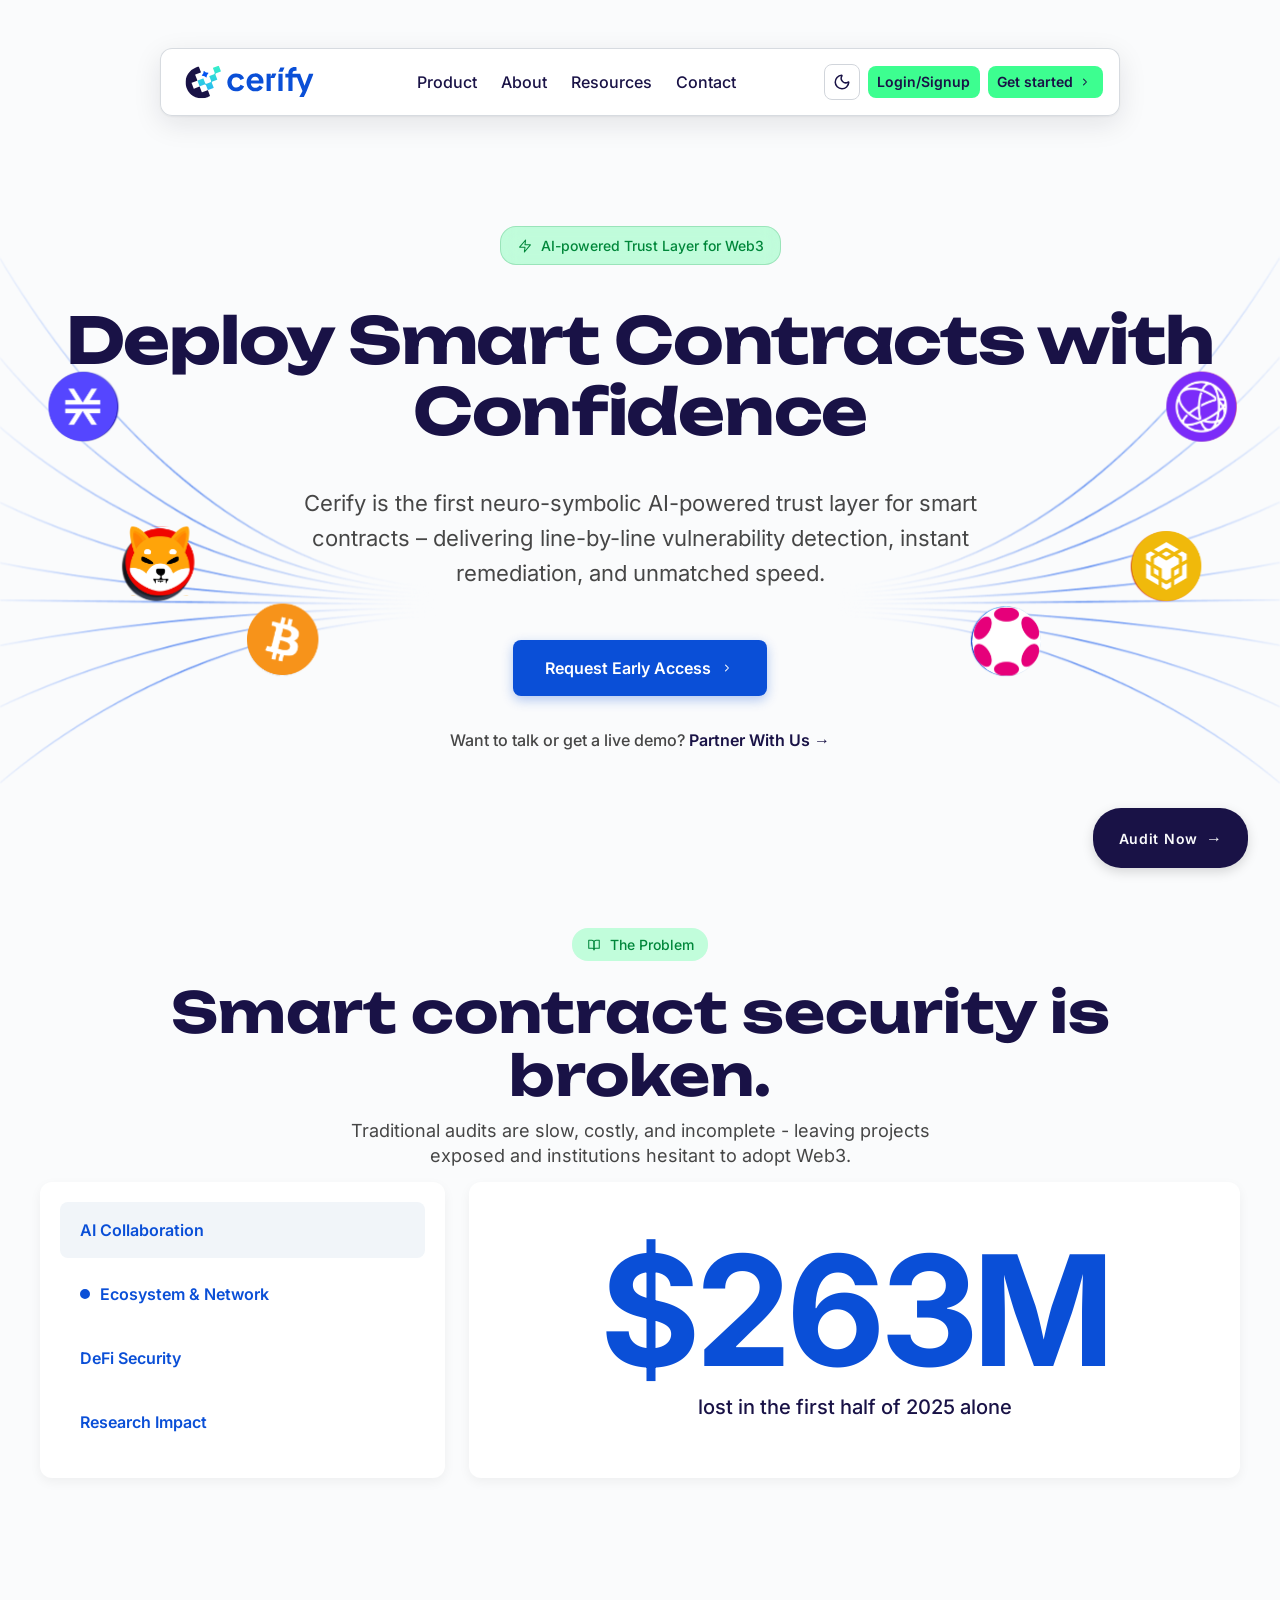
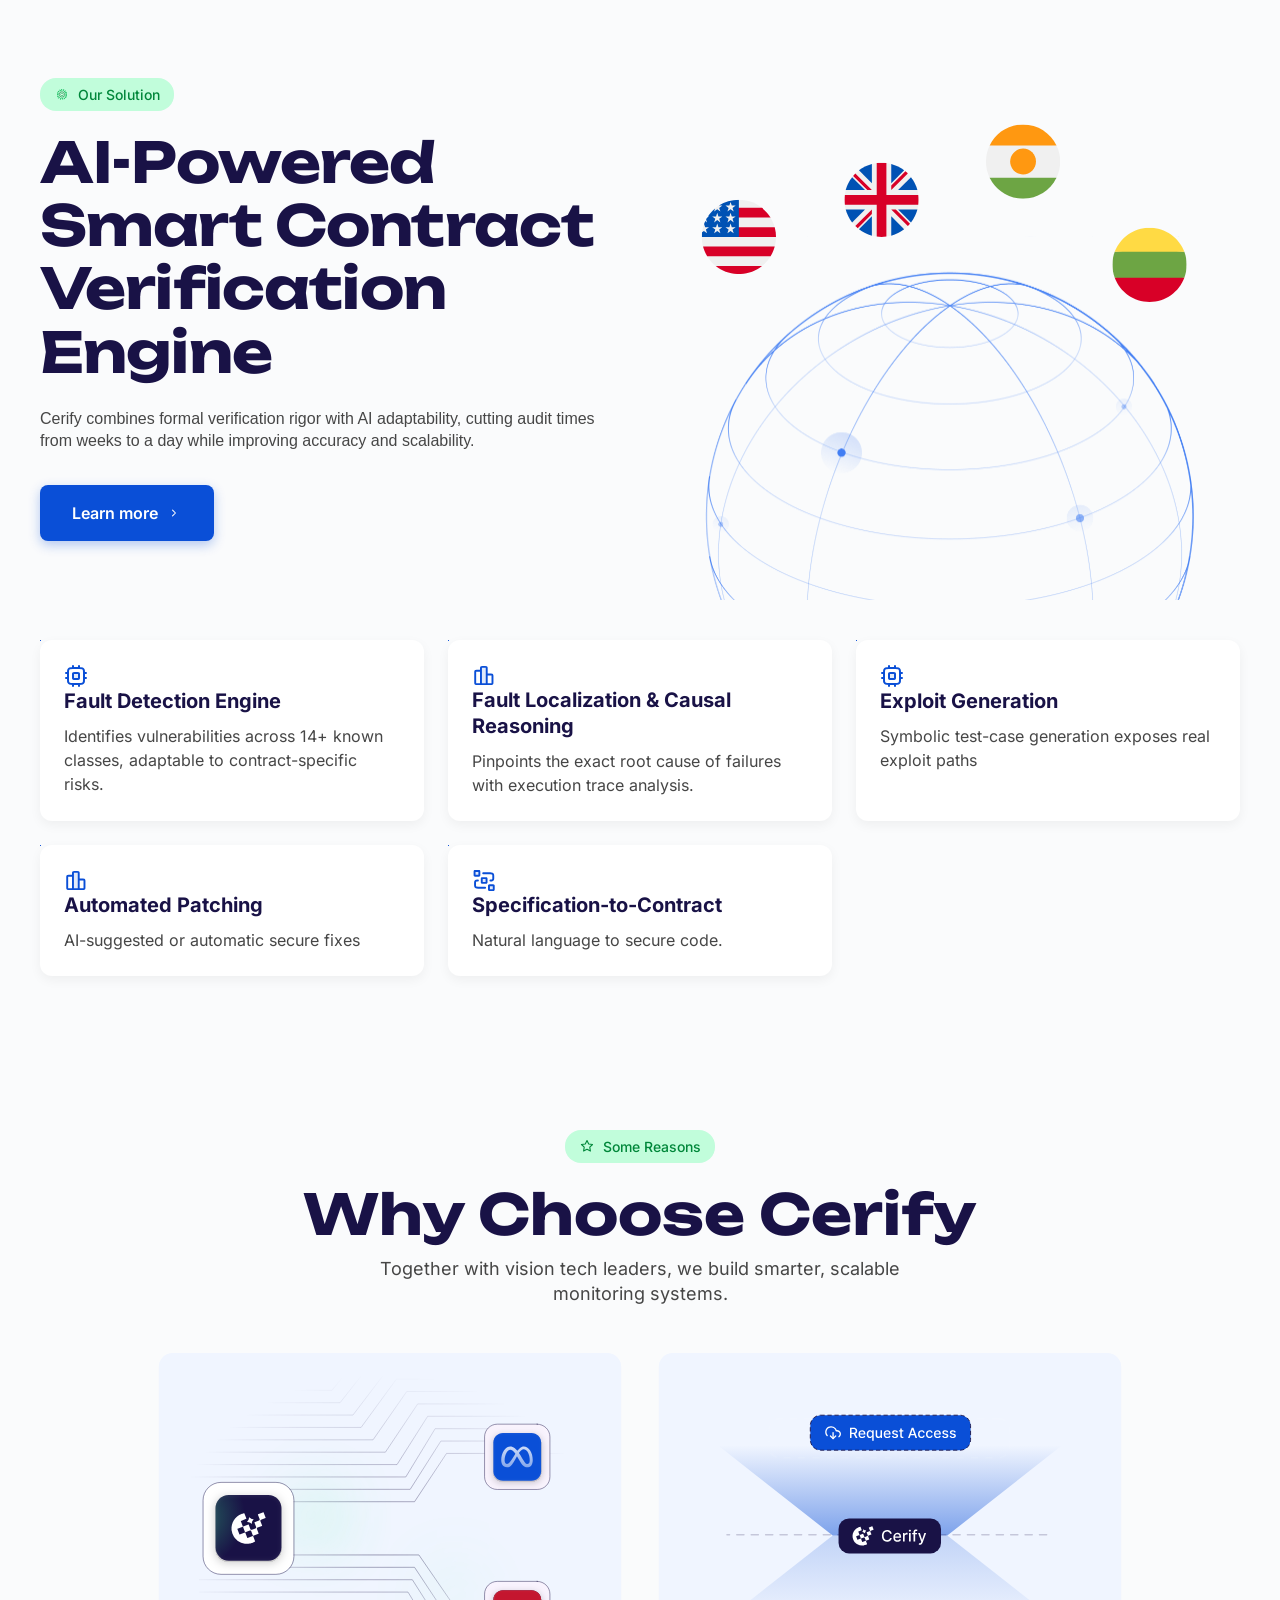
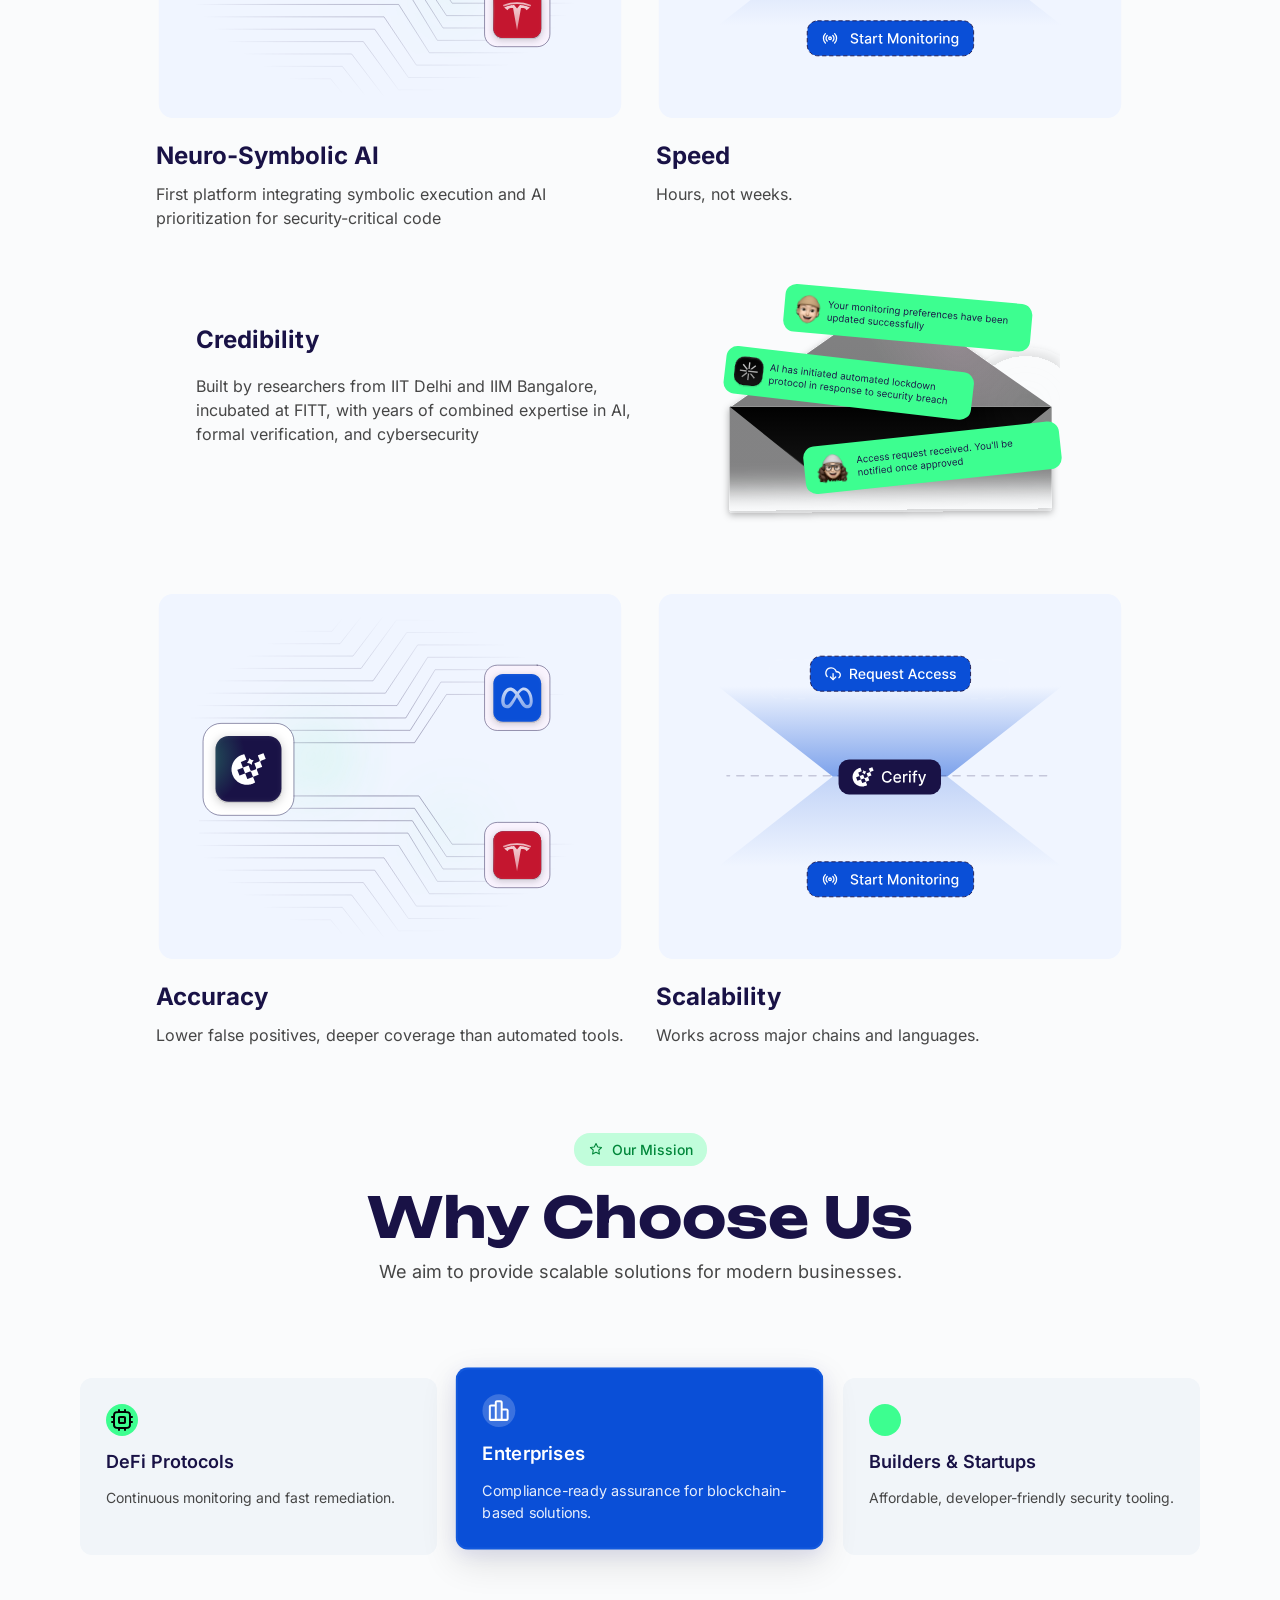
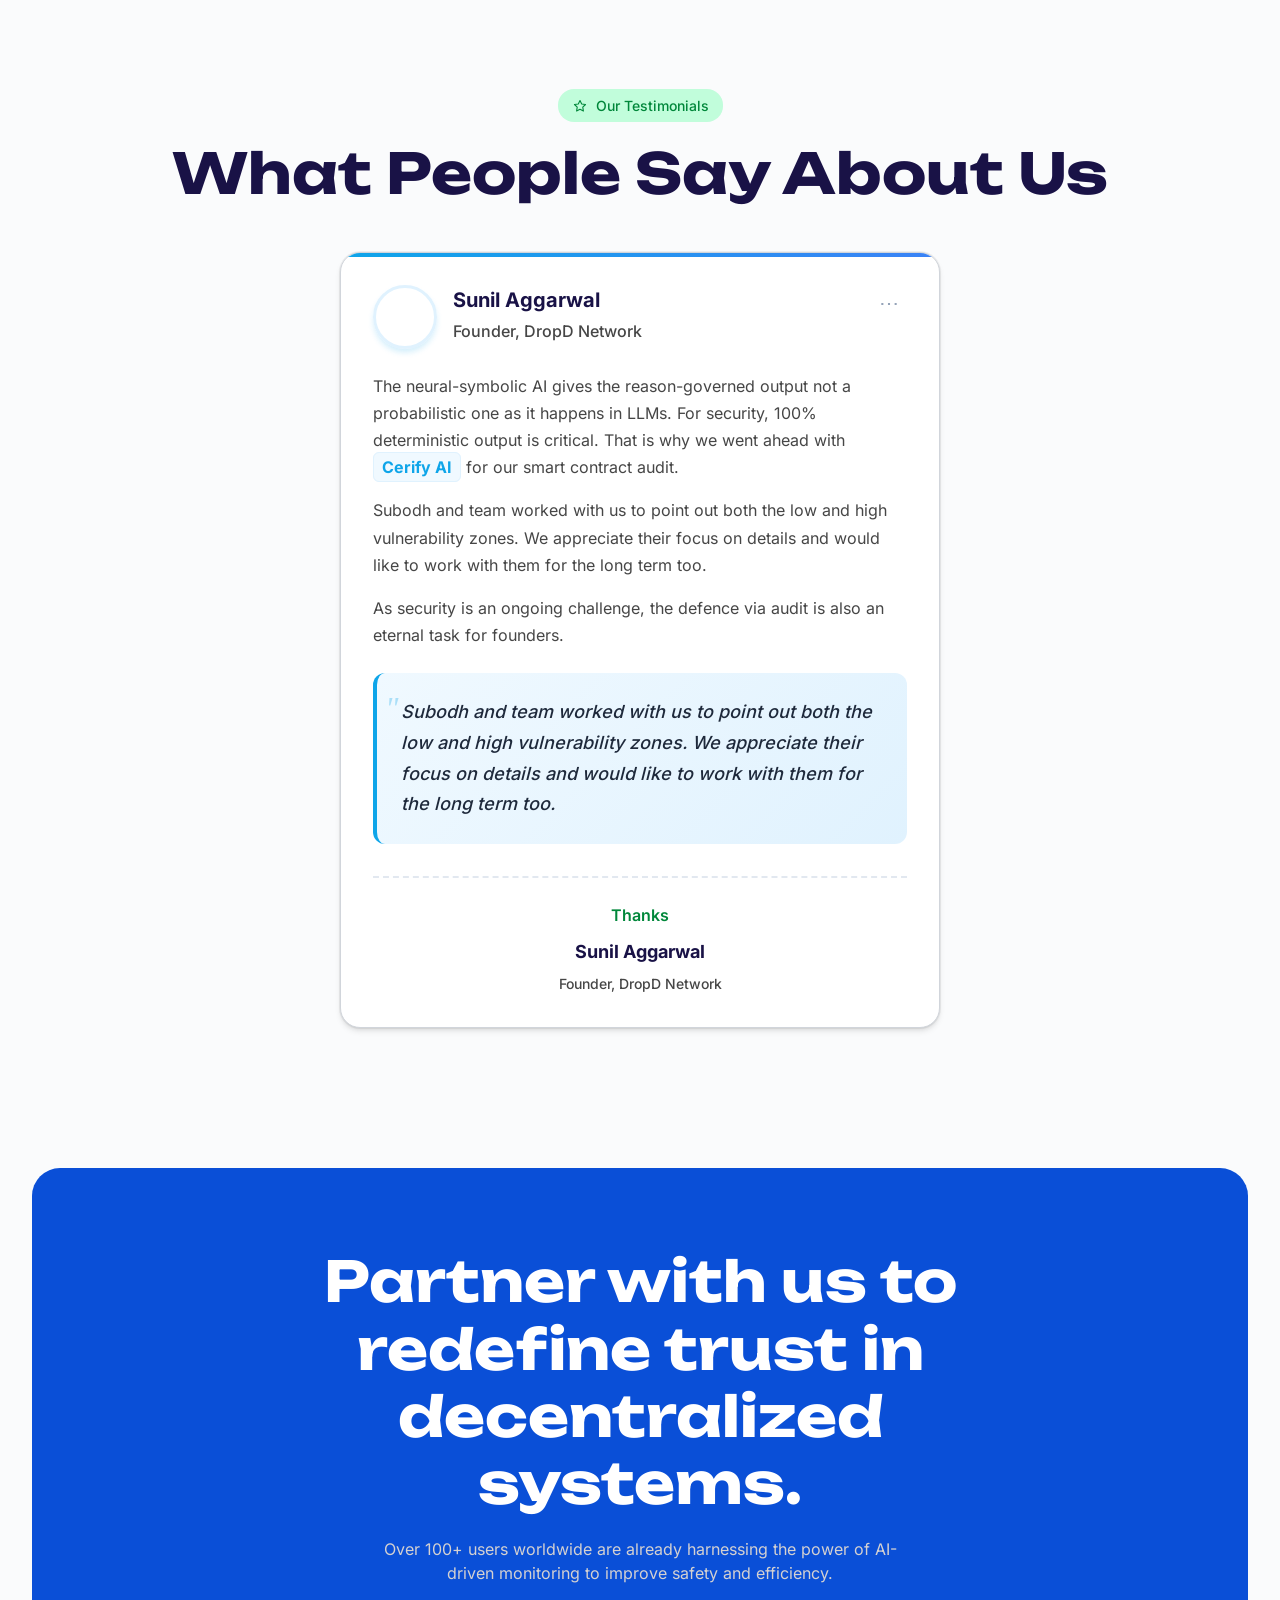
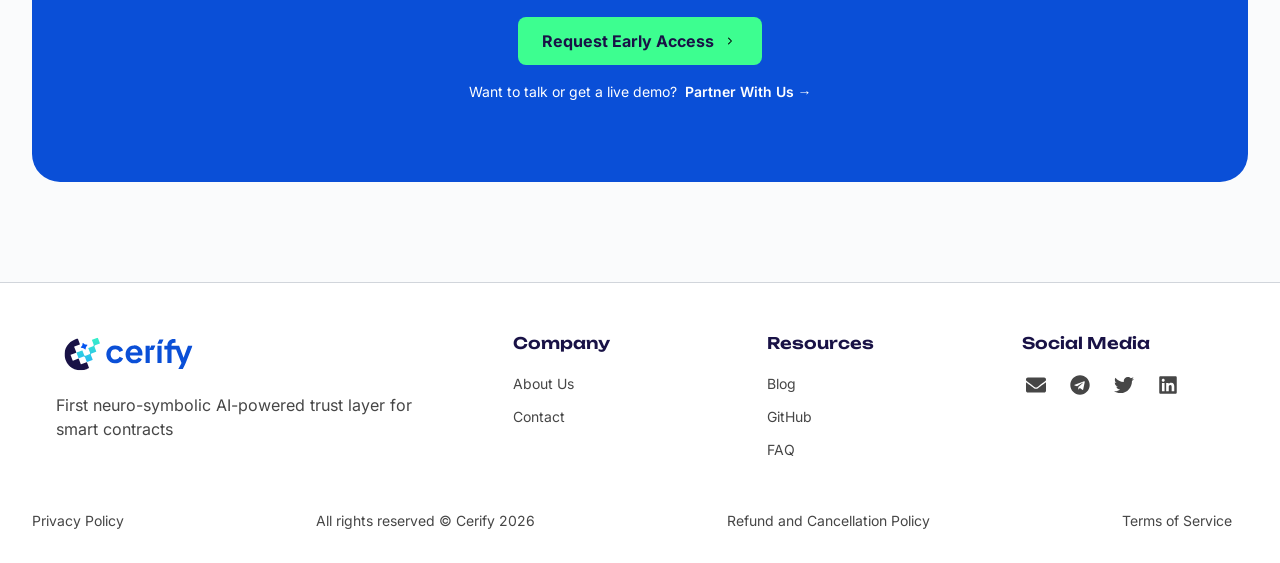
==== index.html @ 76da18eb "test: publish built static site to GitHub Pages" ====
<!DOCTYPE html><html lang="en"><head><meta charset="utf-8"><meta name="robots" content="noindex, nofollow"><meta http-equiv="Content-Security-Policy" content="default-src 'none'; script-src 'self' https://analytics.cerify.test:8443; style-src 'self'; img-src 'self'; font-src 'self'; frame-src https://www.google.com; connect-src https://analytics.cerify.test:8443; base-uri 'none'; form-action 'none'; object-src 'none'; upgrade-insecure-requests"><meta name="viewport" content="width=device-width, initial-scale=1"><title>AI-Powered Smart Contract Verification | Cerify</title><meta name="description" content="First neuro-symbolic AI-powered trust layer for smart contracts"><link rel="canonical" href="https://cerify.ai/index"><meta property="og:type" content="website"><meta property="og:site_name" content="Cerify"><meta property="og:title" content="AI-Powered Smart Contract Verification | Cerify"><meta property="og:description" content="First neuro-symbolic AI-powered trust layer for smart contracts"><meta property="og:url" content="https://cerify.ai/index"><meta name="twitter:card" content="summary_large_image"><link rel="icon" href="/favicon.ico" sizes="48x48"><link rel="apple-touch-icon" href="/apple-touch-icon.png"><script src="/theme-init.js"></script><script defer data-domain="cerify.test" src="https://analytics.cerify.test:8443/js/script.tagged-events.js"></script><link rel="stylesheet" href="/_astro/CtaSection.Cjp-q5JG.css"><link rel="stylesheet" href="/_astro/index.DeoKGv0U.css"><link rel="stylesheet" href="/_astro/Button.C2ZNZ4rY.css"><link rel="stylesheet" href="/_astro/HeroSection.r4js7sV0.css"><link rel="stylesheet" href="/_astro/BaseLayout.CmeRSzD8.css"></head><body><div class="_siteLayout_afzkf_4"><div class="_pageContainer_afzkf_10"><div class="_navbarSpacer_1wv8j_5" data-navbar-spacer></div><nav class="_navbar_1wv8j_5" data-navbar><div class="_navContent_1wv8j_60"><a href="/" class="_logoLink_1wv8j_149"><svg width="153" height="46" viewBox="0 0 153 46" fill="none" xmlns="http://www.w3.org/2000/svg" class="_companyLogo_p34yz_4 _logo_1wv8j_149" role="img" aria-label="Cerify"><title>Cerify</title><mask id="navbar-logo-mask" maskUnits="userSpaceOnUse" x="8" y="6" width="129" height="34"><path d="M136.5 6.64418H8.5V39.356H136.5V6.64418Z" fill="white"></path></mask><g mask="url(#navbar-logo-mask)"><path d="M54.7035 31.1748C53.3612 30.4086 52.2492 29.2952 51.4838 27.9514C50.7168 26.5403 50.3149 24.9595 50.3149 23.3531C50.3149 21.7466 50.7168 20.1658 51.4838 18.7548C52.2504 17.4185 53.3627 16.3138 54.7035 15.5571C55.9212 14.8913 57.2687 14.4982 58.6529 14.4053C60.0373 14.3123 61.4252 14.5217 62.7206 15.0187C63.7421 15.4189 64.6687 16.0283 65.4413 16.8078C66.1339 17.5052 66.6754 18.338 67.0318 19.2544C67.0547 19.3153 67.0533 19.3826 67.0282 19.4425C67.0031 19.5024 66.956 19.5505 66.8966 19.5767L63.4805 21.0531C63.1606 20.2135 62.6007 19.487 61.8706 18.9643C61.12 18.4287 60.2165 18.1506 59.2949 18.1713C58.4416 18.1566 57.6021 18.3883 56.8768 18.8386C56.1655 19.2858 55.5907 19.9204 55.2155 20.6727C54.8191 21.5117 54.6136 22.4282 54.6136 23.3562C54.6136 24.2844 54.8191 25.2009 55.2155 26.0398C55.5873 26.7996 56.1625 27.4412 56.8768 27.8933C57.6031 28.3411 58.4421 28.5716 59.2949 28.5573C60.2141 28.5789 61.1163 28.3068 61.8706 27.7805C62.6143 27.2511 63.1765 26.5047 63.4805 25.6434L66.903 27.1938C66.9618 27.2207 67.0082 27.269 67.0327 27.3288C67.0573 27.3887 67.0581 27.4557 67.0351 27.5162C66.6851 28.4119 66.1534 29.2252 65.4735 29.9047C64.6992 30.6861 63.7733 31.3005 62.7528 31.7099C61.4541 32.2178 60.0595 32.4329 58.6682 32.3398C57.2769 32.2468 55.9233 31.8479 54.7035 31.1716V31.1748Z" fill="var(--logo-type)"></path><path d="M73.7574 31.1619C72.4479 30.3767 71.377 29.2488 70.6601 27.8997C69.9131 26.497 69.5321 24.928 69.5525 23.3386C69.5219 21.7319 69.908 20.1448 70.6729 18.7322C71.396 17.4182 72.455 16.3202 73.7413 15.5506C75.0552 14.7647 76.5608 14.3586 78.0912 14.3773C79.6872 14.3269 81.2651 14.728 82.6438 15.5345C83.8565 16.2701 84.8417 17.3279 85.4901 18.5904C86.1532 19.8933 86.4902 21.338 86.4721 22.8002C86.4723 23.1124 86.4563 23.4245 86.4238 23.735C86.3984 24.0107 86.34 24.2824 86.2499 24.5441H73.8508C73.9299 25.503 74.3061 26.4132 74.9269 27.1477C75.5477 27.8821 76.3821 28.4041 77.3136 28.641C78.245 28.8777 79.2271 28.8174 80.1227 28.4683C81.0181 28.1194 81.7826 27.4991 82.309 26.6941C82.3406 26.6405 82.3916 26.6009 82.4515 26.5836C82.5113 26.5662 82.5754 26.5723 82.631 26.6007L85.7863 28.1512C85.211 29.4302 84.2403 30.4903 83.0173 31.1748C81.6226 31.9885 80.0302 32.4002 78.4163 32.3642C76.7823 32.4017 75.1698 31.9855 73.7574 31.1619ZM75.4188 18.7322C74.6353 19.4144 74.1148 20.3494 73.9473 21.3754H82.0449C81.9921 20.3895 81.5551 19.4636 80.8279 18.7967C80.0789 18.1221 79.0981 17.764 78.0912 17.7973C77.117 17.7767 76.1681 18.1087 75.4188 18.7322Z" fill="var(--logo-type)"></path><path d="M99.2319 14.9285L97.4768 18.8643C97.4581 18.9056 97.4279 18.9406 97.3895 18.9652C97.3512 18.9898 97.3072 19.0029 97.2615 19.0029H94.0034C93.9373 19.0038 93.8737 19.0307 93.8272 19.0778C93.7815 19.1248 93.7554 19.1883 93.7554 19.2544V31.9903H89.605V14.7609H93.4945C93.5613 14.7609 93.6249 14.7874 93.6722 14.8346C93.7187 14.8817 93.7456 14.9456 93.7456 15.0123V17.9392L95.1818 14.7158C95.1998 14.6736 95.23 14.6377 95.2683 14.6125C95.3066 14.5873 95.3515 14.5739 95.3971 14.5739H99.0133C99.0549 14.573 99.0965 14.583 99.1332 14.6031C99.1707 14.6232 99.2017 14.6527 99.2237 14.6885C99.2458 14.7243 99.258 14.7653 99.2596 14.8074C99.2613 14.8495 99.2515 14.8912 99.2319 14.9285Z" fill="var(--logo-type)"></path><path d="M103.569 8.3945H107.171C107.213 8.39476 107.253 8.40523 107.29 8.425C107.326 8.44476 107.356 8.47318 107.379 8.5077C107.401 8.54223 107.414 8.58177 107.418 8.62278C107.421 8.66379 107.414 8.70497 107.397 8.74263L105.639 12.672C105.619 12.7153 105.588 12.752 105.548 12.7777C105.508 12.8034 105.461 12.8171 105.414 12.8171H101.431L103.343 8.52988C103.364 8.48844 103.397 8.45376 103.437 8.42983C103.477 8.40589 103.523 8.39365 103.569 8.3945Z" fill="var(--logo-type)"></path><path d="M101.682 14.7577H105.575V31.9839H101.431V15.0091C101.431 14.9424 101.458 14.8785 101.505 14.8313C101.551 14.7842 101.616 14.7577 101.682 14.7577Z" fill="var(--logo-type)"></path><path d="M136.504 14.7544L130.486 30.0014C130.486 30.0014 129.073 33.4667 128.438 34.8367C127.947 35.9195 127.4 36.9761 126.8 38.0021H122.337V37.9151C122.833 37.1028 123.377 36.1711 123.947 35.1042C124.517 34.0373 125.032 32.996 125.476 31.9968L120.203 18.6355C120.184 18.5899 120.152 18.5508 120.111 18.5234C120.071 18.4958 120.023 18.4809 119.973 18.4808H115.534V31.9807H111.39V18.7129C111.389 18.6473 111.363 18.5846 111.316 18.5383C111.27 18.4919 111.208 18.4655 111.142 18.4647H108.357V15.0026C108.357 14.9368 108.383 14.8736 108.429 14.8271C108.476 14.7806 108.539 14.7544 108.605 14.7544H111.39V14.1903C111.39 12.2208 111.983 10.7057 113.161 9.6291C114.339 8.55247 115.927 8.01737 117.904 8.01737C118.379 8.01389 118.855 8.05381 119.323 8.13663C119.381 8.14797 119.432 8.17905 119.468 8.22443C119.505 8.26981 119.524 8.32659 119.523 8.38484V11.7502C119.168 11.6917 118.808 11.6615 118.448 11.6599C117.687 11.6171 116.935 11.8329 116.313 12.2723C115.788 12.6882 115.53 13.3232 115.53 14.2064V14.7705H122.955C123.005 14.7728 123.053 14.79 123.094 14.8199C123.134 14.8498 123.164 14.8909 123.18 14.9382L127.579 26.6426L131.996 14.7544H136.504Z" fill="var(--logo-type)"></path><path d="M32.9704 36.6773C32.9932 36.7315 32.9959 36.792 32.9782 36.8482C32.9605 36.9043 32.9235 36.9522 32.8738 36.9835C32.6226 37.1415 32.3618 37.3059 32.0978 37.4251C32.0257 37.4685 31.9504 37.5062 31.8725 37.538C31.6045 37.6898 31.3283 37.8265 31.045 37.9473C31.0388 37.9499 31.0319 37.9499 31.0257 37.9473C30.8067 38.0505 30.5781 38.1408 30.3592 38.2246C30.0629 38.3342 29.7635 38.4469 29.4641 38.5469C29.023 38.6888 28.5658 38.8145 28.1182 38.9176L27.4421 39.0627C23.7274 39.778 19.8796 39.1352 16.5981 37.2511C16.1699 37.0093 15.7513 36.7449 15.336 36.4581C15.1589 36.3324 14.9786 36.2067 14.7983 36.0712C14.618 35.9359 14.4473 35.7973 14.2767 35.6587C13.9225 35.3653 13.578 35.0623 13.2496 34.7335C13.0629 34.5498 12.8858 34.3629 12.7087 34.1758C12.5316 33.9889 12.3513 33.7826 12.1935 33.5828C12.0358 33.3829 11.8716 33.1734 11.7041 32.9639C11.5367 32.7544 11.4015 32.5448 11.2502 32.3191C11.0988 32.0935 10.9282 31.8227 10.7608 31.5617C9.68459 29.728 8.96977 27.7047 8.65508 25.6014L8.63576 25.4725C8.61 25.2952 8.59712 25.118 8.57136 24.9374C8.25313 21.4259 9.09177 17.9066 10.9592 14.917C12.8266 11.9275 15.6202 9.6322 18.9131 8.38166C19.1175 8.29809 19.326 8.22493 19.5377 8.16246C19.564 8.14563 19.5937 8.13463 19.6246 8.13023C19.9821 8.0174 20.3395 7.91748 20.6904 7.82722C21.0413 7.73697 21.3053 7.69184 21.6209 7.63704C21.6795 7.62645 21.7399 7.63678 21.7917 7.66623C21.8435 7.69568 21.8833 7.74239 21.9042 7.79821L23.9455 13.1395C23.9573 13.1704 23.9628 13.2033 23.9618 13.2363C23.9606 13.2693 23.9529 13.3018 23.9392 13.3319C23.9254 13.3619 23.9057 13.3889 23.8814 13.4112C23.857 13.4335 23.8285 13.4507 23.7974 13.4618L18.369 15.5732C18.3067 15.5964 18.2562 15.6434 18.2284 15.7037C18.2007 15.7642 18.198 15.8331 18.2209 15.8956L20.3137 21.3303C20.3382 21.3911 20.3377 21.4591 20.3124 21.5194C20.287 21.5798 20.2389 21.6277 20.1785 21.6527L14.7307 23.7512C14.6996 23.7623 14.671 23.7795 14.6467 23.8019C14.6224 23.8242 14.6027 23.8511 14.5889 23.8812C14.5751 23.9112 14.5675 23.9437 14.5664 23.9767C14.5653 24.0098 14.5708 24.0426 14.5826 24.0735L16.6754 29.5116C16.6992 29.5732 16.7464 29.6231 16.8066 29.6503C16.8669 29.6774 16.9354 29.6797 16.9974 29.6565L22.4258 27.571C22.4557 27.5579 22.488 27.5511 22.5207 27.5509C22.5533 27.5506 22.5856 27.5571 22.6157 27.5698C22.6458 27.5824 22.673 27.601 22.6957 27.6245C22.7184 27.648 22.7361 27.6758 22.7478 27.7064L24.8342 33.154C24.8458 33.1846 24.8635 33.2124 24.8862 33.2359C24.9089 33.2593 24.9361 33.278 24.9662 33.2907C24.9963 33.3033 25.0287 33.3097 25.0613 33.3095C25.0939 33.3093 25.1262 33.3024 25.1561 33.2894L30.5975 31.2135C30.6281 31.2016 30.6607 31.196 30.6936 31.1969C30.7265 31.1977 30.7588 31.2051 30.7888 31.2186C30.8187 31.2321 30.8457 31.2514 30.8681 31.2755C30.8906 31.2995 30.908 31.3277 30.9194 31.3585L32.9704 36.6773Z" fill="var(--logo-mark)"></path><path d="M43.9206 12.2466C43.9325 12.2772 43.9381 12.31 43.9372 12.3428C43.9364 12.3757 43.929 12.4081 43.9155 12.4381C43.902 12.4681 43.8827 12.4951 43.8588 12.5175C43.8347 12.54 43.8065 12.5575 43.7757 12.5689L39.1876 14.3354C38.9028 14.444 38.672 14.6603 38.5449 14.9376C38.4179 15.215 38.4047 15.5312 38.5082 15.8182V15.8408L40.2727 20.4245C40.2958 20.4865 40.2935 20.5551 40.2663 20.6155C40.2392 20.6758 40.1894 20.723 40.1278 20.7469L35.5461 22.5069C35.2644 22.6229 35.0393 22.8448 34.919 23.1249C34.7986 23.405 34.7926 23.7213 34.9022 24.0058L36.6602 28.596C36.6822 28.6585 36.679 28.7271 36.6514 28.7873C36.6237 28.8475 36.5737 28.8945 36.5121 28.9184L31.0804 31.0136C31.0184 31.0359 30.9502 31.0332 30.8902 31.0061C30.8301 30.9791 30.7829 30.9297 30.7584 30.8686L29.0036 26.2816C28.8919 26.0007 28.676 25.7741 28.4011 25.6492C28.1263 25.5242 27.8138 25.5105 27.529 25.611H27.5033L22.9119 27.3711C22.8818 27.3836 22.8494 27.3899 22.8168 27.3897C22.7841 27.3894 22.7518 27.3827 22.7217 27.3698C22.6917 27.3569 22.6647 27.3381 22.642 27.3145C22.6194 27.2909 22.6017 27.263 22.5899 27.2325L20.5036 21.788C20.4805 21.726 20.4828 21.6574 20.51 21.5971C20.537 21.5367 20.5869 21.4895 20.6485 21.4657L26.0673 19.3801C26.1289 19.3577 26.1967 19.3599 26.2567 19.3863C26.3167 19.4127 26.3642 19.4613 26.3892 19.5219L28.1504 24.1089C28.2596 24.3935 28.4757 24.624 28.7525 24.7512C29.0293 24.8783 29.3448 24.8919 29.6315 24.7891H29.6572L33.3793 23.3514C33.6641 23.2428 33.8949 23.0265 34.0219 22.7492C34.149 22.4719 34.1621 22.1556 34.0586 21.8687V21.8461L32.2942 17.2591C32.2711 17.1971 32.2734 17.1285 32.3005 17.0681C32.3276 17.0078 32.3774 16.9606 32.4391 16.9367L37.0143 15.1734H37.0369C37.3178 15.0574 37.5423 14.8361 37.6626 14.5567C37.7829 14.2773 37.7894 13.9619 37.6808 13.6778L35.926 9.08757C35.9137 9.05694 35.9077 9.02414 35.9084 8.99113C35.909 8.95812 35.9163 8.92558 35.9298 8.89547C35.9434 8.86536 35.9629 8.83831 35.9871 8.81593C36.0113 8.79354 36.0399 8.7763 36.0709 8.76522L41.522 6.66029C41.5528 6.64849 41.5856 6.64297 41.6186 6.64406C41.6516 6.64515 41.6841 6.65283 41.714 6.66664C41.744 6.68045 41.7709 6.70012 41.7933 6.72449C41.8156 6.74887 41.8328 6.77745 41.8439 6.80857L43.9206 12.2466Z" fill="url(#navbar-logo-gradient)"></path><path d="M29.686 13.5102L31.2379 13.7713C31.2807 13.7787 31.3208 13.7972 31.3544 13.8248C31.388 13.8524 31.4137 13.8882 31.4293 13.9289C31.4449 13.9694 31.4497 14.0134 31.4432 14.0564C31.4367 14.0994 31.4193 14.14 31.3924 14.1742L30.4265 15.4055C30.1133 15.803 29.9051 16.2731 29.8212 16.7723L29.5572 18.3261C29.5503 18.3688 29.5324 18.4091 29.5052 18.4428C29.4779 18.4764 29.4423 18.5025 29.4019 18.5181C29.3615 18.5338 29.3177 18.5385 29.275 18.532C29.2322 18.5254 29.1918 18.5078 29.158 18.4808L27.9248 17.5137C27.5288 17.1979 27.059 16.9882 26.5596 16.9045L25.011 16.6434C24.9623 16.6422 24.915 16.6267 24.875 16.5987C24.835 16.5707 24.8042 16.5316 24.7863 16.4863C24.7684 16.4408 24.7643 16.3912 24.7745 16.3434C24.7847 16.2957 24.8087 16.252 24.8435 16.2179L25.8095 14.9833C26.1239 14.5936 26.3364 14.1316 26.4277 13.6391L26.6885 12.0854C26.6963 12.0428 26.7151 12.003 26.7429 11.9698C26.7706 11.9366 26.8065 11.9112 26.8469 11.8959C26.8875 11.8807 26.9312 11.8762 26.9739 11.8828C27.0167 11.8895 27.0569 11.9071 27.0909 11.9339L28.3241 12.9009C28.7189 13.2166 29.1877 13.4263 29.686 13.5102Z" fill="var(--logo-spark)"></path></g><defs><linearGradient id="navbar-logo-gradient" x1="32.2125" y1="6.64392" x2="32.2125" y2="31.0285" gradientUnits="userSpaceOnUse"><stop stop-color="var(--logo-gradient-start)"></stop><stop offset="1" stop-color="var(--logo-gradient-end)"></stop></linearGradient></defs></svg></a><div class="_navLinks_1wv8j_162"><a href="/product">Product</a><a href="/about">About</a><a href="/faq">Resources</a><a href="/contact">Contact</a></div><div class="_navActions_1wv8j_194"><button type="button" class="_themeToggle_168vv_4" aria-label="Toggle theme" data-theme-toggle><svg xmlns="http://www.w3.org/2000/svg" width="24" height="24" viewBox="0 0 24 24" fill="none" stroke="currentColor" stroke-width="2" stroke-linecap="round" stroke-linejoin="round" class="_icon_168vv_22 _moonIcon_168vv_28" aria-hidden="true"><path d="M20.985 12.486a9 9 0 1 1-9.473-9.472c.405-.022.617.46.402.803a6 6 0 0 0 8.268 8.268c.344-.215.825-.004.803.401"></path></svg><svg xmlns="http://www.w3.org/2000/svg" width="24" height="24" viewBox="0 0 24 24" fill="none" stroke="currentColor" stroke-width="2" stroke-linecap="round" stroke-linejoin="round" class="_icon_168vv_22 _sunIcon_168vv_32" aria-hidden="true"><circle cx="12" cy="12" r="4"></circle><path d="M12 2v2"></path><path d="M12 20v2"></path><path d="m4.93 4.93 1.41 1.41"></path><path d="m17.66 17.66 1.41 1.41"></path><path d="M2 12h2"></path><path d="M20 12h2"></path><path d="m6.34 17.66-1.41 1.41"></path><path d="m19.07 4.93-1.41 1.41"></path></svg></button><script type="module" src="/_astro/ThemeToggle.astro_astro_type_script_index_0_lang.COxu3r65.js"></script><div class="_navActionsCtas_1wv8j_331"><a href="https://app.cerify.test:8443/login" class="_ctaButton_1wv8j_202 plausible-event-name=Login+Click"><span>Login/Signup</span></a><a href="/contact" class="_ctaButton_1wv8j_202"><span>Get started</span><img src="/_astro/icon-chevron-right.DM6zCgtI_CVRw2.svg" alt loading="lazy" decoding="async" width="16" height="16" class="_ctaButtonIcon_1wv8j_236"></a></div><button type="button" class="_mobileMenuButton_1wv8j_245" aria-label="Toggle menu" aria-expanded="false" aria-controls="mobile-menu" data-menu-button><span></span><span></span><span></span></button></div></div><div id="mobile-menu" class="_mobileMenu_1wv8j_245" data-menu hidden><a href="/product">Product</a><a href="/about">About</a><a href="/faq">Resources</a><a href="/contact">Contact</a><a href="/contact" class="_ctaButton_1wv8j_202 _mobileMenuCtaBlock_1wv8j_318">Get started</a><a href="https://app.cerify.test:8443/login" class="_ctaButton_1wv8j_202 _mobileMenuCtaBlock_1wv8j_318">Login/Signup</a></div></nav><script type="module" src="/_astro/Navbar.astro_astro_type_script_index_0_lang.Csn_3lJw.js"></script><main><section class="_heroSection_onxwt_4"><div class="_heroBackground_onxwt_15" aria-hidden="true"></div><div class="_heroContent_onxwt_38"><div class="_badgeContainer_onxwt_52"><img src="/_astro/icon-zap.BQhBE_ky_CVRw2.svg" alt loading="lazy" decoding="async" width="16" height="16" class="_badgeIcon_onxwt_66"><span class="_badgeText_onxwt_72">AI-powered Trust Layer for Web3</span></div><h1 class="_title_onxwt_78">Deploy Smart Contracts with Confidence</h1><p class="_description_onxwt_89">Cerify is the first neuro-symbolic AI-powered trust layer for smart contracts – delivering line-by-line vulnerability detection, instant remediation, and unmatched speed.</p><div class="_actionsContainer_onxwt_99"><a href="/contact" class="_button_u6tiy_4">Request Early Access<img src="/_astro/icon-chevron-right.DM6zCgtI_CVRw2.svg" alt loading="lazy" decoding="async" width="16" height="16" class="_buttonIcon_u6tiy_35"></a><p class="_footerText_onxwt_108">Want to talk or get a live demo? <a href="/contact" class="_link_hlf6s_4">Partner With Us<span class="_arrow_hlf6s_33">→</span></a></p></div></div></section><div class="_container_1ywaw_4" data-stats><div class="_sectionHeader_1766v_4"><span class="_badge_1766v_9"><img src="/_astro/icon-book.D3xI5gdl_CVRw2.svg" alt loading="lazy" decoding="async" width="16" height="16">The Problem</span><h2 class="_title_1766v_23">Smart contract security is broken.</h2><p class="_description_1766v_35">Traditional audits are slow, costly, and incomplete - leaving projects exposed and institutions hesitant to adopt Web3.</p></div><div class="_contentGrid_1ywaw_10"><div class="_sectionsCard_1ywaw_18"><div class="_sectionItem_1ywaw_33" data-stats-item data-amount="$7.3B" data-label="lost to DeFi exploits (2016–2023)" aria-current="true">AI Collaboration</div><div class="_sectionItem_1ywaw_33" data-stats-item data-amount="$263M" data-label="lost in the first half of 2025 alone">Ecosystem &amp; Network</div><div class="_sectionItem_1ywaw_33" data-stats-item data-amount="83%" data-label="of smart contracts contain critical vulnerabilities">DeFi Security</div><div class="_sectionItem_1ywaw_33" data-stats-item data-amount="$200K" data-label="audits miss 1 in 3 critical bugs">Research Impact</div></div><div class="_statsCard_1ywaw_76" data-stats-card><div class="_statsAmount_1ywaw_96" data-stats-amount>$7.3B</div><div class="_statsLabel_1ywaw_106" data-stats-label>lost to DeFi exploits (2016–2023)</div></div></div></div><script type="module" src="/_astro/StatsSection.astro_astro_type_script_index_0_lang.BIunoekQ.js"></script><div class="_container_q9w8q_4"><div class="_topContent_q9w8q_11"><div class="_textColumn_q9w8q_19"><span class="_badge_q9w8q_23"><img src="/_astro/icon-flower.WYcA5jQa_CVRw2.svg" alt loading="lazy" decoding="async" width="16" height="16">Our Solution</span><h2 class="_mainTitle_q9w8q_36">AI-Powered Smart Contract Verification Engine</h2><p class="_description_q9w8q_46">Cerify combines formal verification rigor with AI adaptability, cutting audit times from weeks to a day while improving accuracy and scalability.</p><a href="/about" class="_button_u6tiy_4">Learn more<img src="/_astro/icon-chevron-right.DM6zCgtI_CVRw2.svg" alt loading="lazy" decoding="async" width="16" height="16" class="_buttonIcon_u6tiy_35"></a></div><div class="_imageColumn_q9w8q_60"><img src="/_astro/globe.BpqCqSKw_Z19bu5m.svg" alt loading="lazy" decoding="async" width="500" height="500" class="_globe_q9w8q_55"></div></div><div class="_featuresGrid_q9w8q_66"><div class="_featureCard_q9w8q_74"><img src="/_astro/icon-cpu-chip.D5SAXMfG_t0lC4.svg" alt loading="lazy" decoding="async" width="24" height="24"><h3 class="_featureTitle_q9w8q_107">Fault Detection Engine</h3><p class="_featureDescription_q9w8q_117">Identifies vulnerabilities across 14+ known classes, adaptable to contract-specific risks.</p></div><div class="_featureCard_q9w8q_74"><img src="/_astro/icon-bar-chart.XvcUaq5c_t0lC4.svg" alt loading="lazy" decoding="async" width="24" height="24"><h3 class="_featureTitle_q9w8q_107">Fault Localization &amp; Causal Reasoning</h3><p class="_featureDescription_q9w8q_117">Pinpoints the exact root cause of failures with execution trace analysis.</p></div><div class="_featureCard_q9w8q_74"><img src="/_astro/icon-cpu-chip.D5SAXMfG_t0lC4.svg" alt loading="lazy" decoding="async" width="24" height="24"><h3 class="_featureTitle_q9w8q_107">Exploit Generation</h3><p class="_featureDescription_q9w8q_117">Symbolic test-case generation exposes real exploit paths</p></div><div class="_featureCard_q9w8q_74"><img src="/_astro/icon-bar-chart.XvcUaq5c_t0lC4.svg" alt loading="lazy" decoding="async" width="24" height="24"><h3 class="_featureTitle_q9w8q_107">Automated Patching</h3><p class="_featureDescription_q9w8q_117">AI-suggested or automatic secure fixes</p></div><div class="_featureCard_q9w8q_74"><img src="/_astro/icon-dataflow.BLX7soxd_t0lC4.svg" alt loading="lazy" decoding="async" width="24" height="24"><h3 class="_featureTitle_q9w8q_107">Specification-to-Contract</h3><p class="_featureDescription_q9w8q_117">Natural language to secure code.</p></div></div></div><div class="_container_1aakk_4"><div class="_sectionHeader_1766v_4"><span class="_badge_1766v_9"><img src="/_astro/icon-star.bWVwCrtZ_CVRw2.svg" alt loading="lazy" decoding="async" width="16" height="16">Some Reasons</span><h2 class="_title_1766v_23">Why Choose Cerify</h2><p class="_description_1766v_35">Together with vision tech leaders, we build smarter, scalable monitoring systems.</p></div><section class="_featuresGrid_1aakk_16"><div class="_featureCard_1aakk_22"><div class="_featureImageContainer_1aakk_28 _featureImageNeuro_1aakk_42" role="img" aria-label="Abstract graphic with logos for Meta and Tesla"></div><h2 class="_featureTitle_1aakk_52">Neuro-Symbolic AI</h2><p class="_featureDescription_1aakk_61">First platform integrating symbolic execution and AI prioritization for security-critical code</p></div><div class="_featureCard_1aakk_22"><div class="_featureImageContainer_1aakk_28 _featureImageSpeed_1aakk_47" role="img" aria-label="Diagram showing a flow from Request Access to Start Monitoring via Cerify"></div><h2 class="_featureTitle_1aakk_52">Speed</h2><p class="_featureDescription_1aakk_61">Hours, not weeks.</p></div></section><section class="_credibilityCard_1aakk_69"><div class="_credibilityText_1aakk_78"><h2 class="_credibilityTitle_1aakk_83">Credibility</h2><p class="_credibilityDescription_1aakk_92">Built by researchers from IIT Delhi and IIM Bangalore, incubated at FITT, with years of combined expertise in AI, formal verification, and cybersecurity</p></div><div class="_credibilityImageContainer_1aakk_101" role="img" aria-label="Graphic showing chat bubbles confirming monitoring updates, incident protocol, and access request."></div></section><section class="_featuresGrid_1aakk_16"><div class="_featureCard_1aakk_22"><div class="_featureImageContainer_1aakk_28 _featureImageNeuro_1aakk_42" role="img" aria-label="Abstract graphic with logos for Meta and Tesla"></div><h2 class="_featureTitle_1aakk_52">Accuracy</h2><p class="_featureDescription_1aakk_61">Lower false positives, deeper coverage than automated tools.</p></div><div class="_featureCard_1aakk_22"><div class="_featureImageContainer_1aakk_28 _featureImageSpeed_1aakk_47" role="img" aria-label="Diagram showing a flow from Request Access to Start Monitoring via Cerify"></div><h2 class="_featureTitle_1aakk_52">Scalability</h2><p class="_featureDescription_1aakk_61">Works across major chains and languages.</p></div></section></div><section><div class="_sectionHeader_1766v_4"><span class="_badge_1766v_9"><img src="/_astro/icon-star.bWVwCrtZ_CVRw2.svg" alt loading="lazy" decoding="async" width="16" height="16">Our Mission</span><h2 class="_title_1766v_23">Why Choose Us</h2><p class="_description_1766v_35">We aim to provide scalable solutions for modern businesses.</p></div></section><div class="_container_51zy1_4"><div class="_card_51zy1_15"><div class="_icon_51zy1_80"><img src="/_astro/icon-cpu-chip.D5SAXMfG_t0lC4.svg" alt loading="lazy" decoding="async" width="24" height="24"></div><h3 class="_title_51zy1_70">DeFi Protocols</h3><p class="_description_51zy1_75">Continuous monitoring and fast remediation.</p></div><div class="_card_51zy1_15 _cardDefault_51zy1_52"><div class="_icon_51zy1_80"><img src="/_astro/icon-bar-chart.XvcUaq5c_t0lC4.svg" alt loading="lazy" decoding="async" width="24" height="24"></div><h3 class="_title_51zy1_70">Enterprises</h3><p class="_description_51zy1_75">Compliance-ready assurance for blockchain-based solutions.</p></div><div class="_card_51zy1_15"><div class="_icon_51zy1_80"><img src="/_astro/icon-cpu-chip-alt.BvJ8i77l_t0lC4.svg" alt loading="lazy" decoding="async" width="24" height="24"></div><h3 class="_title_51zy1_70">Builders &amp; Startups</h3><p class="_description_51zy1_75">Affordable, developer-friendly security tooling.</p></div></div><div class="_testimonialSection_19r80_4"><div class="_sectionHeader_1766v_4"><span class="_badge_1766v_9"><img src="/_astro/icon-star.bWVwCrtZ_CVRw2.svg" alt loading="lazy" decoding="async" width="16" height="16">Our Testimonials</span><h2 class="_title_1766v_23">What People Say About Us</h2><p class="_description_1766v_35"></p></div><div class="_testimonialGrid_19r80_9"><div class="_testimonialCard_19r80_19"><div class="_cardHeader_19r80_73"><div class="_profileSection_19r80_80"><img src="/_astro/sunil-aggarwal.cw-Qvz50_Z11jiOD.webp" alt="Sunil Aggarwal" loading="lazy" decoding="async" width="64" height="64" class="_profilePic_19r80_86"><div class="_profileInfo_19r80_101"><div class="_name_19r80_105">Sunil Aggarwal</div><div class="_jobTitle_19r80_114">Founder, DropD Network</div></div></div><div class="_postMenu_19r80_121"><span>⋯</span></div></div><div class="_cardContent_19r80_140"><p class="_contentParagraph_19r80_144">The neural-symbolic AI gives the reason-governed output not a probabilistic one as it happens in LLMs. For security, 100% deterministic output is critical. That is why we went ahead with <span class="_companyHighlight_19r80_186">Cerify AI</span> for our smart contract audit.</p><p class="_contentParagraph_19r80_144">Subodh and team worked with us to point out both the low and high vulnerability zones. We appreciate their focus on details and would like to work with them for the long term too.</p><p class="_contentParagraph_19r80_144">As security is an ongoing challenge, the defence via audit is also an eternal task for founders.</p><div class="_testimonialHighlight_19r80_152"><span class="_quoteIcon_19r80_176">"</span>Subodh and team worked with us to point out both the low and high vulnerability zones. We appreciate their focus on details and would like to work with them for the long term too.</div><div class="_signature_19r80_202"><p class="_thanks_19r80_209">Thanks</p><p class="_signatureName_19r80_221">Sunil Aggarwal</p><p class="_designation_19r80_229">Founder, DropD Network</p></div></div></div></div></div><section class="_section_eoqr2_4"><div class="_banner_eoqr2_11"><div class="_leftImage_eoqr2_32"><img src="/_astro/hero-left-decoration.CLhYMcfi_vlnKQ.svg" alt loading="lazy" decoding="async" width="278" height="396" class="_image_eoqr2_52"></div><div class="_rightImage_eoqr2_33"><img src="/_astro/hero-right-decoration.Bg9bNzGt_vlnKQ.svg" alt loading="lazy" decoding="async" width="278" height="396" class="_image_eoqr2_52"></div><div class="_mainContent_eoqr2_58"><h1 class="_title_eoqr2_68">Partner with us to redefine trust in decentralized systems.</h1><p class="_description_eoqr2_79">Over 100+ users worldwide are already harnessing the power of AI-driven monitoring to improve safety and efficiency.</p><div class="_actions_eoqr2_92"><a href="/contact" class="_button_eoqr2_100"><strong>Request Early Access</strong><img src="/_astro/icon-chevron-right.DM6zCgtI_CVRw2.svg" alt loading="lazy" decoding="async" width="16" height="16"></a><p class="_footer_eoqr2_147">Want to talk or get a live demo? <a href="/contact">Partner With Us →</a></p></div></div></div></section></main></div><footer class="_footer_1x4z1_4"><div class="_footerMain_1x4z1_15"><div class="_footerGrid_1x4z1_21"><div class="_footerBrand_1x4z1_28"><a href="/" class="_footerLogo_1x4z1_34"><svg width="153" height="46" viewBox="0 0 153 46" fill="none" xmlns="http://www.w3.org/2000/svg" class="_companyLogo_p34yz_4" role="img" aria-label="cerify-logo"><title>cerify-logo</title><mask id="footer-logo-mask" maskUnits="userSpaceOnUse" x="8" y="6" width="129" height="34"><path d="M136.5 6.64418H8.5V39.356H136.5V6.64418Z" fill="white"></path></mask><g mask="url(#footer-logo-mask)"><path d="M54.7035 31.1748C53.3612 30.4086 52.2492 29.2952 51.4838 27.9514C50.7168 26.5403 50.3149 24.9595 50.3149 23.3531C50.3149 21.7466 50.7168 20.1658 51.4838 18.7548C52.2504 17.4185 53.3627 16.3138 54.7035 15.5571C55.9212 14.8913 57.2687 14.4982 58.6529 14.4053C60.0373 14.3123 61.4252 14.5217 62.7206 15.0187C63.7421 15.4189 64.6687 16.0283 65.4413 16.8078C66.1339 17.5052 66.6754 18.338 67.0318 19.2544C67.0547 19.3153 67.0533 19.3826 67.0282 19.4425C67.0031 19.5024 66.956 19.5505 66.8966 19.5767L63.4805 21.0531C63.1606 20.2135 62.6007 19.487 61.8706 18.9643C61.12 18.4287 60.2165 18.1506 59.2949 18.1713C58.4416 18.1566 57.6021 18.3883 56.8768 18.8386C56.1655 19.2858 55.5907 19.9204 55.2155 20.6727C54.8191 21.5117 54.6136 22.4282 54.6136 23.3562C54.6136 24.2844 54.8191 25.2009 55.2155 26.0398C55.5873 26.7996 56.1625 27.4412 56.8768 27.8933C57.6031 28.3411 58.4421 28.5716 59.2949 28.5573C60.2141 28.5789 61.1163 28.3068 61.8706 27.7805C62.6143 27.2511 63.1765 26.5047 63.4805 25.6434L66.903 27.1938C66.9618 27.2207 67.0082 27.269 67.0327 27.3288C67.0573 27.3887 67.0581 27.4557 67.0351 27.5162C66.6851 28.4119 66.1534 29.2252 65.4735 29.9047C64.6992 30.6861 63.7733 31.3005 62.7528 31.7099C61.4541 32.2178 60.0595 32.4329 58.6682 32.3398C57.2769 32.2468 55.9233 31.8479 54.7035 31.1716V31.1748Z" fill="var(--logo-type)"></path><path d="M73.7574 31.1619C72.4479 30.3767 71.377 29.2488 70.6601 27.8997C69.9131 26.497 69.5321 24.928 69.5525 23.3386C69.5219 21.7319 69.908 20.1448 70.6729 18.7322C71.396 17.4182 72.455 16.3202 73.7413 15.5506C75.0552 14.7647 76.5608 14.3586 78.0912 14.3773C79.6872 14.3269 81.2651 14.728 82.6438 15.5345C83.8565 16.2701 84.8417 17.3279 85.4901 18.5904C86.1532 19.8933 86.4902 21.338 86.4721 22.8002C86.4723 23.1124 86.4563 23.4245 86.4238 23.735C86.3984 24.0107 86.34 24.2824 86.2499 24.5441H73.8508C73.9299 25.503 74.3061 26.4132 74.9269 27.1477C75.5477 27.8821 76.3821 28.4041 77.3136 28.641C78.245 28.8777 79.2271 28.8174 80.1227 28.4683C81.0181 28.1194 81.7826 27.4991 82.309 26.6941C82.3406 26.6405 82.3916 26.6009 82.4515 26.5836C82.5113 26.5662 82.5754 26.5723 82.631 26.6007L85.7863 28.1512C85.211 29.4302 84.2403 30.4903 83.0173 31.1748C81.6226 31.9885 80.0302 32.4002 78.4163 32.3642C76.7823 32.4017 75.1698 31.9855 73.7574 31.1619ZM75.4188 18.7322C74.6353 19.4144 74.1148 20.3494 73.9473 21.3754H82.0449C81.9921 20.3895 81.5551 19.4636 80.8279 18.7967C80.0789 18.1221 79.0981 17.764 78.0912 17.7973C77.117 17.7767 76.1681 18.1087 75.4188 18.7322Z" fill="var(--logo-type)"></path><path d="M99.2319 14.9285L97.4768 18.8643C97.4581 18.9056 97.4279 18.9406 97.3895 18.9652C97.3512 18.9898 97.3072 19.0029 97.2615 19.0029H94.0034C93.9373 19.0038 93.8737 19.0307 93.8272 19.0778C93.7815 19.1248 93.7554 19.1883 93.7554 19.2544V31.9903H89.605V14.7609H93.4945C93.5613 14.7609 93.6249 14.7874 93.6722 14.8346C93.7187 14.8817 93.7456 14.9456 93.7456 15.0123V17.9392L95.1818 14.7158C95.1998 14.6736 95.23 14.6377 95.2683 14.6125C95.3066 14.5873 95.3515 14.5739 95.3971 14.5739H99.0133C99.0549 14.573 99.0965 14.583 99.1332 14.6031C99.1707 14.6232 99.2017 14.6527 99.2237 14.6885C99.2458 14.7243 99.258 14.7653 99.2596 14.8074C99.2613 14.8495 99.2515 14.8912 99.2319 14.9285Z" fill="var(--logo-type)"></path><path d="M103.569 8.3945H107.171C107.213 8.39476 107.253 8.40523 107.29 8.425C107.326 8.44476 107.356 8.47318 107.379 8.5077C107.401 8.54223 107.414 8.58177 107.418 8.62278C107.421 8.66379 107.414 8.70497 107.397 8.74263L105.639 12.672C105.619 12.7153 105.588 12.752 105.548 12.7777C105.508 12.8034 105.461 12.8171 105.414 12.8171H101.431L103.343 8.52988C103.364 8.48844 103.397 8.45376 103.437 8.42983C103.477 8.40589 103.523 8.39365 103.569 8.3945Z" fill="var(--logo-type)"></path><path d="M101.682 14.7577H105.575V31.9839H101.431V15.0091C101.431 14.9424 101.458 14.8785 101.505 14.8313C101.551 14.7842 101.616 14.7577 101.682 14.7577Z" fill="var(--logo-type)"></path><path d="M136.504 14.7544L130.486 30.0014C130.486 30.0014 129.073 33.4667 128.438 34.8367C127.947 35.9195 127.4 36.9761 126.8 38.0021H122.337V37.9151C122.833 37.1028 123.377 36.1711 123.947 35.1042C124.517 34.0373 125.032 32.996 125.476 31.9968L120.203 18.6355C120.184 18.5899 120.152 18.5508 120.111 18.5234C120.071 18.4958 120.023 18.4809 119.973 18.4808H115.534V31.9807H111.39V18.7129C111.389 18.6473 111.363 18.5846 111.316 18.5383C111.27 18.4919 111.208 18.4655 111.142 18.4647H108.357V15.0026C108.357 14.9368 108.383 14.8736 108.429 14.8271C108.476 14.7806 108.539 14.7544 108.605 14.7544H111.39V14.1903C111.39 12.2208 111.983 10.7057 113.161 9.6291C114.339 8.55247 115.927 8.01737 117.904 8.01737C118.379 8.01389 118.855 8.05381 119.323 8.13663C119.381 8.14797 119.432 8.17905 119.468 8.22443C119.505 8.26981 119.524 8.32659 119.523 8.38484V11.7502C119.168 11.6917 118.808 11.6615 118.448 11.6599C117.687 11.6171 116.935 11.8329 116.313 12.2723C115.788 12.6882 115.53 13.3232 115.53 14.2064V14.7705H122.955C123.005 14.7728 123.053 14.79 123.094 14.8199C123.134 14.8498 123.164 14.8909 123.18 14.9382L127.579 26.6426L131.996 14.7544H136.504Z" fill="var(--logo-type)"></path><path d="M32.9704 36.6773C32.9932 36.7315 32.9959 36.792 32.9782 36.8482C32.9605 36.9043 32.9235 36.9522 32.8738 36.9835C32.6226 37.1415 32.3618 37.3059 32.0978 37.4251C32.0257 37.4685 31.9504 37.5062 31.8725 37.538C31.6045 37.6898 31.3283 37.8265 31.045 37.9473C31.0388 37.9499 31.0319 37.9499 31.0257 37.9473C30.8067 38.0505 30.5781 38.1408 30.3592 38.2246C30.0629 38.3342 29.7635 38.4469 29.4641 38.5469C29.023 38.6888 28.5658 38.8145 28.1182 38.9176L27.4421 39.0627C23.7274 39.778 19.8796 39.1352 16.5981 37.2511C16.1699 37.0093 15.7513 36.7449 15.336 36.4581C15.1589 36.3324 14.9786 36.2067 14.7983 36.0712C14.618 35.9359 14.4473 35.7973 14.2767 35.6587C13.9225 35.3653 13.578 35.0623 13.2496 34.7335C13.0629 34.5498 12.8858 34.3629 12.7087 34.1758C12.5316 33.9889 12.3513 33.7826 12.1935 33.5828C12.0358 33.3829 11.8716 33.1734 11.7041 32.9639C11.5367 32.7544 11.4015 32.5448 11.2502 32.3191C11.0988 32.0935 10.9282 31.8227 10.7608 31.5617C9.68459 29.728 8.96977 27.7047 8.65508 25.6014L8.63576 25.4725C8.61 25.2952 8.59712 25.118 8.57136 24.9374C8.25313 21.4259 9.09177 17.9066 10.9592 14.917C12.8266 11.9275 15.6202 9.6322 18.9131 8.38166C19.1175 8.29809 19.326 8.22493 19.5377 8.16246C19.564 8.14563 19.5937 8.13463 19.6246 8.13023C19.9821 8.0174 20.3395 7.91748 20.6904 7.82722C21.0413 7.73697 21.3053 7.69184 21.6209 7.63704C21.6795 7.62645 21.7399 7.63678 21.7917 7.66623C21.8435 7.69568 21.8833 7.74239 21.9042 7.79821L23.9455 13.1395C23.9573 13.1704 23.9628 13.2033 23.9618 13.2363C23.9606 13.2693 23.9529 13.3018 23.9392 13.3319C23.9254 13.3619 23.9057 13.3889 23.8814 13.4112C23.857 13.4335 23.8285 13.4507 23.7974 13.4618L18.369 15.5732C18.3067 15.5964 18.2562 15.6434 18.2284 15.7037C18.2007 15.7642 18.198 15.8331 18.2209 15.8956L20.3137 21.3303C20.3382 21.3911 20.3377 21.4591 20.3124 21.5194C20.287 21.5798 20.2389 21.6277 20.1785 21.6527L14.7307 23.7512C14.6996 23.7623 14.671 23.7795 14.6467 23.8019C14.6224 23.8242 14.6027 23.8511 14.5889 23.8812C14.5751 23.9112 14.5675 23.9437 14.5664 23.9767C14.5653 24.0098 14.5708 24.0426 14.5826 24.0735L16.6754 29.5116C16.6992 29.5732 16.7464 29.6231 16.8066 29.6503C16.8669 29.6774 16.9354 29.6797 16.9974 29.6565L22.4258 27.571C22.4557 27.5579 22.488 27.5511 22.5207 27.5509C22.5533 27.5506 22.5856 27.5571 22.6157 27.5698C22.6458 27.5824 22.673 27.601 22.6957 27.6245C22.7184 27.648 22.7361 27.6758 22.7478 27.7064L24.8342 33.154C24.8458 33.1846 24.8635 33.2124 24.8862 33.2359C24.9089 33.2593 24.9361 33.278 24.9662 33.2907C24.9963 33.3033 25.0287 33.3097 25.0613 33.3095C25.0939 33.3093 25.1262 33.3024 25.1561 33.2894L30.5975 31.2135C30.6281 31.2016 30.6607 31.196 30.6936 31.1969C30.7265 31.1977 30.7588 31.2051 30.7888 31.2186C30.8187 31.2321 30.8457 31.2514 30.8681 31.2755C30.8906 31.2995 30.908 31.3277 30.9194 31.3585L32.9704 36.6773Z" fill="var(--logo-mark)"></path><path d="M43.9206 12.2466C43.9325 12.2772 43.9381 12.31 43.9372 12.3428C43.9364 12.3757 43.929 12.4081 43.9155 12.4381C43.902 12.4681 43.8827 12.4951 43.8588 12.5175C43.8347 12.54 43.8065 12.5575 43.7757 12.5689L39.1876 14.3354C38.9028 14.444 38.672 14.6603 38.5449 14.9376C38.4179 15.215 38.4047 15.5312 38.5082 15.8182V15.8408L40.2727 20.4245C40.2958 20.4865 40.2935 20.5551 40.2663 20.6155C40.2392 20.6758 40.1894 20.723 40.1278 20.7469L35.5461 22.5069C35.2644 22.6229 35.0393 22.8448 34.919 23.1249C34.7986 23.405 34.7926 23.7213 34.9022 24.0058L36.6602 28.596C36.6822 28.6585 36.679 28.7271 36.6514 28.7873C36.6237 28.8475 36.5737 28.8945 36.5121 28.9184L31.0804 31.0136C31.0184 31.0359 30.9502 31.0332 30.8902 31.0061C30.8301 30.9791 30.7829 30.9297 30.7584 30.8686L29.0036 26.2816C28.8919 26.0007 28.676 25.7741 28.4011 25.6492C28.1263 25.5242 27.8138 25.5105 27.529 25.611H27.5033L22.9119 27.3711C22.8818 27.3836 22.8494 27.3899 22.8168 27.3897C22.7841 27.3894 22.7518 27.3827 22.7217 27.3698C22.6917 27.3569 22.6647 27.3381 22.642 27.3145C22.6194 27.2909 22.6017 27.263 22.5899 27.2325L20.5036 21.788C20.4805 21.726 20.4828 21.6574 20.51 21.5971C20.537 21.5367 20.5869 21.4895 20.6485 21.4657L26.0673 19.3801C26.1289 19.3577 26.1967 19.3599 26.2567 19.3863C26.3167 19.4127 26.3642 19.4613 26.3892 19.5219L28.1504 24.1089C28.2596 24.3935 28.4757 24.624 28.7525 24.7512C29.0293 24.8783 29.3448 24.8919 29.6315 24.7891H29.6572L33.3793 23.3514C33.6641 23.2428 33.8949 23.0265 34.0219 22.7492C34.149 22.4719 34.1621 22.1556 34.0586 21.8687V21.8461L32.2942 17.2591C32.2711 17.1971 32.2734 17.1285 32.3005 17.0681C32.3276 17.0078 32.3774 16.9606 32.4391 16.9367L37.0143 15.1734H37.0369C37.3178 15.0574 37.5423 14.8361 37.6626 14.5567C37.7829 14.2773 37.7894 13.9619 37.6808 13.6778L35.926 9.08757C35.9137 9.05694 35.9077 9.02414 35.9084 8.99113C35.909 8.95812 35.9163 8.92558 35.9298 8.89547C35.9434 8.86536 35.9629 8.83831 35.9871 8.81593C36.0113 8.79354 36.0399 8.7763 36.0709 8.76522L41.522 6.66029C41.5528 6.64849 41.5856 6.64297 41.6186 6.64406C41.6516 6.64515 41.6841 6.65283 41.714 6.66664C41.744 6.68045 41.7709 6.70012 41.7933 6.72449C41.8156 6.74887 41.8328 6.77745 41.8439 6.80857L43.9206 12.2466Z" fill="url(#footer-logo-gradient)"></path><path d="M29.686 13.5102L31.2379 13.7713C31.2807 13.7787 31.3208 13.7972 31.3544 13.8248C31.388 13.8524 31.4137 13.8882 31.4293 13.9289C31.4449 13.9694 31.4497 14.0134 31.4432 14.0564C31.4367 14.0994 31.4193 14.14 31.3924 14.1742L30.4265 15.4055C30.1133 15.803 29.9051 16.2731 29.8212 16.7723L29.5572 18.3261C29.5503 18.3688 29.5324 18.4091 29.5052 18.4428C29.4779 18.4764 29.4423 18.5025 29.4019 18.5181C29.3615 18.5338 29.3177 18.5385 29.275 18.532C29.2322 18.5254 29.1918 18.5078 29.158 18.4808L27.9248 17.5137C27.5288 17.1979 27.059 16.9882 26.5596 16.9045L25.011 16.6434C24.9623 16.6422 24.915 16.6267 24.875 16.5987C24.835 16.5707 24.8042 16.5316 24.7863 16.4863C24.7684 16.4408 24.7643 16.3912 24.7745 16.3434C24.7847 16.2957 24.8087 16.252 24.8435 16.2179L25.8095 14.9833C26.1239 14.5936 26.3364 14.1316 26.4277 13.6391L26.6885 12.0854C26.6963 12.0428 26.7151 12.003 26.7429 11.9698C26.7706 11.9366 26.8065 11.9112 26.8469 11.8959C26.8875 11.8807 26.9312 11.8762 26.9739 11.8828C27.0167 11.8895 27.0569 11.9071 27.0909 11.9339L28.3241 12.9009C28.7189 13.2166 29.1877 13.4263 29.686 13.5102Z" fill="var(--logo-spark)"></path></g><defs><linearGradient id="footer-logo-gradient" x1="32.2125" y1="6.64392" x2="32.2125" y2="31.0285" gradientUnits="userSpaceOnUse"><stop stop-color="var(--logo-gradient-start)"></stop><stop offset="1" stop-color="var(--logo-gradient-end)"></stop></linearGradient></defs></svg></a><p class="_footerDescription_1x4z1_47">First neuro-symbolic AI-powered trust layer for smart contracts</p></div><div class="_footerLinks_1x4z1_55"><h3 class="_linksTitle_1x4z1_61">Company</h3><ul class="_linksList_1x4z1_68"><li><a href="/about" class="_footerLink_1x4z1_55">About Us</a></li><li><a href="/contact" class="_footerLink_1x4z1_55">Contact</a></li></ul></div><div class="_footerLinks_1x4z1_55"><h3 class="_linksTitle_1x4z1_61">Resources</h3><ul class="_linksList_1x4z1_68"><li><a href="/faq" class="_footerLink_1x4z1_55">Blog</a></li><li><!-- target and rel come last so a caller cannot weaken them. --><a href="https://github.com/Cerify-Systems" class="_footerLink_1x4z1_55" target="_blank" rel="noopener noreferrer">GitHub</a></li><li><a href="/faq" class="_footerLink_1x4z1_55">FAQ</a></li></ul></div><div class="_footerSocial_1x4z1_94"><h3 class="_linksTitle_1x4z1_61">Social Media</h3><div class="_socialIcons_1x4z1_100"><!-- target and rel come last so a caller cannot weaken them. --><a href="mailto:support@cerify.ai" class="_socialIconLink_1x4z1_106" aria-label="Email" target="_blank" rel="noopener noreferrer"><span class="_socialIcon_1x4z1_100"><svg xmlns="http://www.w3.org/2000/svg" width="20" height="20" viewBox="0 0 512 512" fill="currentColor" aria-hidden="true"><path d="M502.3 190.8c3.9-3.1 9.7-.2 9.7 4.7V400c0 26.5-21.5 48-48 48H48c-26.5 0-48-21.5-48-48V195.6c0-5 5.7-7.8 9.7-4.7 22.4 17.4 52.1 39.5 154.1 113.6 21.1 15.4 56.7 47.8 92.2 47.6 35.7.3 72-32.8 92.3-47.6 102-74.1 131.6-96.3 154-113.7zM256 320c23.2.4 56.6-29.2 73.4-41.4 132.7-96.3 142.8-104.7 173.4-128.7 5.8-4.5 9.2-11.5 9.2-18.9v-19c0-26.5-21.5-48-48-48H48C21.5 64 0 85.5 0 112v19c0 7.4 3.4 14.3 9.2 18.9 30.6 23.9 40.7 32.4 173.4 128.7 16.8 12.2 50.2 41.8 73.4 41.4z"></path></svg></span></a><!-- target and rel come last so a caller cannot weaken them. --><a href="https://t.me/cerifyai" class="_socialIconLink_1x4z1_106" aria-label="Telegram" target="_blank" rel="noopener noreferrer"><span class="_socialIcon_1x4z1_100"><svg xmlns="http://www.w3.org/2000/svg" width="20" height="20" viewBox="0 0 496 512" fill="currentColor" aria-hidden="true"><path d="M248 8C111 8 0 119 0 256s111 248 248 248 248-111 248-248S385 8 248 8zm121.8 169.9l-40.7 191.8c-3 13.6-11.1 16.9-22.4 10.5l-62-45.7-29.9 28.8c-3.3 3.3-6.1 6.1-12.5 6.1l4.4-63.1 114.9-103.8c5-4.4-1.1-6.9-7.7-2.5l-142 89.4-61.2-19.1c-13.3-4.2-13.6-13.3 2.8-19.7l239.1-92.2c11.1-4 20.8 2.7 17.2 19.5z"></path></svg></span></a><!-- target and rel come last so a caller cannot weaken them. --><a href="https://x.com/CerifyAI" class="_socialIconLink_1x4z1_106" aria-label="Twitter" target="_blank" rel="noopener noreferrer"><span class="_socialIcon_1x4z1_100"><svg xmlns="http://www.w3.org/2000/svg" width="20" height="20" viewBox="0 0 512 512" fill="currentColor" aria-hidden="true"><path d="M459.37 151.716c.325 4.548.325 9.097.325 13.645 0 138.72-105.583 298.558-298.558 298.558-59.452 0-114.68-17.219-161.137-47.106 8.447.974 16.568 1.299 25.34 1.299 49.055 0 94.213-16.568 130.274-44.832-46.132-.975-84.792-31.188-98.112-72.772 6.498.974 12.995 1.624 19.818 1.624 9.421 0 18.843-1.3 27.614-3.573-48.081-9.747-84.143-51.98-84.143-102.985v-1.299c13.969 7.797 30.214 12.67 47.431 13.319-28.264-18.843-46.781-51.005-46.781-87.391 0-19.492 5.197-37.36 14.294-52.954 51.655 63.675 129.3 105.258 216.365 109.807-1.624-7.797-2.599-15.918-2.599-24.04 0-57.828 46.782-104.934 104.934-104.934 30.213 0 57.502 12.67 76.67 33.137 23.715-4.548 46.456-13.32 66.599-25.34-7.798 24.366-24.366 44.833-46.132 57.827 21.117-2.273 41.584-8.122 60.426-16.243-14.292 20.791-32.161 39.308-52.628 54.253z"></path></svg></span></a><!-- target and rel come last so a caller cannot weaken them. --><a href="https://www.linkedin.com/company/cerifyai" class="_socialIconLink_1x4z1_106" aria-label="LinkedIn" target="_blank" rel="noopener noreferrer"><span class="_socialIcon_1x4z1_100"><svg xmlns="http://www.w3.org/2000/svg" width="20" height="20" viewBox="0 0 448 512" fill="currentColor" aria-hidden="true"><path d="M416 32H31.9C14.3 32 0 46.5 0 64.3v383.4C0 465.5 14.3 480 31.9 480H416c17.6 0 32-14.5 32-32.3V64.3c0-17.8-14.4-32.3-32-32.3zM135.4 416H69V202.2h66.5V416zm-33.2-243c-21.3 0-38.5-17.3-38.5-38.5S80.9 96 102.2 96c21.2 0 38.5 17.3 38.5 38.5 0 21.3-17.2 38.5-38.5 38.5zm282.1 243h-66.4V312c0-24.8-.5-56.7-34.5-56.7-34.6 0-39.9 27-39.9 54.9V416h-66.4V202.2h63.7v29.2h.9c8.9-16.8 30.6-34.5 62.9-34.5 67.2 0 79.7 44.3 79.7 101.9V416z"></path></svg></span></a></div></div></div></div><div class="_footerBottom_1x4z1_130"><div class="_footerBottomContent_1x4z1_134"><div class="_footerLinksBottom_1x4z1_142"><a href="/policy" class="_footerLinkBottom_1x4z1_150">Privacy Policy</a><span class="_footerLinkBottom_1x4z1_150">All rights reserved © Cerify 2026</span><a href="/refund-cancellation" class="_footerLinkBottom_1x4z1_150">Refund and Cancellation Policy</a><a href="/terms" class="_footerLinkBottom_1x4z1_150">Terms of Service</a></div></div></div></footer></div><a href="https://app.cerify.test:8443/" class="_fab_l4a49_4 plausible-event-name=Audit+Now+Click"><span class="_fabText_l4a49_33">Audit Now</span><span class="_fabIcon_l4a49_38" aria-hidden="true">→</span></a></body></html>
---- _astro/CtaSection.Cjp-q5JG.css ----
._sectionHeader_1766v_4{text-align:center;padding:4px 0}._badge_1766v_9{background:var(--color-lightGreen);color:var(--color-darkGreen);border-radius:var(--radius-lg);font-size:var(--text-sm);align-items:center;gap:8px;margin-top:10px;margin-bottom:20px;padding:6px 14px;font-weight:500;display:inline-flex}._title_1766v_23{font-family:var(--font-heading);font-style:normal;font-weight:700;font-size:var(--text-6xl);letter-spacing:-1.5%;text-align:center;color:var(--color-midnightBlue);margin-bottom:10px;line-height:113%}._description_1766v_35{color:var(--text-medium);font-family:var(--font-body), "Oxygen", "Ubuntu", "Cantarell", sans-serif;font-style:normal;font-weight:400;font-size:var(--text-md);letter-spacing:0;text-align:center;vertical-align:middle;max-width:604px;margin:0 auto 10px;line-height:140%}@media (width<=768px){._title_1766v_23{font-size:var(--text-3xl)}._description_1766v_35{font-size:var(--text-base)}}@media (width<=480px){._title_1766v_23{font-size:var(--text-2xl);line-height:120%}._description_1766v_35{font-size:var(--text-base)}}._section_eoqr2_4{padding:var(--section-padding-tablet) 0;justify-content:center;align-items:center;display:flex}._banner_eoqr2_11{min-height:381px;color:var(--palette-white);border-radius:var(--radius-2xl);background:var(--color-homeButton);justify-content:center;align-items:center;width:95%;max-width:1296px;padding:2rem;transition:background-color .3s;display:flex;position:relative;overflow:hidden}.dark ._banner_eoqr2_11{background:var(--color-homeButton)}._leftImage_eoqr2_32,._rightImage_eoqr2_33{align-items:center;max-width:277px;height:100%;display:flex;position:absolute;top:0}._leftImage_eoqr2_32{justify-content:flex-start;left:0}._rightImage_eoqr2_33{justify-content:flex-end;right:0}._image_eoqr2_52{object-fit:cover;width:100%;height:100%}._mainContent_eoqr2_58{text-align:center;z-index:1;flex-direction:column;align-items:center;max-width:791px;display:flex;position:relative}._title_eoqr2_68{color:var(--palette-white);font-weight:700;font-size:var(--text-6xl);letter-spacing:0;text-align:center;max-width:791px;margin-top:3rem;line-height:120%}._description_eoqr2_79{color:var(--palette-silver);font-family:var(--font-body);font-weight:400;font-size:var(--text-base);letter-spacing:0;text-align:center;max-width:558px;margin:20px 0 0;line-height:150%}._actions_eoqr2_92{flex-direction:column;align-items:center;gap:1rem;width:100%;display:flex}._button_eoqr2_100{background:var(--color-greenIcon);color:var(--color-midnightBlue);border-radius:var(--radius-base);font-family:var(--font-body), sans-serif;font-size:var(--text-base);cursor:pointer;white-space:nowrap;border:none;align-items:center;gap:8px;margin-top:2rem;padding:12px 24px;font-weight:600;text-decoration:none;transition:all .2s;display:inline-flex}._button_eoqr2_100 img{filter:brightness(0)saturate();transition:transform .2s}.dark ._button_eoqr2_100{background:var(--palette-green-500);color:var(--palette-white)}.dark ._button_eoqr2_100 img{filter:brightness(0)invert()}._button_eoqr2_100:hover{background:var(--color-greenIcon-hover);transform:translateY(-1px)}._button_eoqr2_100:hover img{transform:translate(2px)}.dark ._button_eoqr2_100:hover{background:var(--palette-green-600);transform:translateY(-1px)}._footer_eoqr2_147{font-size:var(--text-sm);color:var(--palette-white);margin-bottom:48px}._footer_eoqr2_147 a{color:var(--palette-white);margin-left:4px;font-weight:600;text-decoration:none;transition:color .2s;display:inline-block;position:relative}._footer_eoqr2_147 a:after{content:"";background:var(--color-greenIcon);width:0;height:2px;transition:width .2s;position:absolute;bottom:-2px;left:0}._footer_eoqr2_147 a:hover{color:var(--color-greenIcon)}._footer_eoqr2_147 a:hover:after{width:100%}.dark ._footer_eoqr2_147 a{color:var(--palette-white)}.dark ._footer_eoqr2_147 a:after{background:var(--palette-emerald-400)}.dark ._footer_eoqr2_147 a:hover{color:var(--palette-emerald-400)}@media (width<=1024px){._section_eoqr2_4{padding:var(--section-padding-mobile) 0}._banner_eoqr2_11{min-height:350px;padding:1.5rem}._leftImage_eoqr2_32,._rightImage_eoqr2_33{max-width:200px}._title_eoqr2_68{font-size:var(--text-4xl);margin-top:2rem}._description_eoqr2_79{font-size:var(--text-base);max-width:500px}._footer_eoqr2_147{margin-bottom:10px}}@media (width<=768px){._section_eoqr2_4{padding:60px 0}._banner_eoqr2_11{border-radius:var(--radius-xl);min-height:300px;padding:1.5rem 1rem}._leftImage_eoqr2_32,._rightImage_eoqr2_33{display:none}._title_eoqr2_68{font-size:var(--text-3xl);margin-top:1.5rem;line-height:130%}._description_eoqr2_79{font-size:var(--text-sm);max-width:100%;line-height:160%}._button_eoqr2_100{font-size:var(--text-sm);margin-top:1.5rem;padding:10px 20px}._footer_eoqr2_147{font-size:var(--text-sm);margin-bottom:10px}._mainContent_eoqr2_58{padding:0 .5rem}}@media (width<=480px){._section_eoqr2_4{padding:40px 0}._banner_eoqr2_11{border-radius:var(--radius-lg);min-height:280px;padding:1rem .75rem}._title_eoqr2_68{font-size:var(--text-2xl);margin-top:1rem}._description_eoqr2_79{font-size:var(--text-sm)}._button_eoqr2_100{font-size:var(--text-sm);justify-content:center;width:100%;margin-top:1rem;padding:8px 16px}._actions_eoqr2_92{gap:.75rem}._footer_eoqr2_147{font-size:var(--text-xs);text-align:center;margin-bottom:2px}}@media (width>=1440px){._banner_eoqr2_11{max-width:1400px}._description_eoqr2_79{font-size:var(--text-md)}}
---- _astro/index.DeoKGv0U.css ----
._container_1aakk_4{max-width:1000px;padding:40px var(--container-padding-mobile);color:var(--foreground);background-color:var(--background);margin:0 auto;font-family:Arial,sans-serif;transition:background-color .3s,color .3s}._featuresGrid_1aakk_16{gap:32px;margin:32px 0;display:flex}._featureCard_1aakk_22{text-align:left;flex:1;min-height:450px}._featureImageContainer_1aakk_28{background-color:#0000;background-position:50%;background-repeat:no-repeat;background-size:cover;border-radius:0;width:100%;max-width:528px;margin-bottom:20px;padding-bottom:78.03%;position:relative;overflow:hidden}._featureImageNeuro_1aakk_42{background-image:url(/_astro/benefits-neuro-symbolic.hR5zCQV4.svg);background-size:100% 100%}._featureImageSpeed_1aakk_47{background-image:url(/_astro/benefits-speed.D8TikEER.svg);background-size:100% 100%}._featureTitle_1aakk_52{font-size:var(--text-xl);color:var(--foreground);font-weight:700;font-family:var(--font-body);margin-bottom:8px;transition:color .3s}._featureDescription_1aakk_61{font-size:var(--text-base);font-family:var(--font-body), "Oxygen", "Ubuntu", "Cantarell", sans-serif;color:var(--text-medium);line-height:1.5;transition:color .3s}._credibilityCard_1aakk_69{border-radius:var(--radius-md);background-color:#0000;min-height:300px;transition:background-color .3s;display:flex;overflow:visible}._credibilityText_1aakk_78{flex:1;padding:60px 40px}._credibilityTitle_1aakk_83{font-size:var(--text-xl);color:var(--foreground);font-weight:700;font-family:var(--font-body);margin-bottom:16px;transition:color .3s}._credibilityDescription_1aakk_92{font-size:var(--text-base);font-family:var(--font-body), "Oxygen", "Ubuntu", "Cantarell", sans-serif;color:var(--text-medium);max-width:450px;line-height:1.5;transition:color .3s}._credibilityImageContainer_1aakk_101{background-color:#0000;background-image:url(/_astro/credibility.COiaWmm4.svg);background-position:50%;background-repeat:no-repeat;background-size:contain;flex:1;min-height:250px}@media (width<=1024px){._featuresGrid_1aakk_16{gap:48px}}@media (width<=900px){._featuresGrid_1aakk_16{flex-direction:column;gap:32px}._featureCard_1aakk_22{text-align:center}._featureImageContainer_1aakk_28{margin:0 auto}}@media (width<=768px){._container_1aakk_4{padding:40px var(--container-padding-mobile)}._featuresGrid_1aakk_16{flex-direction:column;gap:32px;margin:auto}._featureCard_1aakk_22{text-align:center;flex:1;min-height:450px}._credibilityCard_1aakk_69{text-align:center;flex-direction:column;overflow:visible}._featureImageContainer_1aakk_28{margin:0 auto}._credibilityImageContainer_1aakk_101{min-height:250px;background-size:contain!important}._credibilityText_1aakk_78{text-align:center;flex-direction:column;justify-content:center;align-items:center;padding:40px 20px;display:flex}}._container_q9w8q_4{padding:40px var(--container-padding-mobile);background-color:var(--background);font-family:var(--font-body), "Helvetica Neue", Arial, sans-serif;color:var(--color-midnightBlue)}._topContent_q9w8q_11{flex-direction:column;gap:40px;max-width:1200px;margin:0 auto 40px;display:flex}._textColumn_q9w8q_19{text-align:center}._badge_q9w8q_23{background:var(--color-lightGreen);color:var(--color-darkGreen);border-radius:var(--radius-lg);font-size:var(--text-sm);align-items:center;gap:8px;margin-bottom:20px;padding:6px 14px;font-weight:500;display:inline-flex}._mainTitle_q9w8q_36{color:var(--color-midnightBlue);font-weight:700;font-size:var(--text-3xl);letter-spacing:-.015em;margin-top:0;margin-bottom:1.5rem;line-height:113%}._description_q9w8q_46{font-weight:400;font-size:var(--text-base);color:var(--text-medium);margin-bottom:2rem;line-height:140%;font-family:Helvetica Neue,sans-serif!important}._globe_q9w8q_55{width:100%;height:auto}._imageColumn_q9w8q_60{justify-content:center;align-items:center;display:flex}._featuresGrid_q9w8q_66{grid-template-columns:1fr;gap:24px;max-width:1200px;margin:0 auto;display:grid}._featureCard_q9w8q_74{background-color:var(--card);color:var(--card-foreground);border-radius:var(--radius-md);box-shadow:0 4px 12px var(--palette-black-a05);text-align:center;padding:24px;transition:all .3s;position:relative}.dark ._featureCard_q9w8q_74{box-shadow:0 4px 12px var(--palette-black-a20)}._featureCard_q9w8q_74:before{content:"";border-top:1px solid var(--color-homeButton);border-left:1px solid var(--color-homeButton);border-top-left-radius:12px;width:0;height:0;transition:all .3s;position:absolute;top:0;left:0}._featureCard_q9w8q_74:hover:before{width:80px;height:80px}._featureTitle_q9w8q_107{font-size:var(--text-lg);color:var(--color-midnightBlue);font-weight:700;line-height:1.3;font-family:var(--font-body);margin-top:0;margin-bottom:10px}._featureDescription_q9w8q_117{font-size:var(--text-base);color:var(--text-medium);line-height:1.5;font-family:var(--font-body), "Oxygen", "Ubuntu", "Cantarell", sans-serif}@media (width>=768px){._container_q9w8q_4{padding:var(--section-padding-mobile) var(--container-padding-tablet)}._topContent_q9w8q_11{text-align:left;flex-direction:row}._textColumn_q9w8q_19{text-align:left;flex:1}._imageColumn_q9w8q_60{flex:1}._mainTitle_q9w8q_36{font-size:var(--text-4xl)}._featuresGrid_q9w8q_66{grid-template-columns:repeat(2,1fr)}._featureCard_q9w8q_74{text-align:left;transition:all .4s}._featureCard_q9w8q_74:hover{box-shadow:0 12px 35px var(--palette-black-a12), 0 4px 15px var(--palette-periwinkle-a10);transform:translateY(-8px)scale(1.03)}.dark ._featureCard_q9w8q_74:hover{box-shadow:0 12px 35px var(--palette-black-a30), 0 4px 15px var(--palette-periwinkle-a20)}}@media (width>=1024px){._container_q9w8q_4{padding:var(--section-padding-tablet) var(--container-padding-desktop)}._mainTitle_q9w8q_36{font-size:var(--text-6xl)}._featuresGrid_q9w8q_66{grid-template-columns:repeat(3,1fr)}}._container_1ywaw_4{padding:40px var(--container-padding-mobile);background-color:var(--background);text-align:center}._contentGrid_1ywaw_10{flex-direction:column;gap:24px;max-width:1200px;margin:0 auto;display:flex}._sectionsCard_1ywaw_18{background-color:var(--card);color:var(--card-foreground);border-radius:var(--radius-md);box-shadow:0 4px 12px var(--palette-black-a05);text-align:left;order:2;padding:20px;transition:background-color .3s}.dark ._sectionsCard_1ywaw_18{box-shadow:0 4px 12px var(--palette-black-a20)}._sectionItem_1ywaw_33{border-radius:var(--radius-base);color:var(--color-homeButton);font-size:var(--text-base);cursor:pointer;align-items:center;margin-bottom:8px;padding:16px 20px;font-weight:600;transition:background-color .2s;display:flex;position:relative}._sectionItem_1ywaw_33:hover:not([aria-current=true]){background-color:var(--muted)}.dark ._sectionItem_1ywaw_33:hover:not([aria-current=true]){background-color:var(--palette-blue-500-a10);color:var(--color-homeButton)}._sectionItem_1ywaw_33[aria-current=true]{background-color:var(--muted);color:var(--color-homeButton)}.dark ._sectionItem_1ywaw_33[aria-current=true]{background-color:var(--palette-blue-500-a10);color:var(--color-homeButton)}._sectionItem_1ywaw_33[aria-current=true]:before{content:"";border:2px solid var(--color-homeButton);background-color:var(--color-homeButton);border-radius:50%;width:10px;height:10px;margin-right:10px}._statsCard_1ywaw_76{background-color:var(--card);color:var(--card-foreground);border-radius:var(--radius-md);box-shadow:0 4px 12px var(--palette-black-a05);cursor:pointer;flex-direction:column;order:1;justify-content:center;align-items:center;min-height:250px;padding:40px 20px;transition:background-color .3s;display:flex}.dark ._statsCard_1ywaw_76{box-shadow:0 4px 12px var(--palette-black-a20)}._statsAmount_1ywaw_96{color:var(--color-homeButton);font-family:var(--font-body);letter-spacing:-.04em;text-align:center;font-size:4rem;font-weight:700;line-height:113%}._statsLabel_1ywaw_106{font-family:var(--font-body);font-weight:500;font-size:var(--text-lg);text-align:center;color:var(--color-midnightBlue);margin-top:1rem;line-height:113%}@media (width>=768px){._container_1ywaw_4{padding:var(--section-padding-mobile) var(--container-padding-tablet)}._contentGrid_1ywaw_10{flex-direction:row;align-items:stretch}._sectionsCard_1ywaw_18{flex:1;order:1}._statsCard_1ywaw_76{flex:2;order:2}._statsAmount_1ywaw_96{font-size:6rem}}@media (width>=1024px){._container_1ywaw_4{padding:var(--section-padding-tablet) var(--container-padding-desktop)}._contentGrid_1ywaw_10{max-height:348px}._statsAmount_1ywaw_96{overflow-wrap:anywhere;font-size:clamp(4rem,12vw,200px);line-height:.9}}@media (width>=1920px){._container_1ywaw_4{max-width:var(--max-content-width);margin-left:auto;margin-right:auto}}._testimonialSection_19r80_4{padding:40px var(--container-padding-mobile);min-height:auto}._testimonialGrid_19r80_9{grid-template-columns:repeat(auto-fit,minmax(280px,1fr));align-items:start;gap:2rem;max-width:1400px;margin:2rem auto 0;display:grid}._testimonialGrid_19r80_9:has(._testimonialCard_19r80_19:only-child){justify-content:center;align-items:center;max-width:600px;display:flex}._testimonialCard_19r80_19{background:var(--card);color:var(--card-foreground);border-radius:var(--radius-xl);box-shadow:0 4px 6px -1px var(--palette-black-a10), 0 2px 4px -1px var(--palette-black-a06), 0 0 0 1px var(--palette-black-a05);border:1px solid var(--border);padding:2rem;transition:all .3s cubic-bezier(.4,0,.2,1);position:relative;overflow:hidden}.dark ._testimonialCard_19r80_19{box-shadow:0 4px 6px -1px var(--palette-black-a30), 0 2px 4px -1px var(--palette-black-a20), 0 0 0 1px var(--palette-white-a10)}._testimonialCard_19r80_19:before{content:"";background:linear-gradient(135deg, var(--palette-sky-500) 0%, var(--palette-blue-500) 100%);height:4px;position:absolute;top:0;left:0;right:0}._testimonialCard_19r80_19:hover{box-shadow:0 20px 25px -5px var(--palette-black-a10), 0 10px 10px -5px var(--palette-black-a04), 0 0 0 1px var(--palette-black-a05);transform:translateY(-8px)}.dark ._testimonialCard_19r80_19:hover{box-shadow:0 20px 25px -5px var(--palette-black-a40), 0 10px 10px -5px var(--palette-black-a30), 0 0 0 1px var(--palette-white-a10)}._cardHeader_19r80_73{justify-content:space-between;align-items:flex-start;margin-bottom:1.5rem;display:flex}._profileSection_19r80_80{align-items:flex-start;gap:1rem;display:flex}._profilePic_19r80_86{object-fit:cover;border:3px solid var(--palette-sky-100);width:64px;height:64px;box-shadow:0 4px 6px -1px var(--palette-sky-500-a20);border-radius:50%;transition:all .3s}._testimonialCard_19r80_19:hover ._profilePic_19r80_86{border-color:var(--palette-sky-500);transform:scale(1.05)}._profileInfo_19r80_101{flex:1}._name_19r80_105{font-weight:700;font-size:var(--text-lg);color:var(--foreground);font-family:var(--font-body);margin-bottom:.25rem;transition:color .3s}._jobTitle_19r80_114{font-size:var(--text-base);color:var(--text-medium);font-weight:500;transition:color .3s}._postMenu_19r80_121{color:var(--palette-slate-400);cursor:pointer;border-radius:var(--radius-base);font-size:var(--text-lg);padding:.5rem;line-height:1;transition:all .2s}._postMenu_19r80_121:hover{color:var(--foreground);background-color:var(--muted)}.dark ._postMenu_19r80_121:hover{background-color:var(--card)}._cardContent_19r80_140{line-height:1.7}._contentParagraph_19r80_144{font-size:var(--text-base);color:var(--text-medium);margin-bottom:1rem;line-height:1.7;transition:color .3s}._testimonialHighlight_19r80_152{background:linear-gradient(135deg, var(--palette-sky-50) 0%, var(--palette-sky-100) 100%);border-left:4px solid var(--palette-sky-500);border-radius:var(--radius-md);color:var(--palette-slate-800);font-style:italic;font-size:var(--text-md);margin:1.5rem 0;padding:1.5rem;font-weight:500;transition:all .3s;position:relative}.dark ._testimonialHighlight_19r80_152{background:linear-gradient(135deg, var(--palette-sky-500-a15) 0%, var(--palette-blue-500-a10) 100%);border-left-color:var(--palette-blue-500);color:var(--foreground)}._quoteIcon_19r80_176{font-size:var(--text-3xl);color:var(--palette-sky-500);opacity:.3;font-family:serif;position:absolute;top:.5rem;left:.5rem}._companyHighlight_19r80_186{color:var(--palette-sky-500);background-color:var(--palette-sky-50);border-radius:var(--radius-sm);border:1px solid var(--palette-sky-100);padding:.25rem .5rem;font-weight:700;transition:all .3s}.dark ._companyHighlight_19r80_186{color:var(--palette-blue-400);background-color:var(--palette-sky-500-a20);border-color:var(--palette-blue-500-a30)}._signature_19r80_202{border-top:2px dashed var(--palette-slate-200);text-align:center;margin-top:2rem;padding-top:1.5rem}._thanks_19r80_209{color:var(--brand-green);font-weight:600;font-size:var(--text-base);margin-bottom:.5rem;transition:color .3s}.dark ._thanks_19r80_209{color:var(--palette-teal-400)}._signatureName_19r80_221{color:var(--foreground);font-weight:700;font-size:var(--text-md);margin-bottom:.25rem;transition:color .3s}._designation_19r80_229{color:var(--text-medium);font-size:var(--text-sm);font-weight:500;transition:color .3s}@media (width<=1200px){._testimonialGrid_19r80_9{grid-template-columns:repeat(auto-fit,minmax(350px,1fr));gap:1.5rem;padding:0 1rem}}@media (width<=768px){._testimonialGrid_19r80_9{grid-template-columns:1fr;gap:1.5rem;margin-top:1.5rem}._testimonialSection_19r80_4{padding:40px 1rem}._testimonialGrid_19r80_9{grid-template-columns:1fr;gap:1.5rem}._testimonialCard_19r80_19{margin:0 .5rem;padding:1.5rem}._profileSection_19r80_80{gap:.875rem}._profilePic_19r80_86{width:56px;height:56px}._name_19r80_105{font-size:var(--text-md)}._jobTitle_19r80_114{font-size:var(--text-sm)}}@media (width<=480px){._testimonialSection_19r80_4{padding:2rem .5rem}._testimonialGrid_19r80_9{grid-template-columns:1fr}._testimonialCard_19r80_19{margin:0;padding:1.25rem}._cardHeader_19r80_73{flex-direction:column;align-items:flex-start;gap:1rem}._postMenu_19r80_121{align-self:flex-end}._profileSection_19r80_80{width:100%}._profilePic_19r80_86{width:48px;height:48px}._testimonialHighlight_19r80_152{font-size:var(--text-base);padding:1.25rem 1rem 1.25rem 1.5rem}}@media (width>=769px){._testimonialGrid_19r80_9:has(._testimonialCard_19r80_19:only-child) ._testimonialCard_19r80_19{max-width:600px;margin:0 auto}}._container_51zy1_4{max-width:1200px;padding:40px var(--container-padding-mobile);background-color:var(--background);grid-template-columns:1fr;gap:16px;margin:0 auto;transition:background-color .3s;display:grid}._card_51zy1_15{border-radius:var(--radius-md);background:var(--muted);color:var(--foreground);box-sizing:border-box;border:2px solid #0000;flex-direction:column;gap:12px;width:100%;margin:0;padding:24px;transition:all .4s;display:flex}.dark ._card_51zy1_15{background:var(--card)}._card_51zy1_15:hover{box-shadow:0 12px 35px var(--palette-black-a12), 0 4px 15px var(--palette-periwinkle-a10);border-color:var(--palette-blue-500-a20);transform:translateY(-8px)scale(1.03)}.dark ._card_51zy1_15:hover{background:var(--palette-blue-500-a15);box-shadow:0 12px 35px var(--palette-blue-500-a20), 0 4px 15px var(--palette-periwinkle-a30), 0 0 0 1px var(--palette-blue-500-a30);border-color:var(--palette-blue-500-a30)}:is(._card_51zy1_15:hover,:where(._container_51zy1_4:not(:has(._card_51zy1_15:hover))) ._cardDefault_51zy1_52){box-shadow:0 12px 35px var(--palette-black-a12), 0 4px 15px var(--palette-periwinkle-a10);border-color:var(--palette-blue-500-a20);background-color:var(--color-homeButton);transform:translateY(-8px)scale(1.03)}.dark :is(._card_51zy1_15:hover,:where(._container_51zy1_4:not(:has(._card_51zy1_15:hover))) ._cardDefault_51zy1_52){background:var(--palette-blue-500-a15);box-shadow:0 12px 35px var(--palette-blue-500-a20), 0 4px 15px var(--palette-periwinkle-a30), 0 0 0 1px var(--palette-blue-500-a30);border-color:var(--palette-blue-500-a30)}:is(._card_51zy1_15:hover,:where(._container_51zy1_4:not(:has(._card_51zy1_15:hover))) ._cardDefault_51zy1_52) ._title_51zy1_70{color:var(--palette-white);font-family:var(--font-body)}:is(._card_51zy1_15:hover,:where(._container_51zy1_4:not(:has(._card_51zy1_15:hover))) ._cardDefault_51zy1_52) ._description_51zy1_75{color:var(--palette-white-a90);font-family:var(--font-body), "Oxygen", "Ubuntu", "Cantarell", sans-serif}:is(._card_51zy1_15:hover,:where(._container_51zy1_4:not(:has(._card_51zy1_15:hover))) ._cardDefault_51zy1_52) ._icon_51zy1_80{background-color:var(--palette-white-a20)}._icon_51zy1_80{background-color:var(--color-greenIcon);border-radius:50%;justify-content:center;align-items:center;width:32px;height:32px;display:flex}._icon_51zy1_80 img,.dark ._icon_51zy1_80 img{filter:brightness(0)saturate()}:is(._card_51zy1_15:hover,:where(._container_51zy1_4:not(:has(._card_51zy1_15:hover))) ._cardDefault_51zy1_52) ._icon_51zy1_80 img{filter:brightness(0)saturate()invert()}._title_51zy1_70{font-size:var(--text-md);color:var(--foreground);font-weight:600;font-family:var(--font-body);transition:color .3s}._description_51zy1_75{font-size:var(--text-sm);line-height:1.5;font-family:var(--font-body), "Oxygen", "Ubuntu", "Cantarell", sans-serif;color:var(--text-medium)}:is(._card_51zy1_15:hover,:where(._container_51zy1_4:not(:has(._card_51zy1_15:hover))) ._cardDefault_51zy1_52) p{color:var(--palette-white);font-family:var(--font-body), "Oxygen", "Ubuntu", "Cantarell", sans-serif}@media (width>=768px){._container_51zy1_4{padding:60px var(--container-padding-tablet);grid-template-columns:repeat(2,1fr)}}@media (width>=1024px){._container_51zy1_4{padding:var(--section-padding-mobile) var(--container-padding-desktop);grid-template-columns:repeat(3,1fr);gap:24px}}
---- _astro/Button.C2ZNZ4rY.css ----
._button_u6tiy_4{border-radius:var(--radius-base);font-family:var(--font-body);font-weight:600;font-size:var(--text-base);cursor:pointer;white-space:nowrap;text-align:center;background:var(--brand-blue);color:var(--palette-white);box-shadow:0 4px 12px var(--palette-brand-blue-a30);border:none;align-items:center;gap:8px;padding:16px 32px;text-decoration:none;transition:all .2s;display:inline-flex}._button_u6tiy_4:hover{background:var(--brand-blue-hover);box-shadow:0 6px 20px var(--palette-brand-blue-a40);transform:translateY(-2px)}._button_u6tiy_4:active{box-shadow:0 2px 8px var(--palette-brand-blue-a30);transform:translateY(0)}._buttonIcon_u6tiy_35{filter:brightness(0)invert();transition:transform .2s}._button_u6tiy_4:hover ._buttonIcon_u6tiy_35{transform:translate(2px)}@media (width<=768px){._button_u6tiy_4{font-size:var(--text-base);padding:12px 24px}}
---- _astro/HeroSection.r4js7sV0.css ----
._link_hlf6s_4{color:var(--color-midnightBlue);align-items:center;font-weight:600;text-decoration:none;transition:color .2s;display:inline-flex;position:relative}._link_hlf6s_4:after{content:"";background:var(--color-homeButton);width:0;height:2px;transition:width .2s;position:absolute;bottom:-2px;left:0}._link_hlf6s_4:hover{color:var(--color-homeButton)}._link_hlf6s_4:hover:after{width:100%}._arrow_hlf6s_33{margin-left:4px;transition:transform .2s}._link_hlf6s_4:hover ._arrow_hlf6s_33{transform:translate(2px)}._heroSection_onxwt_4{justify-content:center;align-items:center;height:600px;margin-top:48px;display:flex;position:relative;overflow:hidden}._heroBackground_onxwt_15{z-index:0;pointer-events:none;background-image:url(/_astro/hero-background.CsCNklSY.svg);background-position:50%;background-repeat:no-repeat;background-size:cover;width:100%;height:100%;position:absolute;top:0;left:0}._wingsBackground_onxwt_29{background-image:url(/_astro/wings.C9m-PZlD.svg)}.dark ._heroBackground_onxwt_15{opacity:.7}._heroContent_onxwt_38{z-index:2;width:100%;max-width:1400px;padding:0 var(--container-padding-mobile);text-align:center;flex-direction:column;align-items:center;gap:24px;display:flex;position:relative}._badgeContainer_onxwt_52{background:var(--color-lightGreen);color:var(--color-darkGreen);border-radius:var(--radius-lg);font-size:var(--text-sm);backdrop-filter:blur(10px);border:1px solid var(--palette-brand-green-a20);align-items:center;gap:8px;padding:8px 16px;font-weight:500;display:inline-flex}._badgeIcon_onxwt_66{flex-shrink:0;width:16px;height:16px}._badgeText_onxwt_72{font-family:var(--font-body);font-weight:500}._title_onxwt_78{font-family:var(--font-heading);letter-spacing:-.02em;color:var(--color-midnightBlue);margin:0;font-size:clamp(2rem,5vw,4rem);font-weight:700;line-height:1.1}._description_onxwt_89{font-family:var(--font-body), "Oxygen", "Ubuntu", "Cantarell", sans-serif;color:var(--text-medium);max-width:700px;margin:0;font-size:clamp(1rem,2vw,1.375rem);line-height:1.6}._actionsContainer_onxwt_99{flex-direction:column;align-items:center;gap:24px;margin-top:8px;display:flex}._footerText_onxwt_108{font-family:var(--font-body);font-size:var(--text-base);color:var(--text-medium);flex-wrap:wrap;justify-content:center;align-items:center;gap:4px;margin:0;font-weight:500;line-height:1.5;display:flex}@media (width<=1320px){._heroBackground_onxwt_15{background-size:contain}}@media (width<=768px){._heroSection_onxwt_4{height:500px;margin-top:0;padding-top:64px}._heroContent_onxwt_38,._actionsContainer_onxwt_99{gap:20px}}@media (width>=768px){._heroContent_onxwt_38{padding:0 var(--container-padding-tablet);gap:32px}._actionsContainer_onxwt_99{gap:32px}}@media (width>=1024px){._heroSection_onxwt_4{height:650px}._heroContent_onxwt_38{padding:0 var(--container-padding-desktop);gap:40px}}
---- _astro/BaseLayout.CmeRSzD8.css ----
@font-face{font-family:Inter;font-style:normal;font-display:swap;font-weight:400;src:url(/_astro/inter-latin-400-normal.C38fXH4l.woff2)format("woff2"),url(/_astro/inter-latin-400-normal.CyCys3Eg.woff)format("woff")}@font-face{font-family:Inter;font-style:normal;font-display:swap;font-weight:500;src:url(/_astro/inter-latin-500-normal.Cerq10X2.woff2)format("woff2"),url(/_astro/inter-latin-500-normal.BL9OpVg8.woff)format("woff")}@font-face{font-family:Inter;font-style:normal;font-display:swap;font-weight:600;src:url(/_astro/inter-latin-600-normal.LgqL8muc.woff2)format("woff2"),url(/_astro/inter-latin-600-normal.CiBQ2DWP.woff)format("woff")}@font-face{font-family:Inter;font-style:normal;font-display:swap;font-weight:700;src:url(/_astro/inter-latin-700-normal.Yt3aPRUw.woff2)format("woff2"),url(/_astro/inter-latin-700-normal.BLAVimhd.woff)format("woff")}@font-face{font-family:Unbounded;font-style:normal;font-display:swap;font-weight:400;src:url(/_astro/unbounded-latin-400-normal.DxT99aXF.woff2)format("woff2"),url(/_astro/unbounded-latin-400-normal.CiSqyYx3.woff)format("woff")}@font-face{font-family:Unbounded;font-style:normal;font-display:swap;font-weight:600;src:url(/_astro/unbounded-latin-600-normal.oRSANpZr.woff2)format("woff2"),url(/_astro/unbounded-latin-600-normal.BPdB_PEv.woff)format("woff")}@font-face{font-family:Unbounded;font-style:normal;font-display:swap;font-weight:700;src:url(/_astro/unbounded-latin-700-normal.CaoNriVp.woff2)format("woff2"),url(/_astro/unbounded-latin-700-normal.CZtriu5h.woff)format("woff")}@font-face{font-family:Unbounded;font-style:normal;font-display:swap;font-weight:900;src:url(/_astro/unbounded-latin-900-normal.DrIEwloP.woff2)format("woff2"),url(/_astro/unbounded-latin-900-normal.4cp7xOrc.woff)format("woff")}:root{--default-font-family:var(--font-body);--default-mono-font-family:var(--font-mono)}@layer base{*,:before,:after,::backdrop{box-sizing:border-box;border:0 solid;margin:0;padding:0}html{-webkit-text-size-adjust:100%;tab-size:4;line-height:1.5;font-family:var(--default-font-family,-apple-system, BlinkMacSystemFont, "Segoe UI", Roboto, "Helvetica Neue", "Noto Sans", Arial, sans-serif, "Apple Color Emoji", "Segoe UI Emoji", "Segoe UI Symbol", "Noto Color Emoji");font-feature-settings:var(--default-font-feature-settings,normal);font-variation-settings:var(--default-font-variation-settings,normal);-webkit-tap-highlight-color:transparent}hr{height:0;color:inherit;border-top-width:1px}abbr:where([title]){text-decoration:underline dotted}h1,h2,h3,h4,h5,h6{font-size:inherit;font-weight:inherit}a{color:inherit;text-decoration:inherit}b,strong{font-weight:bolder}code,kbd,samp,pre{font-family:var(--default-mono-font-family,ui-monospace, SFMono-Regular, Menlo, Monaco, Consolas, "Liberation Mono", "Courier New", monospace);font-feature-settings:var(--default-mono-font-feature-settings,normal);font-variation-settings:var(--default-mono-font-variation-settings,normal);font-size:1em}small{font-size:80%}sub,sup{vertical-align:baseline;font-size:75%;line-height:0;position:relative}sub{bottom:-.25em}sup{top:-.5em}table{text-indent:0;border-color:inherit;border-collapse:collapse}:-moz-focusring:where(:not(iframe)){outline:auto}summary{display:list-item}ol,ul,menu{list-style:none}img,svg,iframe{vertical-align:middle;display:block}img{max-width:100%;height:auto}button{font:inherit;font-feature-settings:inherit;font-variation-settings:inherit;letter-spacing:inherit;color:inherit;opacity:1;appearance:button;background-color:#0000;border-radius:0}[hidden]:where(:not([hidden=until-found])){display:none!important}}:root{--palette-brand-midnight:#191246;--palette-brand-blue:#0a4fd7;--palette-brand-blue-dark:#03369e;--palette-brand-blue-tint:#eaf1ff;--palette-brand-green:#00873a;--palette-brand-neon:#3dfe90;--palette-brand-neon-dark:#2af783;--palette-brand-royal:#0454f1;--palette-brand-aqua:#37f1c8;--palette-brand-cyan:#28b8f2;--palette-white:#fff;--palette-off-white:#fafbfc;--palette-mist:#e2e4ea;--palette-silver:#d4d1d1;--palette-charcoal:#464646;--palette-slate-100:#f1f5f9;--palette-slate-200:#e2e8f0;--palette-slate-300:#cbd5e1;--palette-slate-400:#94a3b8;--palette-slate-800:#1e293b;--palette-gray-50:#f9fafb;--palette-gray-300:#d1d5db;--palette-gray-700:#374151;--palette-gray-800:#1f2937;--palette-gray-900:#111827;--palette-sky-50:#f0f9ff;--palette-sky-100:#e0f2fe;--palette-sky-500:#0ea5e9;--palette-blue-400:#60a5fa;--palette-blue-500:#3b82f6;--palette-blue-600:#2563eb;--palette-emerald-400:#34d399;--palette-teal-400:#2dd4bf;--palette-green-500:#22c55e;--palette-green-600:#16a34a;--palette-black-a04:#0000000a;--palette-black-a05:#0000000d;--palette-black-a06:#0000000f;--palette-black-a08:#00000014;--palette-black-a10:#0000001a;--palette-black-a12:#0000001f;--palette-black-a15:#00000026;--palette-black-a20:#0003;--palette-black-a30:#0000004d;--palette-black-a40:#0006;--palette-black-a50:#00000080;--palette-black-a60:#0009;--palette-black-a70:#000000b3;--palette-black-a80:#000c;--palette-black-a90:#000000e6;--palette-white-a10:#ffffff1a;--palette-white-a20:#fff3;--palette-white-a90:#ffffffe6;--palette-brand-blue-a05:#0a4fd70d;--palette-brand-blue-a10:#0a4fd71a;--palette-brand-blue-a12:#0a4fd71f;--palette-brand-blue-a15:#0a4fd726;--palette-brand-blue-a20:#0a4fd733;--palette-brand-blue-a25:#0a4fd740;--palette-brand-blue-a30:#0a4fd74d;--palette-brand-blue-a40:#0a4fd766;--palette-brand-blue-a50:#0a4fd780;--palette-brand-green-a20:#00873a33;--palette-brand-neon-a20:#3dfe9033;--palette-brand-neon-a30:#3dfe904d;--palette-blue-500-a10:#3b82f61a;--palette-blue-500-a15:#3b82f626;--palette-blue-500-a18:#3b82f62e;--palette-blue-500-a20:#3b82f633;--palette-blue-500-a30:#3b82f64d;--palette-blue-500-a40:#3b82f666;--palette-blue-500-a50:#3b82f680;--palette-blue-500-a60:#3b82f699;--palette-blue-500-a70:#3b82f6b3;--palette-blue-500-a80:#3b82f6cc;--palette-sky-500-a15:#0ea5e926;--palette-sky-500-a20:#0ea5e933;--palette-gray-800-a85:#1f2937d9;--palette-gray-900-a50:#11182780;--palette-slate-900-a05:#0f172a0d;--palette-slate-900-a06:#0f172a0f;--palette-slate-900-a10:#0f172a1a;--palette-periwinkle-a10:#6464ff1a;--palette-periwinkle-a20:#6464ff33;--palette-periwinkle-a30:#6464ff4d;--color-midnightBlue:var(--palette-brand-midnight);--text-medium:var(--palette-charcoal);--color-homeButton:var(--palette-brand-blue);--color-homeButton-hover:var(--palette-brand-blue-dark);--color-lightGreen:var(--palette-brand-neon-a30);--color-darkGreen:var(--palette-brand-green);--color-greenIcon:var(--palette-brand-neon);--color-greenIcon-hover:var(--palette-brand-neon-dark);--shadow-rest:0 4px 12px var(--palette-black-a08);--shadow-hover:0 8px 24px var(--palette-black-a12);--focus-ring:0 0 0 3px var(--palette-brand-blue-a12);--font-heading:var(--font-unbounded), system-ui, sans-serif;--font-body:var(--font-inter), -apple-system, BlinkMacSystemFont, "Segoe UI", sans-serif;--font-system:-apple-system, BlinkMacSystemFont, "Segoe UI", "Roboto", "Oxygen", "Ubuntu", "Cantarell", sans-serif;--font-mono:ui-monospace, "Cascadia Code", "Source Code Pro", Menlo, Monaco, Consolas, monospace;--radius-xs:4px;--radius-sm:6px;--radius-base:8px;--radius-md:12px;--radius-lg:16px;--radius-xl:20px;--radius-2xl:28px;--text-2xs:.625rem;--text-xs:.75rem;--text-sm:.875rem;--text-base:1rem;--text-md:1.125rem;--text-lg:1.25rem;--text-xl:1.5rem;--text-2xl:1.75rem;--text-3xl:2rem;--text-4xl:2.5rem;--text-5xl:3rem;--text-6xl:3.5rem;--brand-blue:var(--color-homeButton);--brand-blue-hover:var(--color-homeButton-hover);--brand-green:var(--color-darkGreen);--brand-green-bright:var(--color-greenIcon);--brand-green-bright-hover:var(--color-greenIcon-hover);--background:var(--palette-off-white);--foreground:var(--palette-brand-midnight);--card:var(--palette-white);--card-foreground:var(--palette-brand-midnight);--border:var(--palette-gray-300);--muted:var(--palette-slate-100);--container-padding-mobile:16px;--container-padding-tablet:24px;--container-padding-desktop:40px;--section-padding-mobile:80px;--section-padding-tablet:100px;--section-padding-desktop:120px;--max-content-width:1920px;--navbar-surface-pill:color-mix(in srgb, var(--card) 92%, transparent);--navbar-surface-bar:color-mix(in srgb, var(--card) 96%, transparent);--navbar-border-pill:color-mix(in srgb, var(--border) 85%, transparent);--navbar-shadow-pill:0 1px 2px var(--palette-slate-900-a05), 0 8px 28px var(--palette-slate-900-a10);--navbar-shadow-bar:0 1px 2px var(--palette-slate-900-a06), 0 8px 24px var(--palette-slate-900-a10);--font-unbounded:"Unbounded";--font-inter:"Inter"}.dark{--shadow-rest:0 8px 24px var(--palette-black-a40);--shadow-hover:0 4px 12px var(--palette-black-a30);--focus-ring:0 0 0 3px var(--palette-blue-500-a18);--background:var(--palette-gray-900);--foreground:var(--palette-gray-50);--card:var(--palette-gray-800);--card-foreground:var(--palette-gray-50);--border:var(--palette-gray-700);--muted:var(--palette-gray-800);--color-midnightBlue:var(--palette-gray-50);--text-medium:var(--palette-gray-300);--color-homeButton:var(--palette-blue-500);--color-homeButton-hover:var(--palette-blue-600);--color-lightGreen:var(--palette-brand-neon-a20)}a,button,[role=button]{cursor:pointer}html{background:var(--background);color-scheme:light;scroll-behavior:smooth;overflow-x:clip}html.dark{color-scheme:dark}body{background:var(--background);color:var(--foreground);font-family:var(--font-body);-webkit-font-smoothing:antialiased;-moz-osx-font-smoothing:grayscale;transition:background-color .3s,color .3s;overflow-x:clip}h1,h2,h3{font-family:var(--font-heading);color:var(--foreground);font-weight:700}h4,h5,h6{font-family:var(--font-body);color:var(--foreground);font-weight:700}p,span,div,a,li{font-family:var(--font-body)}._fab_l4a49_4{background:var(--foreground);color:var(--background);border-radius:var(--radius-2xl);box-shadow:0 4px 12px var(--palette-black-a15);font-weight:600;font-size:var(--text-sm);z-index:1000;border:2px solid #0000;align-items:center;gap:.5rem;padding:1rem 1.5rem;text-decoration:none;transition:all .3s;display:flex;position:fixed;bottom:2rem;right:2rem}._fab_l4a49_4:hover{box-shadow:0 6px 16px var(--palette-black-a20);transform:translateY(-2px)}._fab_l4a49_4:active{transform:translateY(0)}._fabText_l4a49_33{letter-spacing:.05em;font-weight:600}._fabIcon_l4a49_38{font-size:var(--text-base);transition:transform .3s}._fab_l4a49_4:hover ._fabIcon_l4a49_38{transform:translate(4px)}@media (width<=768px){._fab_l4a49_4{font-size:var(--text-sm);padding:.875rem 1.25rem;bottom:1.5rem;right:1.5rem}}@media (width<=480px){._fab_l4a49_4{font-size:var(--text-xs);padding:.75rem 1rem;bottom:1rem;right:1rem}._fabText_l4a49_33{display:none}._fab_l4a49_4{border-radius:50%;justify-content:center;align-items:center;width:3rem;height:3rem;padding:0}._fabIcon_l4a49_38{font-size:var(--text-lg)}}._companyLogo_p34yz_4{--logo-mark:var(--palette-brand-midnight);--logo-type:var(--color-homeButton);--logo-spark:var(--palette-brand-royal);--logo-gradient-start:var(--palette-brand-aqua);--logo-gradient-end:var(--palette-brand-cyan);max-width:100%;height:auto;display:block}.dark ._companyLogo_p34yz_4{--logo-mark:var(--palette-mist);--logo-type:var(--logo-mark);--logo-spark:var(--logo-mark);--logo-gradient-start:var(--logo-mark);--logo-gradient-end:var(--logo-mark)}._footer_1x4z1_4{background-color:var(--card);border-top:1px solid var(--border);color:var(--foreground);width:100%;transition:background-color .3s,color .3s,border-color .3s}._footerMain_1x4z1_15{max-width:1200px;margin:0 auto;padding:48px 16px}._footerGrid_1x4z1_21{grid-template-columns:2fr 1fr 1fr 1fr;align-items:start;gap:52px;display:grid}._footerBrand_1x4z1_28{flex-direction:column;gap:16px;display:flex}._footerLogo_1x4z1_34{align-items:center;width:fit-content;margin:0;text-decoration:none;display:inline-flex}._footerLogo_1x4z1_34 svg{width:153px;height:auto}._footerDescription_1x4z1_47{color:var(--text-medium);font-family:var(--font-body), "Oxygen", "Ubuntu", "Cantarell", sans-serif;max-width:400px;margin:0;line-height:1.5}._footerLinks_1x4z1_55{flex-direction:column;gap:16px;display:flex}._linksTitle_1x4z1_61{color:var(--color-midnightBlue);font-weight:600;font-size:var(--text-base);margin:0}._linksList_1x4z1_68{color:var(--text-medium);font-family:var(--font-body);font-weight:400;font-style:Regular;font-size:var(--text-base);letter-spacing:0%;flex-direction:column;gap:8px;margin:0;padding:0;line-height:150%;list-style:none;display:flex}._footerLink_1x4z1_55{color:var(--text-medium);font-size:var(--text-sm);text-decoration:none}._footerLink_1x4z1_55:hover{color:var(--color-midnightBlue)}._footerSocial_1x4z1_94{flex-direction:column;gap:16px;display:flex}._socialIcons_1x4z1_100{flex-wrap:wrap;gap:16px;display:flex}._socialIconLink_1x4z1_106{justify-content:center;align-items:center;text-decoration:none;display:inline-flex}._socialIcon_1x4z1_100{color:var(--text-medium);justify-content:center;align-items:center;padding:4px;transition:color .2s;display:inline-flex}._socialIconLink_1x4z1_106:hover ._socialIcon_1x4z1_100,.dark ._socialIconLink_1x4z1_106:hover ._socialIcon_1x4z1_100{color:var(--color-homeButton)}._footerBottom_1x4z1_130{padding:0 2rem 2rem 1rem}._footerBottomContent_1x4z1_134{justify-content:space-between;align-items:center;max-width:1200px;margin:0 auto;display:flex}._footerLinksBottom_1x4z1_142{width:100%;color:var(--text-medium);font-size:var(--text-sm);justify-content:space-between;display:flex}._footerLinkBottom_1x4z1_150{cursor:pointer;white-space:nowrap;color:var(--text-medium);text-decoration:none}._footerLinkBottom_1x4z1_150:hover{color:var(--color-midnightBlue)}@media (width<=1150px){._footerGrid_1x4z1_21{grid-template-columns:1fr 1fr 1fr;gap:32px}._footerBrand_1x4z1_28{grid-column:1/-1}}@media (width<=768px){._footerMain_1x4z1_15{padding:32px 20px}._footerGrid_1x4z1_21{grid-template-columns:1fr;gap:24px}._footerBrand_1x4z1_28,._footerLinks_1x4z1_55,._footerSocial_1x4z1_94{text-align:center;align-items:center}._footerLogo_1x4z1_34{justify-content:center}._footerDescription_1x4z1_47{max-width:100%}._footerBottomContent_1x4z1_134{text-align:center;flex-direction:column;gap:12px}._footerLinksBottom_1x4z1_142{flex-direction:column;gap:8px}}._navbarSpacer_1wv8j_5{width:100%;height:3rem;transition:height .4s cubic-bezier(.4,0,.2,1)}._navbarSpacer_1wv8j_5[data-scrolled]{height:calc(3rem + 64px)}._navbar_1wv8j_5{z-index:9999;border-bottom:none;width:100%;max-width:960px;margin:0 auto;transition:position,top .4s cubic-bezier(.4,0,.2,1),left .4s cubic-bezier(.4,0,.2,1),right .4s cubic-bezier(.4,0,.2,1),transform .4s cubic-bezier(.4,0,.2,1),max-width .4s cubic-bezier(.4,0,.2,1),width .4s cubic-bezier(.4,0,.2,1),background .4s cubic-bezier(.4,0,.2,1),backdrop-filter .4s cubic-bezier(.4,0,.2,1),box-shadow .4s cubic-bezier(.4,0,.2,1);position:relative}@media (width<=1023px){._navbar_1wv8j_5{background:var(--navbar-surface-bar);backdrop-filter:blur(20px)saturate(160%);max-width:100%;box-shadow:var(--navbar-shadow-bar);border-bottom:1px solid var(--border);margin:0;position:fixed;top:0;left:0;right:0}.dark ._navbar_1wv8j_5{background:var(--palette-gray-800-a85);box-shadow:0 2px 8px var(--palette-black-a30), 0 4px 16px var(--palette-black-a20);border-bottom:1px solid var(--palette-white-a10)}._navbar_1wv8j_5 ._navContent_1wv8j_60{box-shadow:none;background:0 0;border-radius:0}._navbarSpacer_1wv8j_5,._navbarSpacer_1wv8j_5[data-scrolled]{height:64px}}._navbar_1wv8j_5[data-scrolled]{background:var(--navbar-surface-bar);backdrop-filter:blur(20px)saturate(160%);width:960px;max-width:960px;box-shadow:var(--navbar-shadow-bar);border-bottom:1px solid var(--border);animation:.4s cubic-bezier(.4,0,.2,1) forwards _expandFromCenter_1wv8j_1;position:fixed;top:0;left:calc(50% - 480px)}@keyframes _expandFromCenter_1wv8j_1{0%{width:960px;max-width:960px;left:calc(50% - 480px)}to{width:100%;max-width:100%;left:0}}.dark ._navbar_1wv8j_5[data-scrolled]{background:var(--palette-gray-800-a85);box-shadow:0 2px 8px var(--palette-black-a30), 0 4px 16px var(--palette-black-a20);border-bottom:1px solid var(--palette-white-a10)}._navContent_1wv8j_60{background:var(--navbar-surface-pill);backdrop-filter:blur(16px)saturate(160%);border:1px solid var(--navbar-border-pill);border-radius:var(--radius-md);width:100%;min-width:0;box-shadow:var(--navbar-shadow-pill);justify-content:space-between;align-items:center;gap:.75rem;padding:10px 16px;transition:border-radius .4s cubic-bezier(.4,0,.2,1),box-shadow .4s cubic-bezier(.4,0,.2,1),background .4s cubic-bezier(.4,0,.2,1);display:flex}._navbar_1wv8j_5[data-scrolled] ._navContent_1wv8j_60{box-shadow:none;background:0 0;border:none;border-radius:0}.dark ._navContent_1wv8j_60{background:var(--palette-gray-800-a85);box-shadow:0 4px 32px var(--palette-black-a30)}.dark ._navbar_1wv8j_5[data-scrolled] ._navContent_1wv8j_60{background:0 0}._logoLink_1wv8j_149{flex-shrink:0;align-items:center;text-decoration:none;display:flex}._logo_1wv8j_149{width:153px;height:auto}._navLinks_1wv8j_162{flex:auto;justify-content:center;align-items:center;gap:1.5rem;min-width:0;display:none}._navLinks_1wv8j_162 a{font-family:var(--font-body);font-weight:450;font-size:var(--text-base);color:var(--color-midnightBlue);padding:.5rem 0;text-decoration:none;transition:color .2s,transform .2s}._navLinks_1wv8j_162 a:hover{color:var(--color-homeButton);transform:scale(1.05)}._navLinks_1wv8j_162 a[aria-current=page]{color:var(--color-homeButton);font-weight:600}._navActions_1wv8j_194{flex-shrink:0;align-items:center;gap:.5rem;display:flex}._ctaButton_1wv8j_202{background-color:var(--color-greenIcon);color:var(--color-midnightBlue);border-radius:var(--radius-base);font-weight:600;font-size:var(--text-sm);cursor:pointer;line-height:1.2;font-family:var(--font-body);white-space:nowrap;border:none;align-items:center;gap:4px;padding:.5rem .6rem;transition:background-color .2s,transform .2s;display:flex}.dark ._ctaButton_1wv8j_202{background-color:var(--color-homeButton);color:var(--palette-white)}._ctaButton_1wv8j_202:hover{background-color:var(--color-greenIcon-hover);transform:translateY(-1px)}.dark ._ctaButton_1wv8j_202:hover{background-color:var(--color-homeButton-hover)}._ctaButtonIcon_1wv8j_236{filter:none}.dark ._ctaButtonIcon_1wv8j_236{filter:invert()}._mobileMenuButton_1wv8j_245{cursor:pointer;border-radius:var(--radius-xs);background:0 0;border:none;flex-direction:column;gap:4px;padding:8px;transition:background-color .2s;display:flex}._mobileMenuButton_1wv8j_245:hover{background-color:var(--muted)}._mobileMenuButton_1wv8j_245 span{background-color:var(--foreground);width:20px;height:2px;transition:all .3s}._mobileMenuButton_1wv8j_245[aria-expanded=true] span:first-child{transform:translateY(6px)rotate(45deg)}._mobileMenuButton_1wv8j_245[aria-expanded=true] span:nth-child(2){opacity:0}._mobileMenuButton_1wv8j_245[aria-expanded=true] span:nth-child(3){transform:translateY(-6px)rotate(-45deg)}._mobileMenu_1wv8j_245{background:var(--background);border-radius:0 0 10px 10px;flex-direction:column;width:100%;max-height:calc(100vh - 64px);margin-top:4px;padding:1rem 0;display:flex;overflow-y:auto}.dark ._mobileMenu_1wv8j_245{background:var(--card)}._mobileMenu_1wv8j_245 a{color:var(--color-midnightBlue);font-weight:450;font-family:var(--font-body);padding:1rem 1.5rem;text-decoration:none;transition:color .2s,background-color .2s,padding-left .2s}._mobileMenu_1wv8j_245 a:not(._ctaButton_1wv8j_202):hover{color:var(--color-homeButton);background-color:var(--muted);padding-left:2rem}._mobileMenuCtaBlock_1wv8j_318{box-sizing:border-box;justify-content:center;align-items:center;width:calc(100% - 3rem);min-height:2.75rem;margin:.5rem 1.5rem .25rem;padding:.5rem 1rem;text-decoration:none;display:flex}._navActionsCtas_1wv8j_331{display:none}@media (width>=768px) and (width<=1100px){._ctaButton_1wv8j_202{font-size:var(--text-xs);flex-shrink:1;min-width:0;padding:.45rem .5rem}._logo_1wv8j_149{width:128px;height:auto}}@media (width>=768px){._navActionsCtas_1wv8j_331{align-items:center;gap:.5rem;display:flex}._navLinks_1wv8j_162{display:flex}._mobileMenuButton_1wv8j_245,._mobileMenu_1wv8j_245{display:none}}._themeToggle_168vv_4{border-radius:var(--radius-base);border:1px solid var(--border);cursor:pointer;color:var(--foreground);background:0 0;justify-content:center;align-items:center;padding:8px;transition:all .2s;display:flex}._themeToggle_168vv_4:hover{background:var(--muted);border-color:var(--color-homeButton)}._icon_168vv_22{width:18px;height:18px;color:var(--foreground)}._moonIcon_168vv_28{display:block}._sunIcon_168vv_32,.dark ._moonIcon_168vv_28{display:none}.dark ._sunIcon_168vv_32{display:block}._siteLayout_afzkf_4{flex-direction:column;min-height:100dvh;display:flex}._pageContainer_afzkf_10{max-width:var(--max-content-width);width:100%;margin:0 auto;position:relative;overflow-x:hidden}._siteLayout_afzkf_4:has([data-page=contact]) ._pageContainer_afzkf_10,._siteLayout_afzkf_4:has([data-page=contact]) main{flex-direction:column;flex:1;min-height:0;display:flex}
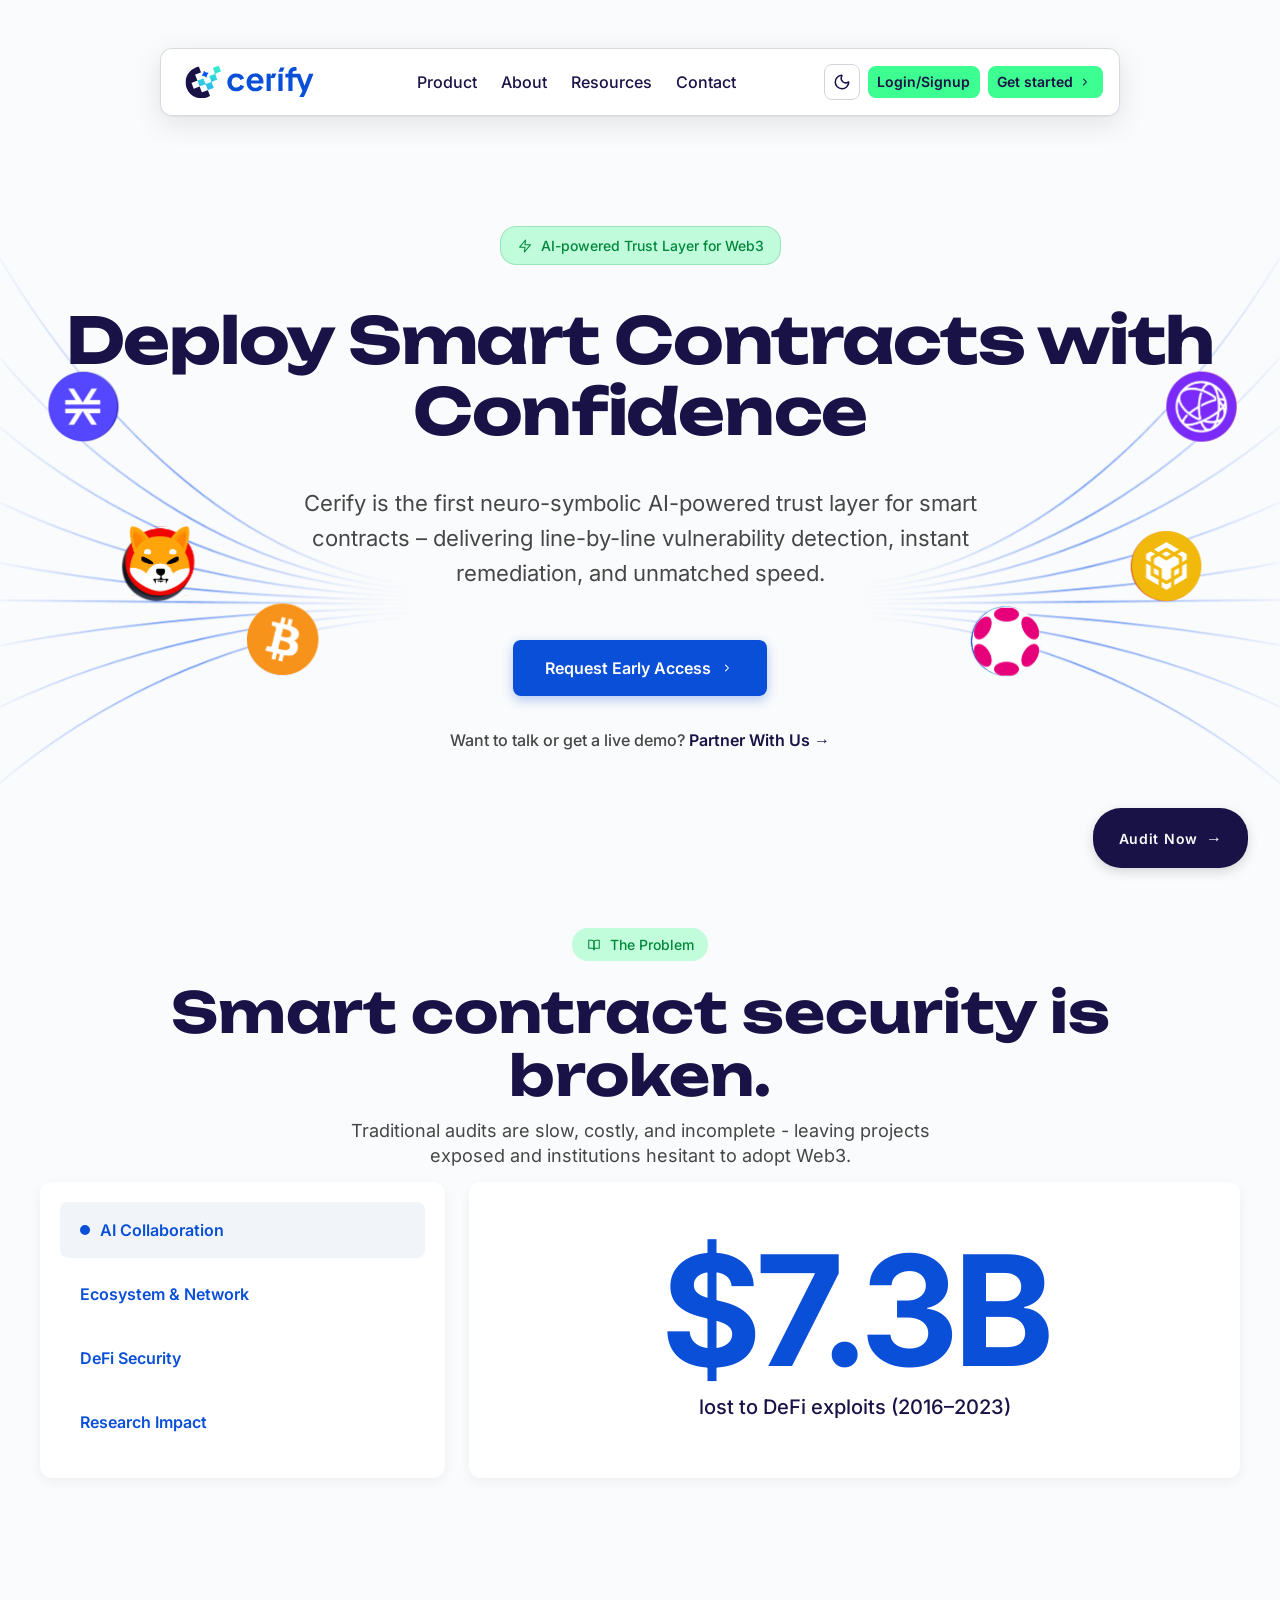
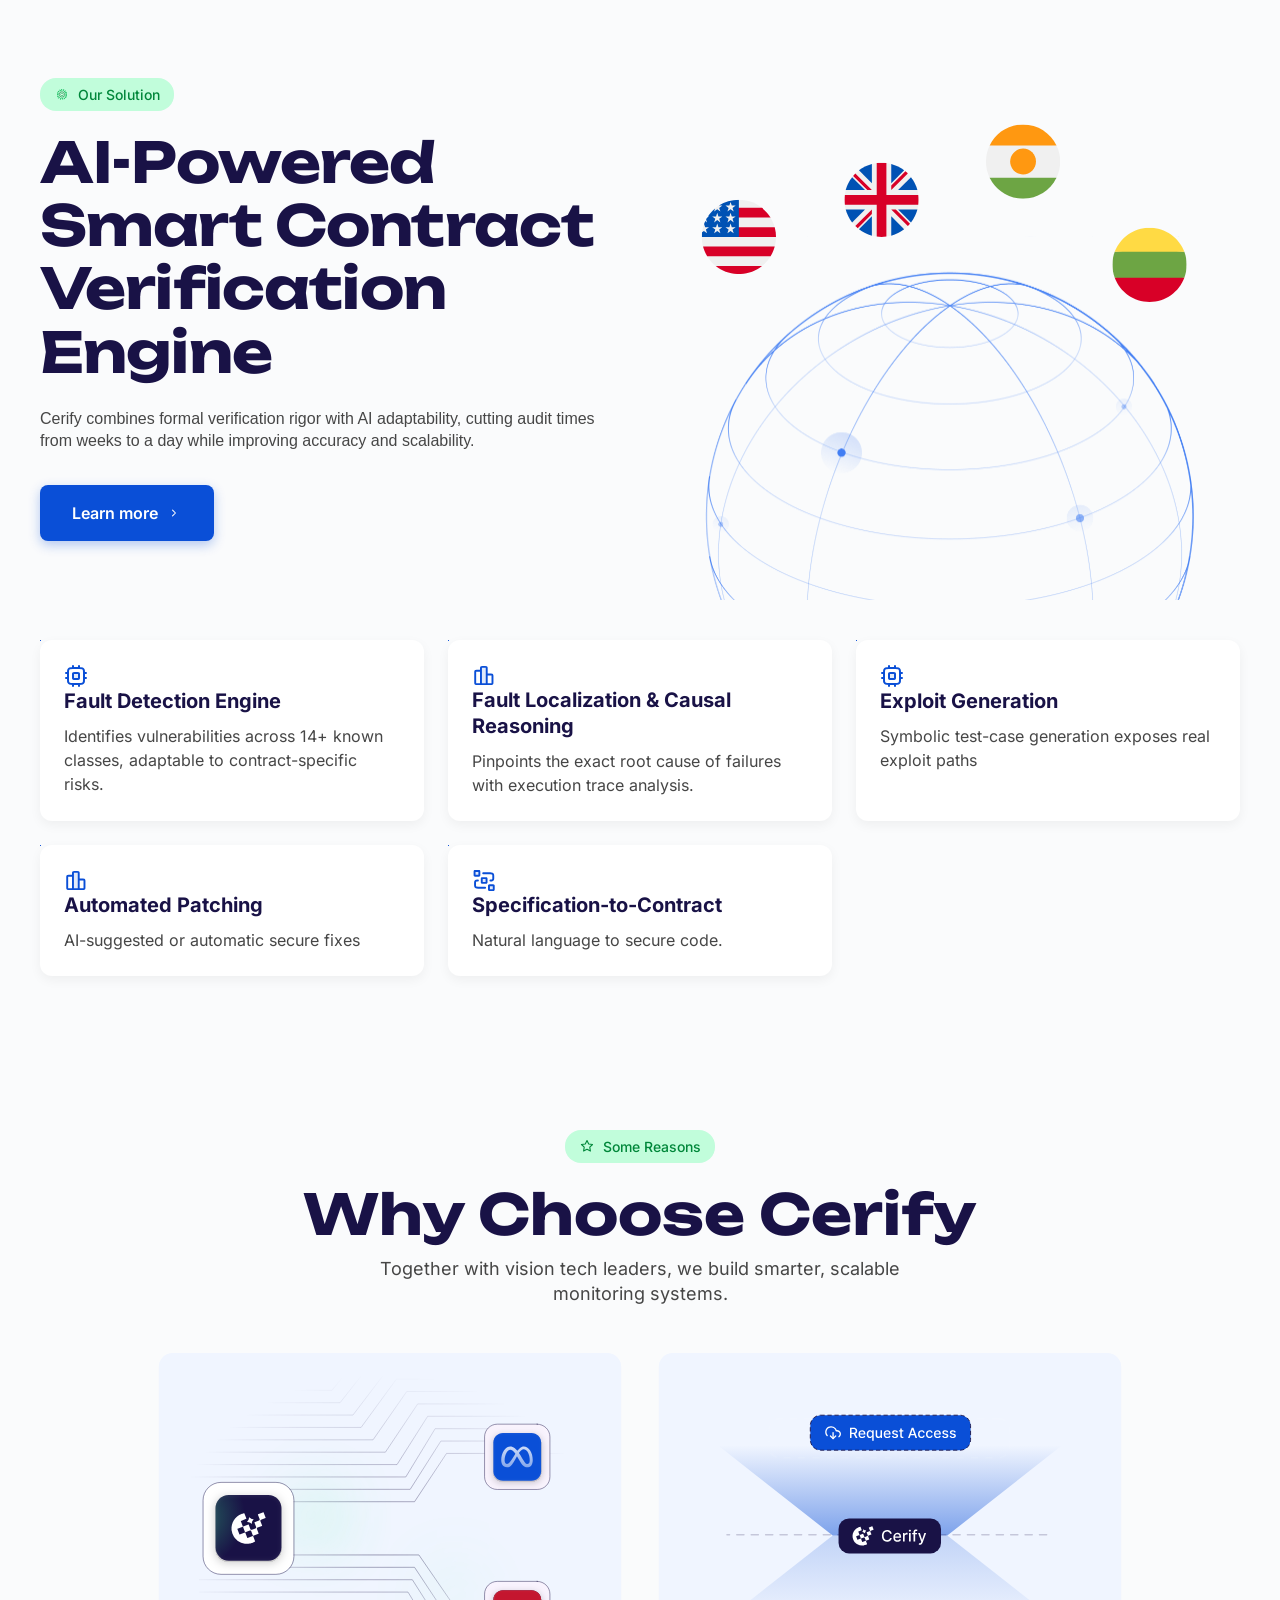
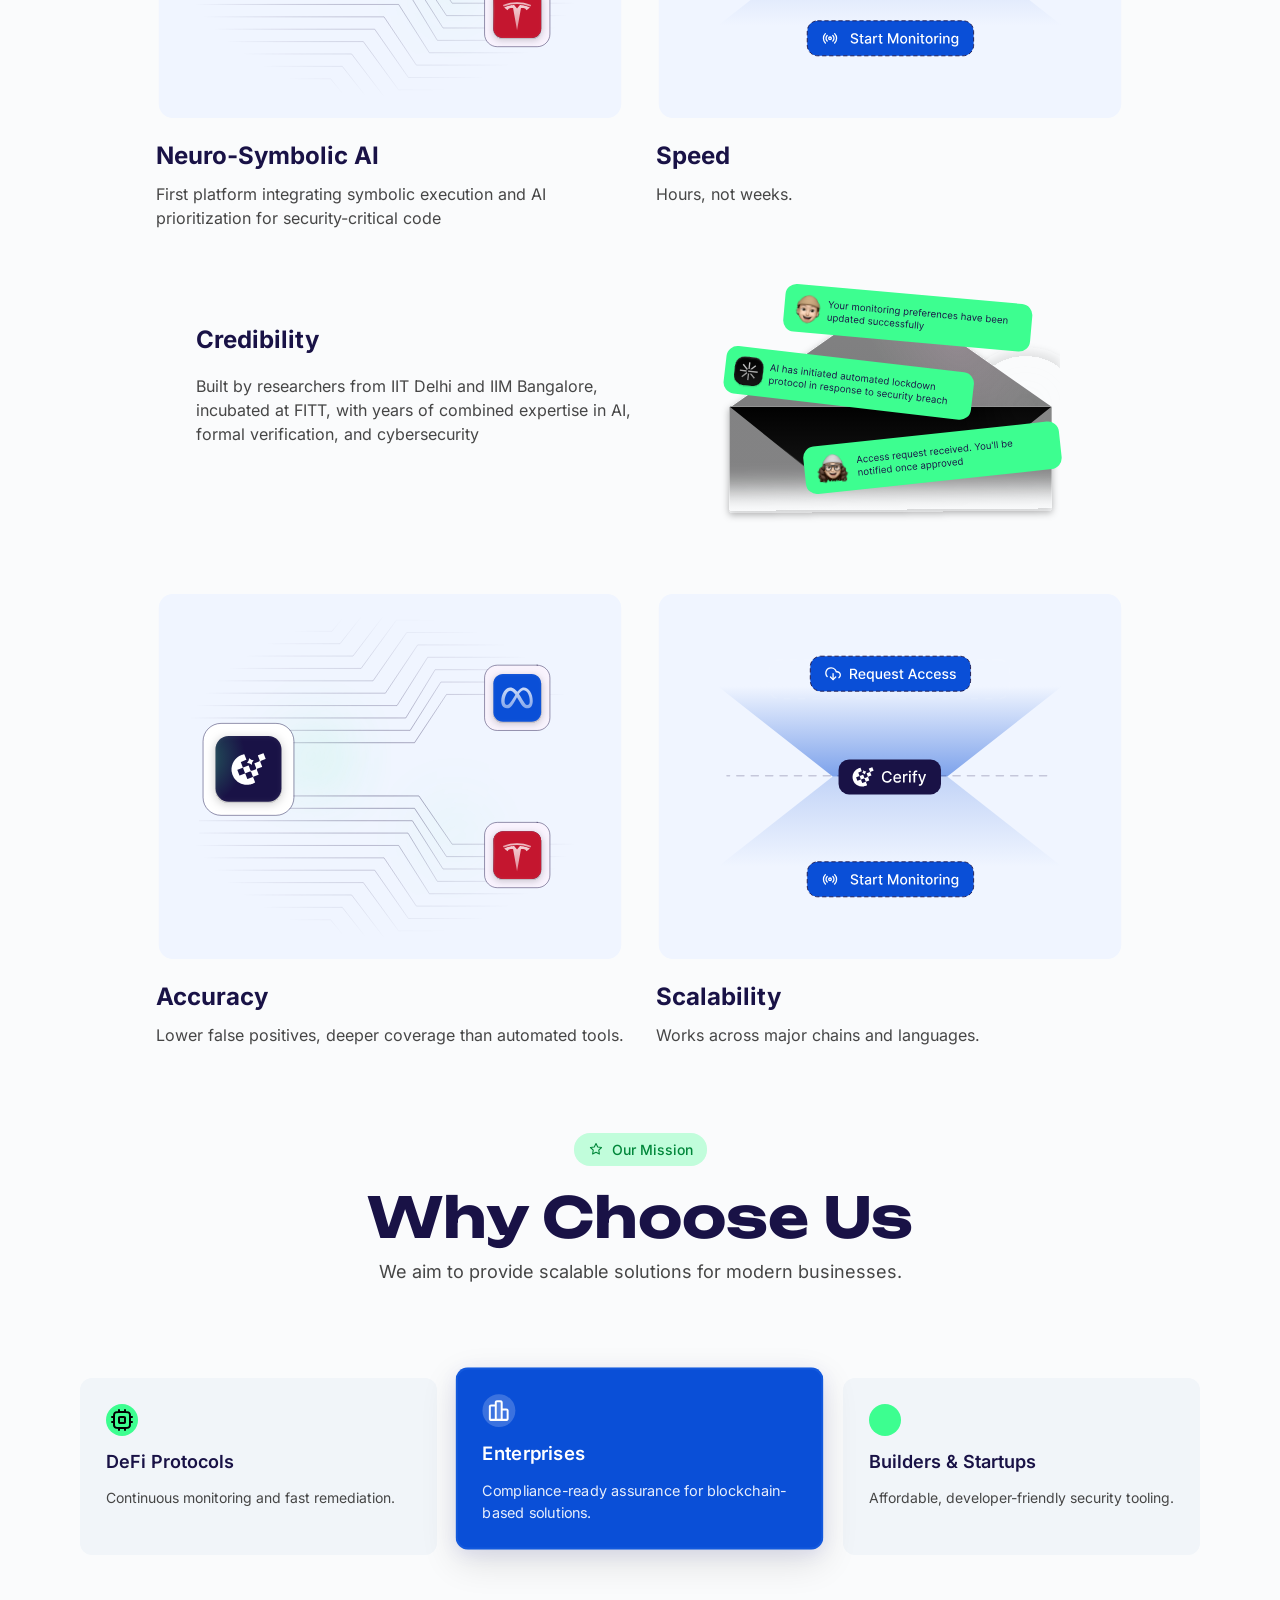
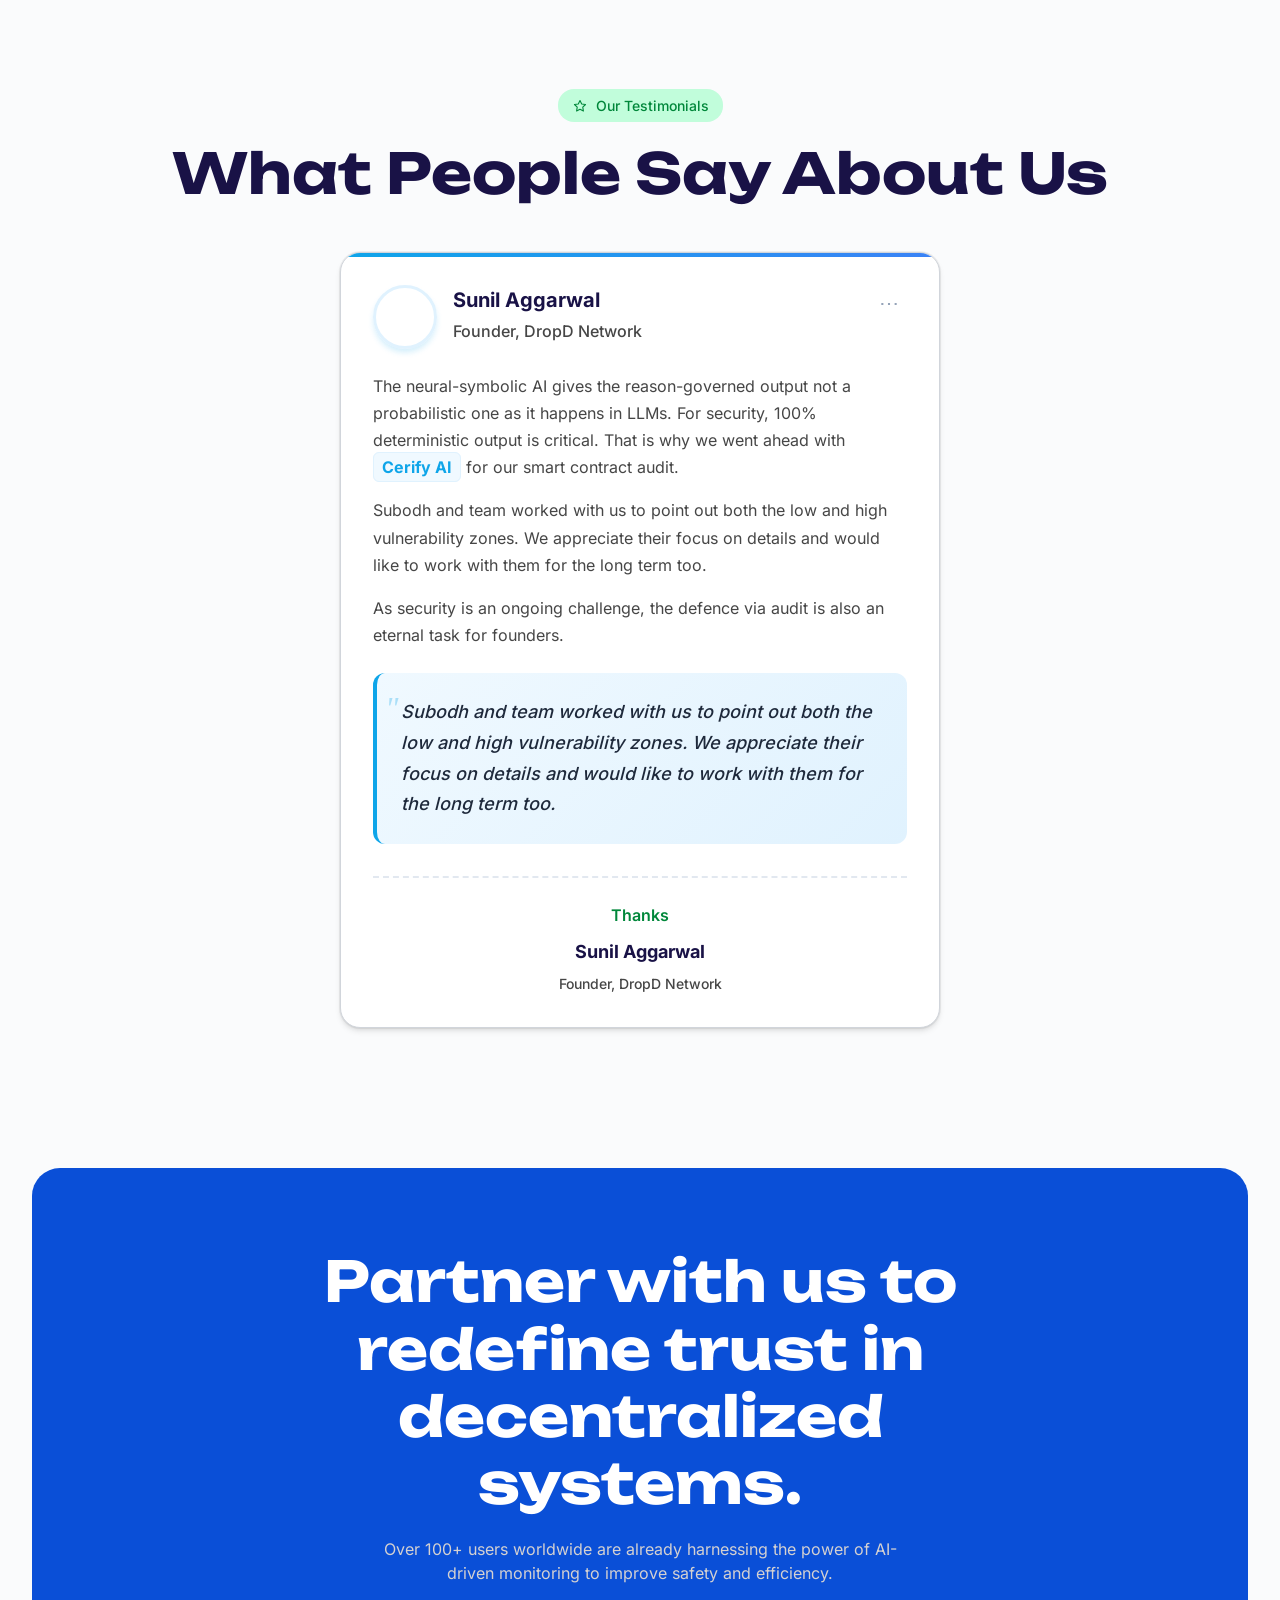
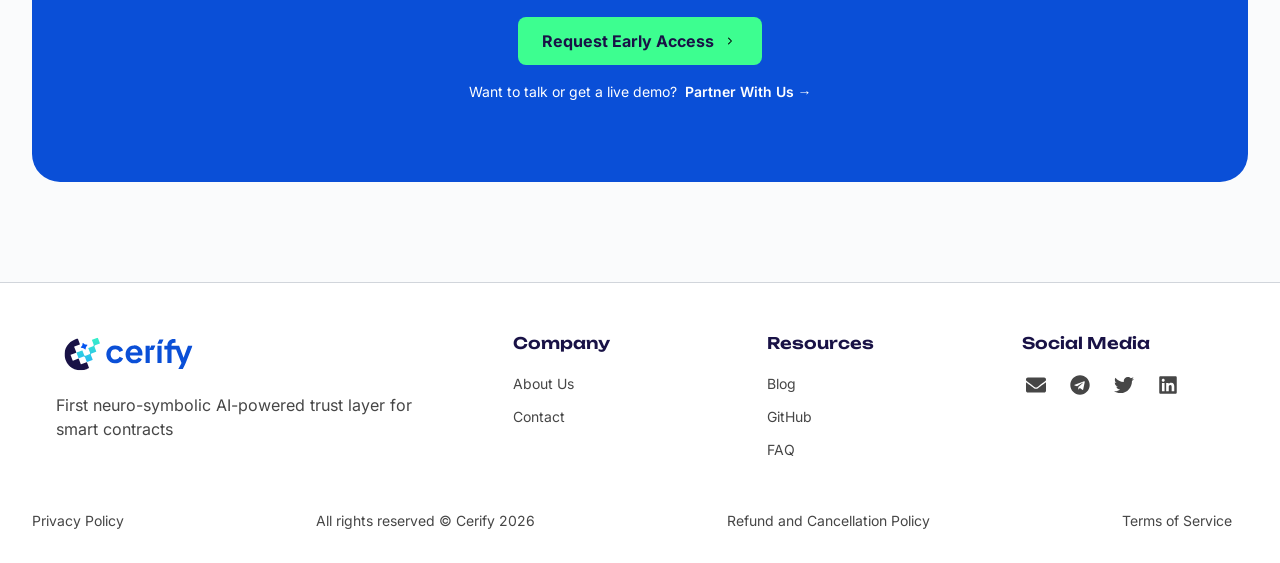
==== commit a28d405e: "test: point app links at the temporary tunnel" ====
--- a/index.html
+++ b/index.html
@@ -1 +1 @@
-<!DOCTYPE html><html lang="en"><head><meta charset="utf-8"><meta name="robots" content="noindex, nofollow"><meta http-equiv="Content-Security-Policy" content="default-src 'none'; script-src 'self' https://analytics.cerify.test:8443; style-src 'self'; img-src 'self'; font-src 'self'; frame-src https://www.google.com; connect-src https://analytics.cerify.test:8443; base-uri 'none'; form-action 'none'; object-src 'none'; upgrade-insecure-requests"><meta name="viewport" content="width=device-width, initial-scale=1"><title>AI-Powered Smart Contract Verification | Cerify</title><meta name="description" content="First neuro-symbolic AI-powered trust layer for smart contracts"><link rel="canonical" href="https://cerify.ai/index"><meta property="og:type" content="website"><meta property="og:site_name" content="Cerify"><meta property="og:title" content="AI-Powered Smart Contract Verification | Cerify"><meta property="og:description" content="First neuro-symbolic AI-powered trust layer for smart contracts"><meta property="og:url" content="https://cerify.ai/index"><meta name="twitter:card" content="summary_large_image"><link rel="icon" href="/favicon.ico" sizes="48x48"><link rel="apple-touch-icon" href="/apple-touch-icon.png"><script src="/theme-init.js"></script><script defer data-domain="cerify.test" src="https://analytics.cerify.test:8443/js/script.tagged-events.js"></script><link rel="stylesheet" href="/_astro/CtaSection.Cjp-q5JG.css"><link rel="stylesheet" href="/_astro/index.DeoKGv0U.css"><link rel="stylesheet" href="/_astro/Button.C2ZNZ4rY.css"><link rel="stylesheet" href="/_astro/HeroSection.r4js7sV0.css"><link rel="stylesheet" href="/_astro/BaseLayout.CmeRSzD8.css"></head><body><div class="_siteLayout_afzkf_4"><div class="_pageContainer_afzkf_10"><div class="_navbarSpacer_1wv8j_5" data-navbar-spacer></div><nav class="_navbar_1wv8j_5" data-navbar><div class="_navContent_1wv8j_60"><a href="/" class="_logoLink_1wv8j_149"><svg width="153" height="46" viewBox="0 0 153 46" fill="none" xmlns="http://www.w3.org/2000/svg" class="_companyLogo_p34yz_4 _logo_1wv8j_149" role="img" aria-label="Cerify"><title>Cerify</title><mask id="navbar-logo-mask" maskUnits="userSpaceOnUse" x="8" y="6" width="129" height="34"><path d="M136.5 6.64418H8.5V39.356H136.5V6.64418Z" fill="white"></path></mask><g mask="url(#navbar-logo-mask)"><path d="M54.7035 31.1748C53.3612 30.4086 52.2492 29.2952 51.4838 27.9514C50.7168 26.5403 50.3149 24.9595 50.3149 23.3531C50.3149 21.7466 50.7168 20.1658 51.4838 18.7548C52.2504 17.4185 53.3627 16.3138 54.7035 15.5571C55.9212 14.8913 57.2687 14.4982 58.6529 14.4053C60.0373 14.3123 61.4252 14.5217 62.7206 15.0187C63.7421 15.4189 64.6687 16.0283 65.4413 16.8078C66.1339 17.5052 66.6754 18.338 67.0318 19.2544C67.0547 19.3153 67.0533 19.3826 67.0282 19.4425C67.0031 19.5024 66.956 19.5505 66.8966 19.5767L63.4805 21.0531C63.1606 20.2135 62.6007 19.487 61.8706 18.9643C61.12 18.4287 60.2165 18.1506 59.2949 18.1713C58.4416 18.1566 57.6021 18.3883 56.8768 18.8386C56.1655 19.2858 55.5907 19.9204 55.2155 20.6727C54.8191 21.5117 54.6136 22.4282 54.6136 23.3562C54.6136 24.2844 54.8191 25.2009 55.2155 26.0398C55.5873 26.7996 56.1625 27.4412 56.8768 27.8933C57.6031 28.3411 58.4421 28.5716 59.2949 28.5573C60.2141 28.5789 61.1163 28.3068 61.8706 27.7805C62.6143 27.2511 63.1765 26.5047 63.4805 25.6434L66.903 27.1938C66.9618 27.2207 67.0082 27.269 67.0327 27.3288C67.0573 27.3887 67.0581 27.4557 67.0351 27.5162C66.6851 28.4119 66.1534 29.2252 65.4735 29.9047C64.6992 30.6861 63.7733 31.3005 62.7528 31.7099C61.4541 32.2178 60.0595 32.4329 58.6682 32.3398C57.2769 32.2468 55.9233 31.8479 54.7035 31.1716V31.1748Z" fill="var(--logo-type)"></path><path d="M73.7574 31.1619C72.4479 30.3767 71.377 29.2488 70.6601 27.8997C69.9131 26.497 69.5321 24.928 69.5525 23.3386C69.5219 21.7319 69.908 20.1448 70.6729 18.7322C71.396 17.4182 72.455 16.3202 73.7413 15.5506C75.0552 14.7647 76.5608 14.3586 78.0912 14.3773C79.6872 14.3269 81.2651 14.728 82.6438 15.5345C83.8565 16.2701 84.8417 17.3279 85.4901 18.5904C86.1532 19.8933 86.4902 21.338 86.4721 22.8002C86.4723 23.1124 86.4563 23.4245 86.4238 23.735C86.3984 24.0107 86.34 24.2824 86.2499 24.5441H73.8508C73.9299 25.503 74.3061 26.4132 74.9269 27.1477C75.5477 27.8821 76.3821 28.4041 77.3136 28.641C78.245 28.8777 79.2271 28.8174 80.1227 28.4683C81.0181 28.1194 81.7826 27.4991 82.309 26.6941C82.3406 26.6405 82.3916 26.6009 82.4515 26.5836C82.5113 26.5662 82.5754 26.5723 82.631 26.6007L85.7863 28.1512C85.211 29.4302 84.2403 30.4903 83.0173 31.1748C81.6226 31.9885 80.0302 32.4002 78.4163 32.3642C76.7823 32.4017 75.1698 31.9855 73.7574 31.1619ZM75.4188 18.7322C74.6353 19.4144 74.1148 20.3494 73.9473 21.3754H82.0449C81.9921 20.3895 81.5551 19.4636 80.8279 18.7967C80.0789 18.1221 79.0981 17.764 78.0912 17.7973C77.117 17.7767 76.1681 18.1087 75.4188 18.7322Z" fill="var(--logo-type)"></path><path d="M99.2319 14.9285L97.4768 18.8643C97.4581 18.9056 97.4279 18.9406 97.3895 18.9652C97.3512 18.9898 97.3072 19.0029 97.2615 19.0029H94.0034C93.9373 19.0038 93.8737 19.0307 93.8272 19.0778C93.7815 19.1248 93.7554 19.1883 93.7554 19.2544V31.9903H89.605V14.7609H93.4945C93.5613 14.7609 93.6249 14.7874 93.6722 14.8346C93.7187 14.8817 93.7456 14.9456 93.7456 15.0123V17.9392L95.1818 14.7158C95.1998 14.6736 95.23 14.6377 95.2683 14.6125C95.3066 14.5873 95.3515 14.5739 95.3971 14.5739H99.0133C99.0549 14.573 99.0965 14.583 99.1332 14.6031C99.1707 14.6232 99.2017 14.6527 99.2237 14.6885C99.2458 14.7243 99.258 14.7653 99.2596 14.8074C99.2613 14.8495 99.2515 14.8912 99.2319 14.9285Z" fill="var(--logo-type)"></path><path d="M103.569 8.3945H107.171C107.213 8.39476 107.253 8.40523 107.29 8.425C107.326 8.44476 107.356 8.47318 107.379 8.5077C107.401 8.54223 107.414 8.58177 107.418 8.62278C107.421 8.66379 107.414 8.70497 107.397 8.74263L105.639 12.672C105.619 12.7153 105.588 12.752 105.548 12.7777C105.508 12.8034 105.461 12.8171 105.414 12.8171H101.431L103.343 8.52988C103.364 8.48844 103.397 8.45376 103.437 8.42983C103.477 8.40589 103.523 8.39365 103.569 8.3945Z" fill="var(--logo-type)"></path><path d="M101.682 14.7577H105.575V31.9839H101.431V15.0091C101.431 14.9424 101.458 14.8785 101.505 14.8313C101.551 14.7842 101.616 14.7577 101.682 14.7577Z" fill="var(--logo-type)"></path><path d="M136.504 14.7544L130.486 30.0014C130.486 30.0014 129.073 33.4667 128.438 34.8367C127.947 35.9195 127.4 36.9761 126.8 38.0021H122.337V37.9151C122.833 37.1028 123.377 36.1711 123.947 35.1042C124.517 34.0373 125.032 32.996 125.476 31.9968L120.203 18.6355C120.184 18.5899 120.152 18.5508 120.111 18.5234C120.071 18.4958 120.023 18.4809 119.973 18.4808H115.534V31.9807H111.39V18.7129C111.389 18.6473 111.363 18.5846 111.316 18.5383C111.27 18.4919 111.208 18.4655 111.142 18.4647H108.357V15.0026C108.357 14.9368 108.383 14.8736 108.429 14.8271C108.476 14.7806 108.539 14.7544 108.605 14.7544H111.39V14.1903C111.39 12.2208 111.983 10.7057 113.161 9.6291C114.339 8.55247 115.927 8.01737 117.904 8.01737C118.379 8.01389 118.855 8.05381 119.323 8.13663C119.381 8.14797 119.432 8.17905 119.468 8.22443C119.505 8.26981 119.524 8.32659 119.523 8.38484V11.7502C119.168 11.6917 118.808 11.6615 118.448 11.6599C117.687 11.6171 116.935 11.8329 116.313 12.2723C115.788 12.6882 115.53 13.3232 115.53 14.2064V14.7705H122.955C123.005 14.7728 123.053 14.79 123.094 14.8199C123.134 14.8498 123.164 14.8909 123.18 14.9382L127.579 26.6426L131.996 14.7544H136.504Z" fill="var(--logo-type)"></path><path d="M32.9704 36.6773C32.9932 36.7315 32.9959 36.792 32.9782 36.8482C32.9605 36.9043 32.9235 36.9522 32.8738 36.9835C32.6226 37.1415 32.3618 37.3059 32.0978 37.4251C32.0257 37.4685 31.9504 37.5062 31.8725 37.538C31.6045 37.6898 31.3283 37.8265 31.045 37.9473C31.0388 37.9499 31.0319 37.9499 31.0257 37.9473C30.8067 38.0505 30.5781 38.1408 30.3592 38.2246C30.0629 38.3342 29.7635 38.4469 29.4641 38.5469C29.023 38.6888 28.5658 38.8145 28.1182 38.9176L27.4421 39.0627C23.7274 39.778 19.8796 39.1352 16.5981 37.2511C16.1699 37.0093 15.7513 36.7449 15.336 36.4581C15.1589 36.3324 14.9786 36.2067 14.7983 36.0712C14.618 35.9359 14.4473 35.7973 14.2767 35.6587C13.9225 35.3653 13.578 35.0623 13.2496 34.7335C13.0629 34.5498 12.8858 34.3629 12.7087 34.1758C12.5316 33.9889 12.3513 33.7826 12.1935 33.5828C12.0358 33.3829 11.8716 33.1734 11.7041 32.9639C11.5367 32.7544 11.4015 32.5448 11.2502 32.3191C11.0988 32.0935 10.9282 31.8227 10.7608 31.5617C9.68459 29.728 8.96977 27.7047 8.65508 25.6014L8.63576 25.4725C8.61 25.2952 8.59712 25.118 8.57136 24.9374C8.25313 21.4259 9.09177 17.9066 10.9592 14.917C12.8266 11.9275 15.6202 9.6322 18.9131 8.38166C19.1175 8.29809 19.326 8.22493 19.5377 8.16246C19.564 8.14563 19.5937 8.13463 19.6246 8.13023C19.9821 8.0174 20.3395 7.91748 20.6904 7.82722C21.0413 7.73697 21.3053 7.69184 21.6209 7.63704C21.6795 7.62645 21.7399 7.63678 21.7917 7.66623C21.8435 7.69568 21.8833 7.74239 21.9042 7.79821L23.9455 13.1395C23.9573 13.1704 23.9628 13.2033 23.9618 13.2363C23.9606 13.2693 23.9529 13.3018 23.9392 13.3319C23.9254 13.3619 23.9057 13.3889 23.8814 13.4112C23.857 13.4335 23.8285 13.4507 23.7974 13.4618L18.369 15.5732C18.3067 15.5964 18.2562 15.6434 18.2284 15.7037C18.2007 15.7642 18.198 15.8331 18.2209 15.8956L20.3137 21.3303C20.3382 21.3911 20.3377 21.4591 20.3124 21.5194C20.287 21.5798 20.2389 21.6277 20.1785 21.6527L14.7307 23.7512C14.6996 23.7623 14.671 23.7795 14.6467 23.8019C14.6224 23.8242 14.6027 23.8511 14.5889 23.8812C14.5751 23.9112 14.5675 23.9437 14.5664 23.9767C14.5653 24.0098 14.5708 24.0426 14.5826 24.0735L16.6754 29.5116C16.6992 29.5732 16.7464 29.6231 16.8066 29.6503C16.8669 29.6774 16.9354 29.6797 16.9974 29.6565L22.4258 27.571C22.4557 27.5579 22.488 27.5511 22.5207 27.5509C22.5533 27.5506 22.5856 27.5571 22.6157 27.5698C22.6458 27.5824 22.673 27.601 22.6957 27.6245C22.7184 27.648 22.7361 27.6758 22.7478 27.7064L24.8342 33.154C24.8458 33.1846 24.8635 33.2124 24.8862 33.2359C24.9089 33.2593 24.9361 33.278 24.9662 33.2907C24.9963 33.3033 25.0287 33.3097 25.0613 33.3095C25.0939 33.3093 25.1262 33.3024 25.1561 33.2894L30.5975 31.2135C30.6281 31.2016 30.6607 31.196 30.6936 31.1969C30.7265 31.1977 30.7588 31.2051 30.7888 31.2186C30.8187 31.2321 30.8457 31.2514 30.8681 31.2755C30.8906 31.2995 30.908 31.3277 30.9194 31.3585L32.9704 36.6773Z" fill="var(--logo-mark)"></path><path d="M43.9206 12.2466C43.9325 12.2772 43.9381 12.31 43.9372 12.3428C43.9364 12.3757 43.929 12.4081 43.9155 12.4381C43.902 12.4681 43.8827 12.4951 43.8588 12.5175C43.8347 12.54 43.8065 12.5575 43.7757 12.5689L39.1876 14.3354C38.9028 14.444 38.672 14.6603 38.5449 14.9376C38.4179 15.215 38.4047 15.5312 38.5082 15.8182V15.8408L40.2727 20.4245C40.2958 20.4865 40.2935 20.5551 40.2663 20.6155C40.2392 20.6758 40.1894 20.723 40.1278 20.7469L35.5461 22.5069C35.2644 22.6229 35.0393 22.8448 34.919 23.1249C34.7986 23.405 34.7926 23.7213 34.9022 24.0058L36.6602 28.596C36.6822 28.6585 36.679 28.7271 36.6514 28.7873C36.6237 28.8475 36.5737 28.8945 36.5121 28.9184L31.0804 31.0136C31.0184 31.0359 30.9502 31.0332 30.8902 31.0061C30.8301 30.9791 30.7829 30.9297 30.7584 30.8686L29.0036 26.2816C28.8919 26.0007 28.676 25.7741 28.4011 25.6492C28.1263 25.5242 27.8138 25.5105 27.529 25.611H27.5033L22.9119 27.3711C22.8818 27.3836 22.8494 27.3899 22.8168 27.3897C22.7841 27.3894 22.7518 27.3827 22.7217 27.3698C22.6917 27.3569 22.6647 27.3381 22.642 27.3145C22.6194 27.2909 22.6017 27.263 22.5899 27.2325L20.5036 21.788C20.4805 21.726 20.4828 21.6574 20.51 21.5971C20.537 21.5367 20.5869 21.4895 20.6485 21.4657L26.0673 19.3801C26.1289 19.3577 26.1967 19.3599 26.2567 19.3863C26.3167 19.4127 26.3642 19.4613 26.3892 19.5219L28.1504 24.1089C28.2596 24.3935 28.4757 24.624 28.7525 24.7512C29.0293 24.8783 29.3448 24.8919 29.6315 24.7891H29.6572L33.3793 23.3514C33.6641 23.2428 33.8949 23.0265 34.0219 22.7492C34.149 22.4719 34.1621 22.1556 34.0586 21.8687V21.8461L32.2942 17.2591C32.2711 17.1971 32.2734 17.1285 32.3005 17.0681C32.3276 17.0078 32.3774 16.9606 32.4391 16.9367L37.0143 15.1734H37.0369C37.3178 15.0574 37.5423 14.8361 37.6626 14.5567C37.7829 14.2773 37.7894 13.9619 37.6808 13.6778L35.926 9.08757C35.9137 9.05694 35.9077 9.02414 35.9084 8.99113C35.909 8.95812 35.9163 8.92558 35.9298 8.89547C35.9434 8.86536 35.9629 8.83831 35.9871 8.81593C36.0113 8.79354 36.0399 8.7763 36.0709 8.76522L41.522 6.66029C41.5528 6.64849 41.5856 6.64297 41.6186 6.64406C41.6516 6.64515 41.6841 6.65283 41.714 6.66664C41.744 6.68045 41.7709 6.70012 41.7933 6.72449C41.8156 6.74887 41.8328 6.77745 41.8439 6.80857L43.9206 12.2466Z" fill="url(#navbar-logo-gradient)"></path><path d="M29.686 13.5102L31.2379 13.7713C31.2807 13.7787 31.3208 13.7972 31.3544 13.8248C31.388 13.8524 31.4137 13.8882 31.4293 13.9289C31.4449 13.9694 31.4497 14.0134 31.4432 14.0564C31.4367 14.0994 31.4193 14.14 31.3924 14.1742L30.4265 15.4055C30.1133 15.803 29.9051 16.2731 29.8212 16.7723L29.5572 18.3261C29.5503 18.3688 29.5324 18.4091 29.5052 18.4428C29.4779 18.4764 29.4423 18.5025 29.4019 18.5181C29.3615 18.5338 29.3177 18.5385 29.275 18.532C29.2322 18.5254 29.1918 18.5078 29.158 18.4808L27.9248 17.5137C27.5288 17.1979 27.059 16.9882 26.5596 16.9045L25.011 16.6434C24.9623 16.6422 24.915 16.6267 24.875 16.5987C24.835 16.5707 24.8042 16.5316 24.7863 16.4863C24.7684 16.4408 24.7643 16.3912 24.7745 16.3434C24.7847 16.2957 24.8087 16.252 24.8435 16.2179L25.8095 14.9833C26.1239 14.5936 26.3364 14.1316 26.4277 13.6391L26.6885 12.0854C26.6963 12.0428 26.7151 12.003 26.7429 11.9698C26.7706 11.9366 26.8065 11.9112 26.8469 11.8959C26.8875 11.8807 26.9312 11.8762 26.9739 11.8828C27.0167 11.8895 27.0569 11.9071 27.0909 11.9339L28.3241 12.9009C28.7189 13.2166 29.1877 13.4263 29.686 13.5102Z" fill="var(--logo-spark)"></path></g><defs><linearGradient id="navbar-logo-gradient" x1="32.2125" y1="6.64392" x2="32.2125" y2="31.0285" gradientUnits="userSpaceOnUse"><stop stop-color="var(--logo-gradient-start)"></stop><stop offset="1" stop-color="var(--logo-gradient-end)"></stop></linearGradient></defs></svg></a><div class="_navLinks_1wv8j_162"><a href="/product">Product</a><a href="/about">About</a><a href="/faq">Resources</a><a href="/contact">Contact</a></div><div class="_navActions_1wv8j_194"><button type="button" class="_themeToggle_168vv_4" aria-label="Toggle theme" data-theme-toggle><svg xmlns="http://www.w3.org/2000/svg" width="24" height="24" viewBox="0 0 24 24" fill="none" stroke="currentColor" stroke-width="2" stroke-linecap="round" stroke-linejoin="round" class="_icon_168vv_22 _moonIcon_168vv_28" aria-hidden="true"><path d="M20.985 12.486a9 9 0 1 1-9.473-9.472c.405-.022.617.46.402.803a6 6 0 0 0 8.268 8.268c.344-.215.825-.004.803.401"></path></svg><svg xmlns="http://www.w3.org/2000/svg" width="24" height="24" viewBox="0 0 24 24" fill="none" stroke="currentColor" stroke-width="2" stroke-linecap="round" stroke-linejoin="round" class="_icon_168vv_22 _sunIcon_168vv_32" aria-hidden="true"><circle cx="12" cy="12" r="4"></circle><path d="M12 2v2"></path><path d="M12 20v2"></path><path d="m4.93 4.93 1.41 1.41"></path><path d="m17.66 17.66 1.41 1.41"></path><path d="M2 12h2"></path><path d="M20 12h2"></path><path d="m6.34 17.66-1.41 1.41"></path><path d="m19.07 4.93-1.41 1.41"></path></svg></button><script type="module" src="/_astro/ThemeToggle.astro_astro_type_script_index_0_lang.COxu3r65.js"></script><div class="_navActionsCtas_1wv8j_331"><a href="https://app.cerify.test:8443/login" class="_ctaButton_1wv8j_202 plausible-event-name=Login+Click"><span>Login/Signup</span></a><a href="/contact" class="_ctaButton_1wv8j_202"><span>Get started</span><img src="/_astro/icon-chevron-right.DM6zCgtI_CVRw2.svg" alt loading="lazy" decoding="async" width="16" height="16" class="_ctaButtonIcon_1wv8j_236"></a></div><button type="button" class="_mobileMenuButton_1wv8j_245" aria-label="Toggle menu" aria-expanded="false" aria-controls="mobile-menu" data-menu-button><span></span><span></span><span></span></button></div></div><div id="mobile-menu" class="_mobileMenu_1wv8j_245" data-menu hidden><a href="/product">Product</a><a href="/about">About</a><a href="/faq">Resources</a><a href="/contact">Contact</a><a href="/contact" class="_ctaButton_1wv8j_202 _mobileMenuCtaBlock_1wv8j_318">Get started</a><a href="https://app.cerify.test:8443/login" class="_ctaButton_1wv8j_202 _mobileMenuCtaBlock_1wv8j_318">Login/Signup</a></div></nav><script type="module" src="/_astro/Navbar.astro_astro_type_script_index_0_lang.Csn_3lJw.js"></script><main><section class="_heroSection_onxwt_4"><div class="_heroBackground_onxwt_15" aria-hidden="true"></div><div class="_heroContent_onxwt_38"><div class="_badgeContainer_onxwt_52"><img src="/_astro/icon-zap.BQhBE_ky_CVRw2.svg" alt loading="lazy" decoding="async" width="16" height="16" class="_badgeIcon_onxwt_66"><span class="_badgeText_onxwt_72">AI-powered Trust Layer for Web3</span></div><h1 class="_title_onxwt_78">Deploy Smart Contracts with Confidence</h1><p class="_description_onxwt_89">Cerify is the first neuro-symbolic AI-powered trust layer for smart contracts – delivering line-by-line vulnerability detection, instant remediation, and unmatched speed.</p><div class="_actionsContainer_onxwt_99"><a href="/contact" class="_button_u6tiy_4">Request Early Access<img src="/_astro/icon-chevron-right.DM6zCgtI_CVRw2.svg" alt loading="lazy" decoding="async" width="16" height="16" class="_buttonIcon_u6tiy_35"></a><p class="_footerText_onxwt_108">Want to talk or get a live demo? <a href="/contact" class="_link_hlf6s_4">Partner With Us<span class="_arrow_hlf6s_33">→</span></a></p></div></div></section><div class="_container_1ywaw_4" data-stats><div class="_sectionHeader_1766v_4"><span class="_badge_1766v_9"><img src="/_astro/icon-book.D3xI5gdl_CVRw2.svg" alt loading="lazy" decoding="async" width="16" height="16">The Problem</span><h2 class="_title_1766v_23">Smart contract security is broken.</h2><p class="_description_1766v_35">Traditional audits are slow, costly, and incomplete - leaving projects exposed and institutions hesitant to adopt Web3.</p></div><div class="_contentGrid_1ywaw_10"><div class="_sectionsCard_1ywaw_18"><div class="_sectionItem_1ywaw_33" data-stats-item data-amount="$7.3B" data-label="lost to DeFi exploits (2016–2023)" aria-current="true">AI Collaboration</div><div class="_sectionItem_1ywaw_33" data-stats-item data-amount="$263M" data-label="lost in the first half of 2025 alone">Ecosystem &amp; Network</div><div class="_sectionItem_1ywaw_33" data-stats-item data-amount="83%" data-label="of smart contracts contain critical vulnerabilities">DeFi Security</div><div class="_sectionItem_1ywaw_33" data-stats-item data-amount="$200K" data-label="audits miss 1 in 3 critical bugs">Research Impact</div></div><div class="_statsCard_1ywaw_76" data-stats-card><div class="_statsAmount_1ywaw_96" data-stats-amount>$7.3B</div><div class="_statsLabel_1ywaw_106" data-stats-label>lost to DeFi exploits (2016–2023)</div></div></div></div><script type="module" src="/_astro/StatsSection.astro_astro_type_script_index_0_lang.BIunoekQ.js"></script><div class="_container_q9w8q_4"><div class="_topContent_q9w8q_11"><div class="_textColumn_q9w8q_19"><span class="_badge_q9w8q_23"><img src="/_astro/icon-flower.WYcA5jQa_CVRw2.svg" alt loading="lazy" decoding="async" width="16" height="16">Our Solution</span><h2 class="_mainTitle_q9w8q_36">AI-Powered Smart Contract Verification Engine</h2><p class="_description_q9w8q_46">Cerify combines formal verification rigor with AI adaptability, cutting audit times from weeks to a day while improving accuracy and scalability.</p><a href="/about" class="_button_u6tiy_4">Learn more<img src="/_astro/icon-chevron-right.DM6zCgtI_CVRw2.svg" alt loading="lazy" decoding="async" width="16" height="16" class="_buttonIcon_u6tiy_35"></a></div><div class="_imageColumn_q9w8q_60"><img src="/_astro/globe.BpqCqSKw_Z19bu5m.svg" alt loading="lazy" decoding="async" width="500" height="500" class="_globe_q9w8q_55"></div></div><div class="_featuresGrid_q9w8q_66"><div class="_featureCard_q9w8q_74"><img src="/_astro/icon-cpu-chip.D5SAXMfG_t0lC4.svg" alt loading="lazy" decoding="async" width="24" height="24"><h3 class="_featureTitle_q9w8q_107">Fault Detection Engine</h3><p class="_featureDescription_q9w8q_117">Identifies vulnerabilities across 14+ known classes, adaptable to contract-specific risks.</p></div><div class="_featureCard_q9w8q_74"><img src="/_astro/icon-bar-chart.XvcUaq5c_t0lC4.svg" alt loading="lazy" decoding="async" width="24" height="24"><h3 class="_featureTitle_q9w8q_107">Fault Localization &amp; Causal Reasoning</h3><p class="_featureDescription_q9w8q_117">Pinpoints the exact root cause of failures with execution trace analysis.</p></div><div class="_featureCard_q9w8q_74"><img src="/_astro/icon-cpu-chip.D5SAXMfG_t0lC4.svg" alt loading="lazy" decoding="async" width="24" height="24"><h3 class="_featureTitle_q9w8q_107">Exploit Generation</h3><p class="_featureDescription_q9w8q_117">Symbolic test-case generation exposes real exploit paths</p></div><div class="_featureCard_q9w8q_74"><img src="/_astro/icon-bar-chart.XvcUaq5c_t0lC4.svg" alt loading="lazy" decoding="async" width="24" height="24"><h3 class="_featureTitle_q9w8q_107">Automated Patching</h3><p class="_featureDescription_q9w8q_117">AI-suggested or automatic secure fixes</p></div><div class="_featureCard_q9w8q_74"><img src="/_astro/icon-dataflow.BLX7soxd_t0lC4.svg" alt loading="lazy" decoding="async" width="24" height="24"><h3 class="_featureTitle_q9w8q_107">Specification-to-Contract</h3><p class="_featureDescription_q9w8q_117">Natural language to secure code.</p></div></div></div><div class="_container_1aakk_4"><div class="_sectionHeader_1766v_4"><span class="_badge_1766v_9"><img src="/_astro/icon-star.bWVwCrtZ_CVRw2.svg" alt loading="lazy" decoding="async" width="16" height="16">Some Reasons</span><h2 class="_title_1766v_23">Why Choose Cerify</h2><p class="_description_1766v_35">Together with vision tech leaders, we build smarter, scalable monitoring systems.</p></div><section class="_featuresGrid_1aakk_16"><div class="_featureCard_1aakk_22"><div class="_featureImageContainer_1aakk_28 _featureImageNeuro_1aakk_42" role="img" aria-label="Abstract graphic with logos for Meta and Tesla"></div><h2 class="_featureTitle_1aakk_52">Neuro-Symbolic AI</h2><p class="_featureDescription_1aakk_61">First platform integrating symbolic execution and AI prioritization for security-critical code</p></div><div class="_featureCard_1aakk_22"><div class="_featureImageContainer_1aakk_28 _featureImageSpeed_1aakk_47" role="img" aria-label="Diagram showing a flow from Request Access to Start Monitoring via Cerify"></div><h2 class="_featureTitle_1aakk_52">Speed</h2><p class="_featureDescription_1aakk_61">Hours, not weeks.</p></div></section><section class="_credibilityCard_1aakk_69"><div class="_credibilityText_1aakk_78"><h2 class="_credibilityTitle_1aakk_83">Credibility</h2><p class="_credibilityDescription_1aakk_92">Built by researchers from IIT Delhi and IIM Bangalore, incubated at FITT, with years of combined expertise in AI, formal verification, and cybersecurity</p></div><div class="_credibilityImageContainer_1aakk_101" role="img" aria-label="Graphic showing chat bubbles confirming monitoring updates, incident protocol, and access request."></div></section><section class="_featuresGrid_1aakk_16"><div class="_featureCard_1aakk_22"><div class="_featureImageContainer_1aakk_28 _featureImageNeuro_1aakk_42" role="img" aria-label="Abstract graphic with logos for Meta and Tesla"></div><h2 class="_featureTitle_1aakk_52">Accuracy</h2><p class="_featureDescription_1aakk_61">Lower false positives, deeper coverage than automated tools.</p></div><div class="_featureCard_1aakk_22"><div class="_featureImageContainer_1aakk_28 _featureImageSpeed_1aakk_47" role="img" aria-label="Diagram showing a flow from Request Access to Start Monitoring via Cerify"></div><h2 class="_featureTitle_1aakk_52">Scalability</h2><p class="_featureDescription_1aakk_61">Works across major chains and languages.</p></div></section></div><section><div class="_sectionHeader_1766v_4"><span class="_badge_1766v_9"><img src="/_astro/icon-star.bWVwCrtZ_CVRw2.svg" alt loading="lazy" decoding="async" width="16" height="16">Our Mission</span><h2 class="_title_1766v_23">Why Choose Us</h2><p class="_description_1766v_35">We aim to provide scalable solutions for modern businesses.</p></div></section><div class="_container_51zy1_4"><div class="_card_51zy1_15"><div class="_icon_51zy1_80"><img src="/_astro/icon-cpu-chip.D5SAXMfG_t0lC4.svg" alt loading="lazy" decoding="async" width="24" height="24"></div><h3 class="_title_51zy1_70">DeFi Protocols</h3><p class="_description_51zy1_75">Continuous monitoring and fast remediation.</p></div><div class="_card_51zy1_15 _cardDefault_51zy1_52"><div class="_icon_51zy1_80"><img src="/_astro/icon-bar-chart.XvcUaq5c_t0lC4.svg" alt loading="lazy" decoding="async" width="24" height="24"></div><h3 class="_title_51zy1_70">Enterprises</h3><p class="_description_51zy1_75">Compliance-ready assurance for blockchain-based solutions.</p></div><div class="_card_51zy1_15"><div class="_icon_51zy1_80"><img src="/_astro/icon-cpu-chip-alt.BvJ8i77l_t0lC4.svg" alt loading="lazy" decoding="async" width="24" height="24"></div><h3 class="_title_51zy1_70">Builders &amp; Startups</h3><p class="_description_51zy1_75">Affordable, developer-friendly security tooling.</p></div></div><div class="_testimonialSection_19r80_4"><div class="_sectionHeader_1766v_4"><span class="_badge_1766v_9"><img src="/_astro/icon-star.bWVwCrtZ_CVRw2.svg" alt loading="lazy" decoding="async" width="16" height="16">Our Testimonials</span><h2 class="_title_1766v_23">What People Say About Us</h2><p class="_description_1766v_35"></p></div><div class="_testimonialGrid_19r80_9"><div class="_testimonialCard_19r80_19"><div class="_cardHeader_19r80_73"><div class="_profileSection_19r80_80"><img src="/_astro/sunil-aggarwal.cw-Qvz50_Z11jiOD.webp" alt="Sunil Aggarwal" loading="lazy" decoding="async" width="64" height="64" class="_profilePic_19r80_86"><div class="_profileInfo_19r80_101"><div class="_name_19r80_105">Sunil Aggarwal</div><div class="_jobTitle_19r80_114">Founder, DropD Network</div></div></div><div class="_postMenu_19r80_121"><span>⋯</span></div></div><div class="_cardContent_19r80_140"><p class="_contentParagraph_19r80_144">The neural-symbolic AI gives the reason-governed output not a probabilistic one as it happens in LLMs. For security, 100% deterministic output is critical. That is why we went ahead with <span class="_companyHighlight_19r80_186">Cerify AI</span> for our smart contract audit.</p><p class="_contentParagraph_19r80_144">Subodh and team worked with us to point out both the low and high vulnerability zones. We appreciate their focus on details and would like to work with them for the long term too.</p><p class="_contentParagraph_19r80_144">As security is an ongoing challenge, the defence via audit is also an eternal task for founders.</p><div class="_testimonialHighlight_19r80_152"><span class="_quoteIcon_19r80_176">"</span>Subodh and team worked with us to point out both the low and high vulnerability zones. We appreciate their focus on details and would like to work with them for the long term too.</div><div class="_signature_19r80_202"><p class="_thanks_19r80_209">Thanks</p><p class="_signatureName_19r80_221">Sunil Aggarwal</p><p class="_designation_19r80_229">Founder, DropD Network</p></div></div></div></div></div><section class="_section_eoqr2_4"><div class="_banner_eoqr2_11"><div class="_leftImage_eoqr2_32"><img src="/_astro/hero-left-decoration.CLhYMcfi_vlnKQ.svg" alt loading="lazy" decoding="async" width="278" height="396" class="_image_eoqr2_52"></div><div class="_rightImage_eoqr2_33"><img src="/_astro/hero-right-decoration.Bg9bNzGt_vlnKQ.svg" alt loading="lazy" decoding="async" width="278" height="396" class="_image_eoqr2_52"></div><div class="_mainContent_eoqr2_58"><h1 class="_title_eoqr2_68">Partner with us to redefine trust in decentralized systems.</h1><p class="_description_eoqr2_79">Over 100+ users worldwide are already harnessing the power of AI-driven monitoring to improve safety and efficiency.</p><div class="_actions_eoqr2_92"><a href="/contact" class="_button_eoqr2_100"><strong>Request Early Access</strong><img src="/_astro/icon-chevron-right.DM6zCgtI_CVRw2.svg" alt loading="lazy" decoding="async" width="16" height="16"></a><p class="_footer_eoqr2_147">Want to talk or get a live demo? <a href="/contact">Partner With Us →</a></p></div></div></div></section></main></div><footer class="_footer_1x4z1_4"><div class="_footerMain_1x4z1_15"><div class="_footerGrid_1x4z1_21"><div class="_footerBrand_1x4z1_28"><a href="/" class="_footerLogo_1x4z1_34"><svg width="153" height="46" viewBox="0 0 153 46" fill="none" xmlns="http://www.w3.org/2000/svg" class="_companyLogo_p34yz_4" role="img" aria-label="cerify-logo"><title>cerify-logo</title><mask id="footer-logo-mask" maskUnits="userSpaceOnUse" x="8" y="6" width="129" height="34"><path d="M136.5 6.64418H8.5V39.356H136.5V6.64418Z" fill="white"></path></mask><g mask="url(#footer-logo-mask)"><path d="M54.7035 31.1748C53.3612 30.4086 52.2492 29.2952 51.4838 27.9514C50.7168 26.5403 50.3149 24.9595 50.3149 23.3531C50.3149 21.7466 50.7168 20.1658 51.4838 18.7548C52.2504 17.4185 53.3627 16.3138 54.7035 15.5571C55.9212 14.8913 57.2687 14.4982 58.6529 14.4053C60.0373 14.3123 61.4252 14.5217 62.7206 15.0187C63.7421 15.4189 64.6687 16.0283 65.4413 16.8078C66.1339 17.5052 66.6754 18.338 67.0318 19.2544C67.0547 19.3153 67.0533 19.3826 67.0282 19.4425C67.0031 19.5024 66.956 19.5505 66.8966 19.5767L63.4805 21.0531C63.1606 20.2135 62.6007 19.487 61.8706 18.9643C61.12 18.4287 60.2165 18.1506 59.2949 18.1713C58.4416 18.1566 57.6021 18.3883 56.8768 18.8386C56.1655 19.2858 55.5907 19.9204 55.2155 20.6727C54.8191 21.5117 54.6136 22.4282 54.6136 23.3562C54.6136 24.2844 54.8191 25.2009 55.2155 26.0398C55.5873 26.7996 56.1625 27.4412 56.8768 27.8933C57.6031 28.3411 58.4421 28.5716 59.2949 28.5573C60.2141 28.5789 61.1163 28.3068 61.8706 27.7805C62.6143 27.2511 63.1765 26.5047 63.4805 25.6434L66.903 27.1938C66.9618 27.2207 67.0082 27.269 67.0327 27.3288C67.0573 27.3887 67.0581 27.4557 67.0351 27.5162C66.6851 28.4119 66.1534 29.2252 65.4735 29.9047C64.6992 30.6861 63.7733 31.3005 62.7528 31.7099C61.4541 32.2178 60.0595 32.4329 58.6682 32.3398C57.2769 32.2468 55.9233 31.8479 54.7035 31.1716V31.1748Z" fill="var(--logo-type)"></path><path d="M73.7574 31.1619C72.4479 30.3767 71.377 29.2488 70.6601 27.8997C69.9131 26.497 69.5321 24.928 69.5525 23.3386C69.5219 21.7319 69.908 20.1448 70.6729 18.7322C71.396 17.4182 72.455 16.3202 73.7413 15.5506C75.0552 14.7647 76.5608 14.3586 78.0912 14.3773C79.6872 14.3269 81.2651 14.728 82.6438 15.5345C83.8565 16.2701 84.8417 17.3279 85.4901 18.5904C86.1532 19.8933 86.4902 21.338 86.4721 22.8002C86.4723 23.1124 86.4563 23.4245 86.4238 23.735C86.3984 24.0107 86.34 24.2824 86.2499 24.5441H73.8508C73.9299 25.503 74.3061 26.4132 74.9269 27.1477C75.5477 27.8821 76.3821 28.4041 77.3136 28.641C78.245 28.8777 79.2271 28.8174 80.1227 28.4683C81.0181 28.1194 81.7826 27.4991 82.309 26.6941C82.3406 26.6405 82.3916 26.6009 82.4515 26.5836C82.5113 26.5662 82.5754 26.5723 82.631 26.6007L85.7863 28.1512C85.211 29.4302 84.2403 30.4903 83.0173 31.1748C81.6226 31.9885 80.0302 32.4002 78.4163 32.3642C76.7823 32.4017 75.1698 31.9855 73.7574 31.1619ZM75.4188 18.7322C74.6353 19.4144 74.1148 20.3494 73.9473 21.3754H82.0449C81.9921 20.3895 81.5551 19.4636 80.8279 18.7967C80.0789 18.1221 79.0981 17.764 78.0912 17.7973C77.117 17.7767 76.1681 18.1087 75.4188 18.7322Z" fill="var(--logo-type)"></path><path d="M99.2319 14.9285L97.4768 18.8643C97.4581 18.9056 97.4279 18.9406 97.3895 18.9652C97.3512 18.9898 97.3072 19.0029 97.2615 19.0029H94.0034C93.9373 19.0038 93.8737 19.0307 93.8272 19.0778C93.7815 19.1248 93.7554 19.1883 93.7554 19.2544V31.9903H89.605V14.7609H93.4945C93.5613 14.7609 93.6249 14.7874 93.6722 14.8346C93.7187 14.8817 93.7456 14.9456 93.7456 15.0123V17.9392L95.1818 14.7158C95.1998 14.6736 95.23 14.6377 95.2683 14.6125C95.3066 14.5873 95.3515 14.5739 95.3971 14.5739H99.0133C99.0549 14.573 99.0965 14.583 99.1332 14.6031C99.1707 14.6232 99.2017 14.6527 99.2237 14.6885C99.2458 14.7243 99.258 14.7653 99.2596 14.8074C99.2613 14.8495 99.2515 14.8912 99.2319 14.9285Z" fill="var(--logo-type)"></path><path d="M103.569 8.3945H107.171C107.213 8.39476 107.253 8.40523 107.29 8.425C107.326 8.44476 107.356 8.47318 107.379 8.5077C107.401 8.54223 107.414 8.58177 107.418 8.62278C107.421 8.66379 107.414 8.70497 107.397 8.74263L105.639 12.672C105.619 12.7153 105.588 12.752 105.548 12.7777C105.508 12.8034 105.461 12.8171 105.414 12.8171H101.431L103.343 8.52988C103.364 8.48844 103.397 8.45376 103.437 8.42983C103.477 8.40589 103.523 8.39365 103.569 8.3945Z" fill="var(--logo-type)"></path><path d="M101.682 14.7577H105.575V31.9839H101.431V15.0091C101.431 14.9424 101.458 14.8785 101.505 14.8313C101.551 14.7842 101.616 14.7577 101.682 14.7577Z" fill="var(--logo-type)"></path><path d="M136.504 14.7544L130.486 30.0014C130.486 30.0014 129.073 33.4667 128.438 34.8367C127.947 35.9195 127.4 36.9761 126.8 38.0021H122.337V37.9151C122.833 37.1028 123.377 36.1711 123.947 35.1042C124.517 34.0373 125.032 32.996 125.476 31.9968L120.203 18.6355C120.184 18.5899 120.152 18.5508 120.111 18.5234C120.071 18.4958 120.023 18.4809 119.973 18.4808H115.534V31.9807H111.39V18.7129C111.389 18.6473 111.363 18.5846 111.316 18.5383C111.27 18.4919 111.208 18.4655 111.142 18.4647H108.357V15.0026C108.357 14.9368 108.383 14.8736 108.429 14.8271C108.476 14.7806 108.539 14.7544 108.605 14.7544H111.39V14.1903C111.39 12.2208 111.983 10.7057 113.161 9.6291C114.339 8.55247 115.927 8.01737 117.904 8.01737C118.379 8.01389 118.855 8.05381 119.323 8.13663C119.381 8.14797 119.432 8.17905 119.468 8.22443C119.505 8.26981 119.524 8.32659 119.523 8.38484V11.7502C119.168 11.6917 118.808 11.6615 118.448 11.6599C117.687 11.6171 116.935 11.8329 116.313 12.2723C115.788 12.6882 115.53 13.3232 115.53 14.2064V14.7705H122.955C123.005 14.7728 123.053 14.79 123.094 14.8199C123.134 14.8498 123.164 14.8909 123.18 14.9382L127.579 26.6426L131.996 14.7544H136.504Z" fill="var(--logo-type)"></path><path d="M32.9704 36.6773C32.9932 36.7315 32.9959 36.792 32.9782 36.8482C32.9605 36.9043 32.9235 36.9522 32.8738 36.9835C32.6226 37.1415 32.3618 37.3059 32.0978 37.4251C32.0257 37.4685 31.9504 37.5062 31.8725 37.538C31.6045 37.6898 31.3283 37.8265 31.045 37.9473C31.0388 37.9499 31.0319 37.9499 31.0257 37.9473C30.8067 38.0505 30.5781 38.1408 30.3592 38.2246C30.0629 38.3342 29.7635 38.4469 29.4641 38.5469C29.023 38.6888 28.5658 38.8145 28.1182 38.9176L27.4421 39.0627C23.7274 39.778 19.8796 39.1352 16.5981 37.2511C16.1699 37.0093 15.7513 36.7449 15.336 36.4581C15.1589 36.3324 14.9786 36.2067 14.7983 36.0712C14.618 35.9359 14.4473 35.7973 14.2767 35.6587C13.9225 35.3653 13.578 35.0623 13.2496 34.7335C13.0629 34.5498 12.8858 34.3629 12.7087 34.1758C12.5316 33.9889 12.3513 33.7826 12.1935 33.5828C12.0358 33.3829 11.8716 33.1734 11.7041 32.9639C11.5367 32.7544 11.4015 32.5448 11.2502 32.3191C11.0988 32.0935 10.9282 31.8227 10.7608 31.5617C9.68459 29.728 8.96977 27.7047 8.65508 25.6014L8.63576 25.4725C8.61 25.2952 8.59712 25.118 8.57136 24.9374C8.25313 21.4259 9.09177 17.9066 10.9592 14.917C12.8266 11.9275 15.6202 9.6322 18.9131 8.38166C19.1175 8.29809 19.326 8.22493 19.5377 8.16246C19.564 8.14563 19.5937 8.13463 19.6246 8.13023C19.9821 8.0174 20.3395 7.91748 20.6904 7.82722C21.0413 7.73697 21.3053 7.69184 21.6209 7.63704C21.6795 7.62645 21.7399 7.63678 21.7917 7.66623C21.8435 7.69568 21.8833 7.74239 21.9042 7.79821L23.9455 13.1395C23.9573 13.1704 23.9628 13.2033 23.9618 13.2363C23.9606 13.2693 23.9529 13.3018 23.9392 13.3319C23.9254 13.3619 23.9057 13.3889 23.8814 13.4112C23.857 13.4335 23.8285 13.4507 23.7974 13.4618L18.369 15.5732C18.3067 15.5964 18.2562 15.6434 18.2284 15.7037C18.2007 15.7642 18.198 15.8331 18.2209 15.8956L20.3137 21.3303C20.3382 21.3911 20.3377 21.4591 20.3124 21.5194C20.287 21.5798 20.2389 21.6277 20.1785 21.6527L14.7307 23.7512C14.6996 23.7623 14.671 23.7795 14.6467 23.8019C14.6224 23.8242 14.6027 23.8511 14.5889 23.8812C14.5751 23.9112 14.5675 23.9437 14.5664 23.9767C14.5653 24.0098 14.5708 24.0426 14.5826 24.0735L16.6754 29.5116C16.6992 29.5732 16.7464 29.6231 16.8066 29.6503C16.8669 29.6774 16.9354 29.6797 16.9974 29.6565L22.4258 27.571C22.4557 27.5579 22.488 27.5511 22.5207 27.5509C22.5533 27.5506 22.5856 27.5571 22.6157 27.5698C22.6458 27.5824 22.673 27.601 22.6957 27.6245C22.7184 27.648 22.7361 27.6758 22.7478 27.7064L24.8342 33.154C24.8458 33.1846 24.8635 33.2124 24.8862 33.2359C24.9089 33.2593 24.9361 33.278 24.9662 33.2907C24.9963 33.3033 25.0287 33.3097 25.0613 33.3095C25.0939 33.3093 25.1262 33.3024 25.1561 33.2894L30.5975 31.2135C30.6281 31.2016 30.6607 31.196 30.6936 31.1969C30.7265 31.1977 30.7588 31.2051 30.7888 31.2186C30.8187 31.2321 30.8457 31.2514 30.8681 31.2755C30.8906 31.2995 30.908 31.3277 30.9194 31.3585L32.9704 36.6773Z" fill="var(--logo-mark)"></path><path d="M43.9206 12.2466C43.9325 12.2772 43.9381 12.31 43.9372 12.3428C43.9364 12.3757 43.929 12.4081 43.9155 12.4381C43.902 12.4681 43.8827 12.4951 43.8588 12.5175C43.8347 12.54 43.8065 12.5575 43.7757 12.5689L39.1876 14.3354C38.9028 14.444 38.672 14.6603 38.5449 14.9376C38.4179 15.215 38.4047 15.5312 38.5082 15.8182V15.8408L40.2727 20.4245C40.2958 20.4865 40.2935 20.5551 40.2663 20.6155C40.2392 20.6758 40.1894 20.723 40.1278 20.7469L35.5461 22.5069C35.2644 22.6229 35.0393 22.8448 34.919 23.1249C34.7986 23.405 34.7926 23.7213 34.9022 24.0058L36.6602 28.596C36.6822 28.6585 36.679 28.7271 36.6514 28.7873C36.6237 28.8475 36.5737 28.8945 36.5121 28.9184L31.0804 31.0136C31.0184 31.0359 30.9502 31.0332 30.8902 31.0061C30.8301 30.9791 30.7829 30.9297 30.7584 30.8686L29.0036 26.2816C28.8919 26.0007 28.676 25.7741 28.4011 25.6492C28.1263 25.5242 27.8138 25.5105 27.529 25.611H27.5033L22.9119 27.3711C22.8818 27.3836 22.8494 27.3899 22.8168 27.3897C22.7841 27.3894 22.7518 27.3827 22.7217 27.3698C22.6917 27.3569 22.6647 27.3381 22.642 27.3145C22.6194 27.2909 22.6017 27.263 22.5899 27.2325L20.5036 21.788C20.4805 21.726 20.4828 21.6574 20.51 21.5971C20.537 21.5367 20.5869 21.4895 20.6485 21.4657L26.0673 19.3801C26.1289 19.3577 26.1967 19.3599 26.2567 19.3863C26.3167 19.4127 26.3642 19.4613 26.3892 19.5219L28.1504 24.1089C28.2596 24.3935 28.4757 24.624 28.7525 24.7512C29.0293 24.8783 29.3448 24.8919 29.6315 24.7891H29.6572L33.3793 23.3514C33.6641 23.2428 33.8949 23.0265 34.0219 22.7492C34.149 22.4719 34.1621 22.1556 34.0586 21.8687V21.8461L32.2942 17.2591C32.2711 17.1971 32.2734 17.1285 32.3005 17.0681C32.3276 17.0078 32.3774 16.9606 32.4391 16.9367L37.0143 15.1734H37.0369C37.3178 15.0574 37.5423 14.8361 37.6626 14.5567C37.7829 14.2773 37.7894 13.9619 37.6808 13.6778L35.926 9.08757C35.9137 9.05694 35.9077 9.02414 35.9084 8.99113C35.909 8.95812 35.9163 8.92558 35.9298 8.89547C35.9434 8.86536 35.9629 8.83831 35.9871 8.81593C36.0113 8.79354 36.0399 8.7763 36.0709 8.76522L41.522 6.66029C41.5528 6.64849 41.5856 6.64297 41.6186 6.64406C41.6516 6.64515 41.6841 6.65283 41.714 6.66664C41.744 6.68045 41.7709 6.70012 41.7933 6.72449C41.8156 6.74887 41.8328 6.77745 41.8439 6.80857L43.9206 12.2466Z" fill="url(#footer-logo-gradient)"></path><path d="M29.686 13.5102L31.2379 13.7713C31.2807 13.7787 31.3208 13.7972 31.3544 13.8248C31.388 13.8524 31.4137 13.8882 31.4293 13.9289C31.4449 13.9694 31.4497 14.0134 31.4432 14.0564C31.4367 14.0994 31.4193 14.14 31.3924 14.1742L30.4265 15.4055C30.1133 15.803 29.9051 16.2731 29.8212 16.7723L29.5572 18.3261C29.5503 18.3688 29.5324 18.4091 29.5052 18.4428C29.4779 18.4764 29.4423 18.5025 29.4019 18.5181C29.3615 18.5338 29.3177 18.5385 29.275 18.532C29.2322 18.5254 29.1918 18.5078 29.158 18.4808L27.9248 17.5137C27.5288 17.1979 27.059 16.9882 26.5596 16.9045L25.011 16.6434C24.9623 16.6422 24.915 16.6267 24.875 16.5987C24.835 16.5707 24.8042 16.5316 24.7863 16.4863C24.7684 16.4408 24.7643 16.3912 24.7745 16.3434C24.7847 16.2957 24.8087 16.252 24.8435 16.2179L25.8095 14.9833C26.1239 14.5936 26.3364 14.1316 26.4277 13.6391L26.6885 12.0854C26.6963 12.0428 26.7151 12.003 26.7429 11.9698C26.7706 11.9366 26.8065 11.9112 26.8469 11.8959C26.8875 11.8807 26.9312 11.8762 26.9739 11.8828C27.0167 11.8895 27.0569 11.9071 27.0909 11.9339L28.3241 12.9009C28.7189 13.2166 29.1877 13.4263 29.686 13.5102Z" fill="var(--logo-spark)"></path></g><defs><linearGradient id="footer-logo-gradient" x1="32.2125" y1="6.64392" x2="32.2125" y2="31.0285" gradientUnits="userSpaceOnUse"><stop stop-color="var(--logo-gradient-start)"></stop><stop offset="1" stop-color="var(--logo-gradient-end)"></stop></linearGradient></defs></svg></a><p class="_footerDescription_1x4z1_47">First neuro-symbolic AI-powered trust layer for smart contracts</p></div><div class="_footerLinks_1x4z1_55"><h3 class="_linksTitle_1x4z1_61">Company</h3><ul class="_linksList_1x4z1_68"><li><a href="/about" class="_footerLink_1x4z1_55">About Us</a></li><li><a href="/contact" class="_footerLink_1x4z1_55">Contact</a></li></ul></div><div class="_footerLinks_1x4z1_55"><h3 class="_linksTitle_1x4z1_61">Resources</h3><ul class="_linksList_1x4z1_68"><li><a href="/faq" class="_footerLink_1x4z1_55">Blog</a></li><li><!-- target and rel come last so a caller cannot weaken them. --><a href="https://github.com/Cerify-Systems" class="_footerLink_1x4z1_55" target="_blank" rel="noopener noreferrer">GitHub</a></li><li><a href="/faq" class="_footerLink_1x4z1_55">FAQ</a></li></ul></div><div class="_footerSocial_1x4z1_94"><h3 class="_linksTitle_1x4z1_61">Social Media</h3><div class="_socialIcons_1x4z1_100"><!-- target and rel come last so a caller cannot weaken them. --><a href="mailto:support@cerify.ai" class="_socialIconLink_1x4z1_106" aria-label="Email" target="_blank" rel="noopener noreferrer"><span class="_socialIcon_1x4z1_100"><svg xmlns="http://www.w3.org/2000/svg" width="20" height="20" viewBox="0 0 512 512" fill="currentColor" aria-hidden="true"><path d="M502.3 190.8c3.9-3.1 9.7-.2 9.7 4.7V400c0 26.5-21.5 48-48 48H48c-26.5 0-48-21.5-48-48V195.6c0-5 5.7-7.8 9.7-4.7 22.4 17.4 52.1 39.5 154.1 113.6 21.1 15.4 56.7 47.8 92.2 47.6 35.7.3 72-32.8 92.3-47.6 102-74.1 131.6-96.3 154-113.7zM256 320c23.2.4 56.6-29.2 73.4-41.4 132.7-96.3 142.8-104.7 173.4-128.7 5.8-4.5 9.2-11.5 9.2-18.9v-19c0-26.5-21.5-48-48-48H48C21.5 64 0 85.5 0 112v19c0 7.4 3.4 14.3 9.2 18.9 30.6 23.9 40.7 32.4 173.4 128.7 16.8 12.2 50.2 41.8 73.4 41.4z"></path></svg></span></a><!-- target and rel come last so a caller cannot weaken them. --><a href="https://t.me/cerifyai" class="_socialIconLink_1x4z1_106" aria-label="Telegram" target="_blank" rel="noopener noreferrer"><span class="_socialIcon_1x4z1_100"><svg xmlns="http://www.w3.org/2000/svg" width="20" height="20" viewBox="0 0 496 512" fill="currentColor" aria-hidden="true"><path d="M248 8C111 8 0 119 0 256s111 248 248 248 248-111 248-248S385 8 248 8zm121.8 169.9l-40.7 191.8c-3 13.6-11.1 16.9-22.4 10.5l-62-45.7-29.9 28.8c-3.3 3.3-6.1 6.1-12.5 6.1l4.4-63.1 114.9-103.8c5-4.4-1.1-6.9-7.7-2.5l-142 89.4-61.2-19.1c-13.3-4.2-13.6-13.3 2.8-19.7l239.1-92.2c11.1-4 20.8 2.7 17.2 19.5z"></path></svg></span></a><!-- target and rel come last so a caller cannot weaken them. --><a href="https://x.com/CerifyAI" class="_socialIconLink_1x4z1_106" aria-label="Twitter" target="_blank" rel="noopener noreferrer"><span class="_socialIcon_1x4z1_100"><svg xmlns="http://www.w3.org/2000/svg" width="20" height="20" viewBox="0 0 512 512" fill="currentColor" aria-hidden="true"><path d="M459.37 151.716c.325 4.548.325 9.097.325 13.645 0 138.72-105.583 298.558-298.558 298.558-59.452 0-114.68-17.219-161.137-47.106 8.447.974 16.568 1.299 25.34 1.299 49.055 0 94.213-16.568 130.274-44.832-46.132-.975-84.792-31.188-98.112-72.772 6.498.974 12.995 1.624 19.818 1.624 9.421 0 18.843-1.3 27.614-3.573-48.081-9.747-84.143-51.98-84.143-102.985v-1.299c13.969 7.797 30.214 12.67 47.431 13.319-28.264-18.843-46.781-51.005-46.781-87.391 0-19.492 5.197-37.36 14.294-52.954 51.655 63.675 129.3 105.258 216.365 109.807-1.624-7.797-2.599-15.918-2.599-24.04 0-57.828 46.782-104.934 104.934-104.934 30.213 0 57.502 12.67 76.67 33.137 23.715-4.548 46.456-13.32 66.599-25.34-7.798 24.366-24.366 44.833-46.132 57.827 21.117-2.273 41.584-8.122 60.426-16.243-14.292 20.791-32.161 39.308-52.628 54.253z"></path></svg></span></a><!-- target and rel come last so a caller cannot weaken them. --><a href="https://www.linkedin.com/company/cerifyai" class="_socialIconLink_1x4z1_106" aria-label="LinkedIn" target="_blank" rel="noopener noreferrer"><span class="_socialIcon_1x4z1_100"><svg xmlns="http://www.w3.org/2000/svg" width="20" height="20" viewBox="0 0 448 512" fill="currentColor" aria-hidden="true"><path d="M416 32H31.9C14.3 32 0 46.5 0 64.3v383.4C0 465.5 14.3 480 31.9 480H416c17.6 0 32-14.5 32-32.3V64.3c0-17.8-14.4-32.3-32-32.3zM135.4 416H69V202.2h66.5V416zm-33.2-243c-21.3 0-38.5-17.3-38.5-38.5S80.9 96 102.2 96c21.2 0 38.5 17.3 38.5 38.5 0 21.3-17.2 38.5-38.5 38.5zm282.1 243h-66.4V312c0-24.8-.5-56.7-34.5-56.7-34.6 0-39.9 27-39.9 54.9V416h-66.4V202.2h63.7v29.2h.9c8.9-16.8 30.6-34.5 62.9-34.5 67.2 0 79.7 44.3 79.7 101.9V416z"></path></svg></span></a></div></div></div></div><div class="_footerBottom_1x4z1_130"><div class="_footerBottomContent_1x4z1_134"><div class="_footerLinksBottom_1x4z1_142"><a href="/policy" class="_footerLinkBottom_1x4z1_150">Privacy Policy</a><span class="_footerLinkBottom_1x4z1_150">All rights reserved © Cerify 2026</span><a href="/refund-cancellation" class="_footerLinkBottom_1x4z1_150">Refund and Cancellation Policy</a><a href="/terms" class="_footerLinkBottom_1x4z1_150">Terms of Service</a></div></div></div></footer></div><a href="https://app.cerify.test:8443/" class="_fab_l4a49_4 plausible-event-name=Audit+Now+Click"><span class="_fabText_l4a49_33">Audit Now</span><span class="_fabIcon_l4a49_38" aria-hidden="true">→</span></a></body></html>+<!DOCTYPE html><html lang="en"><head><meta charset="utf-8"><meta name="robots" content="noindex, nofollow"><meta http-equiv="Content-Security-Policy" content="default-src 'none'; script-src 'self' https://analytics.cerify.test:8443; style-src 'self'; img-src 'self'; font-src 'self'; frame-src https://www.google.com; connect-src https://analytics.cerify.test:8443; base-uri 'none'; form-action 'none'; object-src 'none'; upgrade-insecure-requests"><meta name="viewport" content="width=device-width, initial-scale=1"><title>AI-Powered Smart Contract Verification | Cerify</title><meta name="description" content="First neuro-symbolic AI-powered trust layer for smart contracts"><link rel="canonical" href="https://cerify.ai/index"><meta property="og:type" content="website"><meta property="og:site_name" content="Cerify"><meta property="og:title" content="AI-Powered Smart Contract Verification | Cerify"><meta property="og:description" content="First neuro-symbolic AI-powered trust layer for smart contracts"><meta property="og:url" content="https://cerify.ai/index"><meta name="twitter:card" content="summary_large_image"><link rel="icon" href="/favicon.ico" sizes="48x48"><link rel="apple-touch-icon" href="/apple-touch-icon.png"><script src="/theme-init.js"></script><script defer data-domain="cerify.test" src="https://analytics.cerify.test:8443/js/script.tagged-events.js"></script><link rel="stylesheet" href="/_astro/CtaSection.Cjp-q5JG.css"><link rel="stylesheet" href="/_astro/index.DeoKGv0U.css"><link rel="stylesheet" href="/_astro/Button.C2ZNZ4rY.css"><link rel="stylesheet" href="/_astro/HeroSection.r4js7sV0.css"><link rel="stylesheet" href="/_astro/BaseLayout.CmeRSzD8.css"></head><body><div class="_siteLayout_afzkf_4"><div class="_pageContainer_afzkf_10"><div class="_navbarSpacer_1wv8j_5" data-navbar-spacer></div><nav class="_navbar_1wv8j_5" data-navbar><div class="_navContent_1wv8j_60"><a href="/" class="_logoLink_1wv8j_149"><svg width="153" height="46" viewBox="0 0 153 46" fill="none" xmlns="http://www.w3.org/2000/svg" class="_companyLogo_p34yz_4 _logo_1wv8j_149" role="img" aria-label="Cerify"><title>Cerify</title><mask id="navbar-logo-mask" maskUnits="userSpaceOnUse" x="8" y="6" width="129" height="34"><path d="M136.5 6.64418H8.5V39.356H136.5V6.64418Z" fill="white"></path></mask><g mask="url(#navbar-logo-mask)"><path d="M54.7035 31.1748C53.3612 30.4086 52.2492 29.2952 51.4838 27.9514C50.7168 26.5403 50.3149 24.9595 50.3149 23.3531C50.3149 21.7466 50.7168 20.1658 51.4838 18.7548C52.2504 17.4185 53.3627 16.3138 54.7035 15.5571C55.9212 14.8913 57.2687 14.4982 58.6529 14.4053C60.0373 14.3123 61.4252 14.5217 62.7206 15.0187C63.7421 15.4189 64.6687 16.0283 65.4413 16.8078C66.1339 17.5052 66.6754 18.338 67.0318 19.2544C67.0547 19.3153 67.0533 19.3826 67.0282 19.4425C67.0031 19.5024 66.956 19.5505 66.8966 19.5767L63.4805 21.0531C63.1606 20.2135 62.6007 19.487 61.8706 18.9643C61.12 18.4287 60.2165 18.1506 59.2949 18.1713C58.4416 18.1566 57.6021 18.3883 56.8768 18.8386C56.1655 19.2858 55.5907 19.9204 55.2155 20.6727C54.8191 21.5117 54.6136 22.4282 54.6136 23.3562C54.6136 24.2844 54.8191 25.2009 55.2155 26.0398C55.5873 26.7996 56.1625 27.4412 56.8768 27.8933C57.6031 28.3411 58.4421 28.5716 59.2949 28.5573C60.2141 28.5789 61.1163 28.3068 61.8706 27.7805C62.6143 27.2511 63.1765 26.5047 63.4805 25.6434L66.903 27.1938C66.9618 27.2207 67.0082 27.269 67.0327 27.3288C67.0573 27.3887 67.0581 27.4557 67.0351 27.5162C66.6851 28.4119 66.1534 29.2252 65.4735 29.9047C64.6992 30.6861 63.7733 31.3005 62.7528 31.7099C61.4541 32.2178 60.0595 32.4329 58.6682 32.3398C57.2769 32.2468 55.9233 31.8479 54.7035 31.1716V31.1748Z" fill="var(--logo-type)"></path><path d="M73.7574 31.1619C72.4479 30.3767 71.377 29.2488 70.6601 27.8997C69.9131 26.497 69.5321 24.928 69.5525 23.3386C69.5219 21.7319 69.908 20.1448 70.6729 18.7322C71.396 17.4182 72.455 16.3202 73.7413 15.5506C75.0552 14.7647 76.5608 14.3586 78.0912 14.3773C79.6872 14.3269 81.2651 14.728 82.6438 15.5345C83.8565 16.2701 84.8417 17.3279 85.4901 18.5904C86.1532 19.8933 86.4902 21.338 86.4721 22.8002C86.4723 23.1124 86.4563 23.4245 86.4238 23.735C86.3984 24.0107 86.34 24.2824 86.2499 24.5441H73.8508C73.9299 25.503 74.3061 26.4132 74.9269 27.1477C75.5477 27.8821 76.3821 28.4041 77.3136 28.641C78.245 28.8777 79.2271 28.8174 80.1227 28.4683C81.0181 28.1194 81.7826 27.4991 82.309 26.6941C82.3406 26.6405 82.3916 26.6009 82.4515 26.5836C82.5113 26.5662 82.5754 26.5723 82.631 26.6007L85.7863 28.1512C85.211 29.4302 84.2403 30.4903 83.0173 31.1748C81.6226 31.9885 80.0302 32.4002 78.4163 32.3642C76.7823 32.4017 75.1698 31.9855 73.7574 31.1619ZM75.4188 18.7322C74.6353 19.4144 74.1148 20.3494 73.9473 21.3754H82.0449C81.9921 20.3895 81.5551 19.4636 80.8279 18.7967C80.0789 18.1221 79.0981 17.764 78.0912 17.7973C77.117 17.7767 76.1681 18.1087 75.4188 18.7322Z" fill="var(--logo-type)"></path><path d="M99.2319 14.9285L97.4768 18.8643C97.4581 18.9056 97.4279 18.9406 97.3895 18.9652C97.3512 18.9898 97.3072 19.0029 97.2615 19.0029H94.0034C93.9373 19.0038 93.8737 19.0307 93.8272 19.0778C93.7815 19.1248 93.7554 19.1883 93.7554 19.2544V31.9903H89.605V14.7609H93.4945C93.5613 14.7609 93.6249 14.7874 93.6722 14.8346C93.7187 14.8817 93.7456 14.9456 93.7456 15.0123V17.9392L95.1818 14.7158C95.1998 14.6736 95.23 14.6377 95.2683 14.6125C95.3066 14.5873 95.3515 14.5739 95.3971 14.5739H99.0133C99.0549 14.573 99.0965 14.583 99.1332 14.6031C99.1707 14.6232 99.2017 14.6527 99.2237 14.6885C99.2458 14.7243 99.258 14.7653 99.2596 14.8074C99.2613 14.8495 99.2515 14.8912 99.2319 14.9285Z" fill="var(--logo-type)"></path><path d="M103.569 8.3945H107.171C107.213 8.39476 107.253 8.40523 107.29 8.425C107.326 8.44476 107.356 8.47318 107.379 8.5077C107.401 8.54223 107.414 8.58177 107.418 8.62278C107.421 8.66379 107.414 8.70497 107.397 8.74263L105.639 12.672C105.619 12.7153 105.588 12.752 105.548 12.7777C105.508 12.8034 105.461 12.8171 105.414 12.8171H101.431L103.343 8.52988C103.364 8.48844 103.397 8.45376 103.437 8.42983C103.477 8.40589 103.523 8.39365 103.569 8.3945Z" fill="var(--logo-type)"></path><path d="M101.682 14.7577H105.575V31.9839H101.431V15.0091C101.431 14.9424 101.458 14.8785 101.505 14.8313C101.551 14.7842 101.616 14.7577 101.682 14.7577Z" fill="var(--logo-type)"></path><path d="M136.504 14.7544L130.486 30.0014C130.486 30.0014 129.073 33.4667 128.438 34.8367C127.947 35.9195 127.4 36.9761 126.8 38.0021H122.337V37.9151C122.833 37.1028 123.377 36.1711 123.947 35.1042C124.517 34.0373 125.032 32.996 125.476 31.9968L120.203 18.6355C120.184 18.5899 120.152 18.5508 120.111 18.5234C120.071 18.4958 120.023 18.4809 119.973 18.4808H115.534V31.9807H111.39V18.7129C111.389 18.6473 111.363 18.5846 111.316 18.5383C111.27 18.4919 111.208 18.4655 111.142 18.4647H108.357V15.0026C108.357 14.9368 108.383 14.8736 108.429 14.8271C108.476 14.7806 108.539 14.7544 108.605 14.7544H111.39V14.1903C111.39 12.2208 111.983 10.7057 113.161 9.6291C114.339 8.55247 115.927 8.01737 117.904 8.01737C118.379 8.01389 118.855 8.05381 119.323 8.13663C119.381 8.14797 119.432 8.17905 119.468 8.22443C119.505 8.26981 119.524 8.32659 119.523 8.38484V11.7502C119.168 11.6917 118.808 11.6615 118.448 11.6599C117.687 11.6171 116.935 11.8329 116.313 12.2723C115.788 12.6882 115.53 13.3232 115.53 14.2064V14.7705H122.955C123.005 14.7728 123.053 14.79 123.094 14.8199C123.134 14.8498 123.164 14.8909 123.18 14.9382L127.579 26.6426L131.996 14.7544H136.504Z" fill="var(--logo-type)"></path><path d="M32.9704 36.6773C32.9932 36.7315 32.9959 36.792 32.9782 36.8482C32.9605 36.9043 32.9235 36.9522 32.8738 36.9835C32.6226 37.1415 32.3618 37.3059 32.0978 37.4251C32.0257 37.4685 31.9504 37.5062 31.8725 37.538C31.6045 37.6898 31.3283 37.8265 31.045 37.9473C31.0388 37.9499 31.0319 37.9499 31.0257 37.9473C30.8067 38.0505 30.5781 38.1408 30.3592 38.2246C30.0629 38.3342 29.7635 38.4469 29.4641 38.5469C29.023 38.6888 28.5658 38.8145 28.1182 38.9176L27.4421 39.0627C23.7274 39.778 19.8796 39.1352 16.5981 37.2511C16.1699 37.0093 15.7513 36.7449 15.336 36.4581C15.1589 36.3324 14.9786 36.2067 14.7983 36.0712C14.618 35.9359 14.4473 35.7973 14.2767 35.6587C13.9225 35.3653 13.578 35.0623 13.2496 34.7335C13.0629 34.5498 12.8858 34.3629 12.7087 34.1758C12.5316 33.9889 12.3513 33.7826 12.1935 33.5828C12.0358 33.3829 11.8716 33.1734 11.7041 32.9639C11.5367 32.7544 11.4015 32.5448 11.2502 32.3191C11.0988 32.0935 10.9282 31.8227 10.7608 31.5617C9.68459 29.728 8.96977 27.7047 8.65508 25.6014L8.63576 25.4725C8.61 25.2952 8.59712 25.118 8.57136 24.9374C8.25313 21.4259 9.09177 17.9066 10.9592 14.917C12.8266 11.9275 15.6202 9.6322 18.9131 8.38166C19.1175 8.29809 19.326 8.22493 19.5377 8.16246C19.564 8.14563 19.5937 8.13463 19.6246 8.13023C19.9821 8.0174 20.3395 7.91748 20.6904 7.82722C21.0413 7.73697 21.3053 7.69184 21.6209 7.63704C21.6795 7.62645 21.7399 7.63678 21.7917 7.66623C21.8435 7.69568 21.8833 7.74239 21.9042 7.79821L23.9455 13.1395C23.9573 13.1704 23.9628 13.2033 23.9618 13.2363C23.9606 13.2693 23.9529 13.3018 23.9392 13.3319C23.9254 13.3619 23.9057 13.3889 23.8814 13.4112C23.857 13.4335 23.8285 13.4507 23.7974 13.4618L18.369 15.5732C18.3067 15.5964 18.2562 15.6434 18.2284 15.7037C18.2007 15.7642 18.198 15.8331 18.2209 15.8956L20.3137 21.3303C20.3382 21.3911 20.3377 21.4591 20.3124 21.5194C20.287 21.5798 20.2389 21.6277 20.1785 21.6527L14.7307 23.7512C14.6996 23.7623 14.671 23.7795 14.6467 23.8019C14.6224 23.8242 14.6027 23.8511 14.5889 23.8812C14.5751 23.9112 14.5675 23.9437 14.5664 23.9767C14.5653 24.0098 14.5708 24.0426 14.5826 24.0735L16.6754 29.5116C16.6992 29.5732 16.7464 29.6231 16.8066 29.6503C16.8669 29.6774 16.9354 29.6797 16.9974 29.6565L22.4258 27.571C22.4557 27.5579 22.488 27.5511 22.5207 27.5509C22.5533 27.5506 22.5856 27.5571 22.6157 27.5698C22.6458 27.5824 22.673 27.601 22.6957 27.6245C22.7184 27.648 22.7361 27.6758 22.7478 27.7064L24.8342 33.154C24.8458 33.1846 24.8635 33.2124 24.8862 33.2359C24.9089 33.2593 24.9361 33.278 24.9662 33.2907C24.9963 33.3033 25.0287 33.3097 25.0613 33.3095C25.0939 33.3093 25.1262 33.3024 25.1561 33.2894L30.5975 31.2135C30.6281 31.2016 30.6607 31.196 30.6936 31.1969C30.7265 31.1977 30.7588 31.2051 30.7888 31.2186C30.8187 31.2321 30.8457 31.2514 30.8681 31.2755C30.8906 31.2995 30.908 31.3277 30.9194 31.3585L32.9704 36.6773Z" fill="var(--logo-mark)"></path><path d="M43.9206 12.2466C43.9325 12.2772 43.9381 12.31 43.9372 12.3428C43.9364 12.3757 43.929 12.4081 43.9155 12.4381C43.902 12.4681 43.8827 12.4951 43.8588 12.5175C43.8347 12.54 43.8065 12.5575 43.7757 12.5689L39.1876 14.3354C38.9028 14.444 38.672 14.6603 38.5449 14.9376C38.4179 15.215 38.4047 15.5312 38.5082 15.8182V15.8408L40.2727 20.4245C40.2958 20.4865 40.2935 20.5551 40.2663 20.6155C40.2392 20.6758 40.1894 20.723 40.1278 20.7469L35.5461 22.5069C35.2644 22.6229 35.0393 22.8448 34.919 23.1249C34.7986 23.405 34.7926 23.7213 34.9022 24.0058L36.6602 28.596C36.6822 28.6585 36.679 28.7271 36.6514 28.7873C36.6237 28.8475 36.5737 28.8945 36.5121 28.9184L31.0804 31.0136C31.0184 31.0359 30.9502 31.0332 30.8902 31.0061C30.8301 30.9791 30.7829 30.9297 30.7584 30.8686L29.0036 26.2816C28.8919 26.0007 28.676 25.7741 28.4011 25.6492C28.1263 25.5242 27.8138 25.5105 27.529 25.611H27.5033L22.9119 27.3711C22.8818 27.3836 22.8494 27.3899 22.8168 27.3897C22.7841 27.3894 22.7518 27.3827 22.7217 27.3698C22.6917 27.3569 22.6647 27.3381 22.642 27.3145C22.6194 27.2909 22.6017 27.263 22.5899 27.2325L20.5036 21.788C20.4805 21.726 20.4828 21.6574 20.51 21.5971C20.537 21.5367 20.5869 21.4895 20.6485 21.4657L26.0673 19.3801C26.1289 19.3577 26.1967 19.3599 26.2567 19.3863C26.3167 19.4127 26.3642 19.4613 26.3892 19.5219L28.1504 24.1089C28.2596 24.3935 28.4757 24.624 28.7525 24.7512C29.0293 24.8783 29.3448 24.8919 29.6315 24.7891H29.6572L33.3793 23.3514C33.6641 23.2428 33.8949 23.0265 34.0219 22.7492C34.149 22.4719 34.1621 22.1556 34.0586 21.8687V21.8461L32.2942 17.2591C32.2711 17.1971 32.2734 17.1285 32.3005 17.0681C32.3276 17.0078 32.3774 16.9606 32.4391 16.9367L37.0143 15.1734H37.0369C37.3178 15.0574 37.5423 14.8361 37.6626 14.5567C37.7829 14.2773 37.7894 13.9619 37.6808 13.6778L35.926 9.08757C35.9137 9.05694 35.9077 9.02414 35.9084 8.99113C35.909 8.95812 35.9163 8.92558 35.9298 8.89547C35.9434 8.86536 35.9629 8.83831 35.9871 8.81593C36.0113 8.79354 36.0399 8.7763 36.0709 8.76522L41.522 6.66029C41.5528 6.64849 41.5856 6.64297 41.6186 6.64406C41.6516 6.64515 41.6841 6.65283 41.714 6.66664C41.744 6.68045 41.7709 6.70012 41.7933 6.72449C41.8156 6.74887 41.8328 6.77745 41.8439 6.80857L43.9206 12.2466Z" fill="url(#navbar-logo-gradient)"></path><path d="M29.686 13.5102L31.2379 13.7713C31.2807 13.7787 31.3208 13.7972 31.3544 13.8248C31.388 13.8524 31.4137 13.8882 31.4293 13.9289C31.4449 13.9694 31.4497 14.0134 31.4432 14.0564C31.4367 14.0994 31.4193 14.14 31.3924 14.1742L30.4265 15.4055C30.1133 15.803 29.9051 16.2731 29.8212 16.7723L29.5572 18.3261C29.5503 18.3688 29.5324 18.4091 29.5052 18.4428C29.4779 18.4764 29.4423 18.5025 29.4019 18.5181C29.3615 18.5338 29.3177 18.5385 29.275 18.532C29.2322 18.5254 29.1918 18.5078 29.158 18.4808L27.9248 17.5137C27.5288 17.1979 27.059 16.9882 26.5596 16.9045L25.011 16.6434C24.9623 16.6422 24.915 16.6267 24.875 16.5987C24.835 16.5707 24.8042 16.5316 24.7863 16.4863C24.7684 16.4408 24.7643 16.3912 24.7745 16.3434C24.7847 16.2957 24.8087 16.252 24.8435 16.2179L25.8095 14.9833C26.1239 14.5936 26.3364 14.1316 26.4277 13.6391L26.6885 12.0854C26.6963 12.0428 26.7151 12.003 26.7429 11.9698C26.7706 11.9366 26.8065 11.9112 26.8469 11.8959C26.8875 11.8807 26.9312 11.8762 26.9739 11.8828C27.0167 11.8895 27.0569 11.9071 27.0909 11.9339L28.3241 12.9009C28.7189 13.2166 29.1877 13.4263 29.686 13.5102Z" fill="var(--logo-spark)"></path></g><defs><linearGradient id="navbar-logo-gradient" x1="32.2125" y1="6.64392" x2="32.2125" y2="31.0285" gradientUnits="userSpaceOnUse"><stop stop-color="var(--logo-gradient-start)"></stop><stop offset="1" stop-color="var(--logo-gradient-end)"></stop></linearGradient></defs></svg></a><div class="_navLinks_1wv8j_162"><a href="/product">Product</a><a href="/about">About</a><a href="/faq">Resources</a><a href="/contact">Contact</a></div><div class="_navActions_1wv8j_194"><button type="button" class="_themeToggle_168vv_4" aria-label="Toggle theme" data-theme-toggle><svg xmlns="http://www.w3.org/2000/svg" width="24" height="24" viewBox="0 0 24 24" fill="none" stroke="currentColor" stroke-width="2" stroke-linecap="round" stroke-linejoin="round" class="_icon_168vv_22 _moonIcon_168vv_28" aria-hidden="true"><path d="M20.985 12.486a9 9 0 1 1-9.473-9.472c.405-.022.617.46.402.803a6 6 0 0 0 8.268 8.268c.344-.215.825-.004.803.401"></path></svg><svg xmlns="http://www.w3.org/2000/svg" width="24" height="24" viewBox="0 0 24 24" fill="none" stroke="currentColor" stroke-width="2" stroke-linecap="round" stroke-linejoin="round" class="_icon_168vv_22 _sunIcon_168vv_32" aria-hidden="true"><circle cx="12" cy="12" r="4"></circle><path d="M12 2v2"></path><path d="M12 20v2"></path><path d="m4.93 4.93 1.41 1.41"></path><path d="m17.66 17.66 1.41 1.41"></path><path d="M2 12h2"></path><path d="M20 12h2"></path><path d="m6.34 17.66-1.41 1.41"></path><path d="m19.07 4.93-1.41 1.41"></path></svg></button><script type="module" src="/_astro/ThemeToggle.astro_astro_type_script_index_0_lang.COxu3r65.js"></script><div class="_navActionsCtas_1wv8j_331"><a href="https://sons-portrait-trace-rock.trycloudflare.com/login" class="_ctaButton_1wv8j_202 plausible-event-name=Login+Click"><span>Login/Signup</span></a><a href="/contact" class="_ctaButton_1wv8j_202"><span>Get started</span><img src="/_astro/icon-chevron-right.DM6zCgtI_CVRw2.svg" alt loading="lazy" decoding="async" width="16" height="16" class="_ctaButtonIcon_1wv8j_236"></a></div><button type="button" class="_mobileMenuButton_1wv8j_245" aria-label="Toggle menu" aria-expanded="false" aria-controls="mobile-menu" data-menu-button><span></span><span></span><span></span></button></div></div><div id="mobile-menu" class="_mobileMenu_1wv8j_245" data-menu hidden><a href="/product">Product</a><a href="/about">About</a><a href="/faq">Resources</a><a href="/contact">Contact</a><a href="/contact" class="_ctaButton_1wv8j_202 _mobileMenuCtaBlock_1wv8j_318">Get started</a><a href="https://sons-portrait-trace-rock.trycloudflare.com/login" class="_ctaButton_1wv8j_202 _mobileMenuCtaBlock_1wv8j_318">Login/Signup</a></div></nav><script type="module" src="/_astro/Navbar.astro_astro_type_script_index_0_lang.Csn_3lJw.js"></script><main><section class="_heroSection_onxwt_4"><div class="_heroBackground_onxwt_15" aria-hidden="true"></div><div class="_heroContent_onxwt_38"><div class="_badgeContainer_onxwt_52"><img src="/_astro/icon-zap.BQhBE_ky_CVRw2.svg" alt loading="lazy" decoding="async" width="16" height="16" class="_badgeIcon_onxwt_66"><span class="_badgeText_onxwt_72">AI-powered Trust Layer for Web3</span></div><h1 class="_title_onxwt_78">Deploy Smart Contracts with Confidence</h1><p class="_description_onxwt_89">Cerify is the first neuro-symbolic AI-powered trust layer for smart contracts – delivering line-by-line vulnerability detection, instant remediation, and unmatched speed.</p><div class="_actionsContainer_onxwt_99"><a href="/contact" class="_button_u6tiy_4">Request Early Access<img src="/_astro/icon-chevron-right.DM6zCgtI_CVRw2.svg" alt loading="lazy" decoding="async" width="16" height="16" class="_buttonIcon_u6tiy_35"></a><p class="_footerText_onxwt_108">Want to talk or get a live demo? <a href="/contact" class="_link_hlf6s_4">Partner With Us<span class="_arrow_hlf6s_33">→</span></a></p></div></div></section><div class="_container_1ywaw_4" data-stats><div class="_sectionHeader_1766v_4"><span class="_badge_1766v_9"><img src="/_astro/icon-book.D3xI5gdl_CVRw2.svg" alt loading="lazy" decoding="async" width="16" height="16">The Problem</span><h2 class="_title_1766v_23">Smart contract security is broken.</h2><p class="_description_1766v_35">Traditional audits are slow, costly, and incomplete - leaving projects exposed and institutions hesitant to adopt Web3.</p></div><div class="_contentGrid_1ywaw_10"><div class="_sectionsCard_1ywaw_18"><div class="_sectionItem_1ywaw_33" data-stats-item data-amount="$7.3B" data-label="lost to DeFi exploits (2016–2023)" aria-current="true">AI Collaboration</div><div class="_sectionItem_1ywaw_33" data-stats-item data-amount="$263M" data-label="lost in the first half of 2025 alone">Ecosystem &amp; Network</div><div class="_sectionItem_1ywaw_33" data-stats-item data-amount="83%" data-label="of smart contracts contain critical vulnerabilities">DeFi Security</div><div class="_sectionItem_1ywaw_33" data-stats-item data-amount="$200K" data-label="audits miss 1 in 3 critical bugs">Research Impact</div></div><div class="_statsCard_1ywaw_76" data-stats-card><div class="_statsAmount_1ywaw_96" data-stats-amount>$7.3B</div><div class="_statsLabel_1ywaw_106" data-stats-label>lost to DeFi exploits (2016–2023)</div></div></div></div><script type="module" src="/_astro/StatsSection.astro_astro_type_script_index_0_lang.BIunoekQ.js"></script><div class="_container_q9w8q_4"><div class="_topContent_q9w8q_11"><div class="_textColumn_q9w8q_19"><span class="_badge_q9w8q_23"><img src="/_astro/icon-flower.WYcA5jQa_CVRw2.svg" alt loading="lazy" decoding="async" width="16" height="16">Our Solution</span><h2 class="_mainTitle_q9w8q_36">AI-Powered Smart Contract Verification Engine</h2><p class="_description_q9w8q_46">Cerify combines formal verification rigor with AI adaptability, cutting audit times from weeks to a day while improving accuracy and scalability.</p><a href="/about" class="_button_u6tiy_4">Learn more<img src="/_astro/icon-chevron-right.DM6zCgtI_CVRw2.svg" alt loading="lazy" decoding="async" width="16" height="16" class="_buttonIcon_u6tiy_35"></a></div><div class="_imageColumn_q9w8q_60"><img src="/_astro/globe.BpqCqSKw_Z19bu5m.svg" alt loading="lazy" decoding="async" width="500" height="500" class="_globe_q9w8q_55"></div></div><div class="_featuresGrid_q9w8q_66"><div class="_featureCard_q9w8q_74"><img src="/_astro/icon-cpu-chip.D5SAXMfG_t0lC4.svg" alt loading="lazy" decoding="async" width="24" height="24"><h3 class="_featureTitle_q9w8q_107">Fault Detection Engine</h3><p class="_featureDescription_q9w8q_117">Identifies vulnerabilities across 14+ known classes, adaptable to contract-specific risks.</p></div><div class="_featureCard_q9w8q_74"><img src="/_astro/icon-bar-chart.XvcUaq5c_t0lC4.svg" alt loading="lazy" decoding="async" width="24" height="24"><h3 class="_featureTitle_q9w8q_107">Fault Localization &amp; Causal Reasoning</h3><p class="_featureDescription_q9w8q_117">Pinpoints the exact root cause of failures with execution trace analysis.</p></div><div class="_featureCard_q9w8q_74"><img src="/_astro/icon-cpu-chip.D5SAXMfG_t0lC4.svg" alt loading="lazy" decoding="async" width="24" height="24"><h3 class="_featureTitle_q9w8q_107">Exploit Generation</h3><p class="_featureDescription_q9w8q_117">Symbolic test-case generation exposes real exploit paths</p></div><div class="_featureCard_q9w8q_74"><img src="/_astro/icon-bar-chart.XvcUaq5c_t0lC4.svg" alt loading="lazy" decoding="async" width="24" height="24"><h3 class="_featureTitle_q9w8q_107">Automated Patching</h3><p class="_featureDescription_q9w8q_117">AI-suggested or automatic secure fixes</p></div><div class="_featureCard_q9w8q_74"><img src="/_astro/icon-dataflow.BLX7soxd_t0lC4.svg" alt loading="lazy" decoding="async" width="24" height="24"><h3 class="_featureTitle_q9w8q_107">Specification-to-Contract</h3><p class="_featureDescription_q9w8q_117">Natural language to secure code.</p></div></div></div><div class="_container_1aakk_4"><div class="_sectionHeader_1766v_4"><span class="_badge_1766v_9"><img src="/_astro/icon-star.bWVwCrtZ_CVRw2.svg" alt loading="lazy" decoding="async" width="16" height="16">Some Reasons</span><h2 class="_title_1766v_23">Why Choose Cerify</h2><p class="_description_1766v_35">Together with vision tech leaders, we build smarter, scalable monitoring systems.</p></div><section class="_featuresGrid_1aakk_16"><div class="_featureCard_1aakk_22"><div class="_featureImageContainer_1aakk_28 _featureImageNeuro_1aakk_42" role="img" aria-label="Abstract graphic with logos for Meta and Tesla"></div><h2 class="_featureTitle_1aakk_52">Neuro-Symbolic AI</h2><p class="_featureDescription_1aakk_61">First platform integrating symbolic execution and AI prioritization for security-critical code</p></div><div class="_featureCard_1aakk_22"><div class="_featureImageContainer_1aakk_28 _featureImageSpeed_1aakk_47" role="img" aria-label="Diagram showing a flow from Request Access to Start Monitoring via Cerify"></div><h2 class="_featureTitle_1aakk_52">Speed</h2><p class="_featureDescription_1aakk_61">Hours, not weeks.</p></div></section><section class="_credibilityCard_1aakk_69"><div class="_credibilityText_1aakk_78"><h2 class="_credibilityTitle_1aakk_83">Credibility</h2><p class="_credibilityDescription_1aakk_92">Built by researchers from IIT Delhi and IIM Bangalore, incubated at FITT, with years of combined expertise in AI, formal verification, and cybersecurity</p></div><div class="_credibilityImageContainer_1aakk_101" role="img" aria-label="Graphic showing chat bubbles confirming monitoring updates, incident protocol, and access request."></div></section><section class="_featuresGrid_1aakk_16"><div class="_featureCard_1aakk_22"><div class="_featureImageContainer_1aakk_28 _featureImageNeuro_1aakk_42" role="img" aria-label="Abstract graphic with logos for Meta and Tesla"></div><h2 class="_featureTitle_1aakk_52">Accuracy</h2><p class="_featureDescription_1aakk_61">Lower false positives, deeper coverage than automated tools.</p></div><div class="_featureCard_1aakk_22"><div class="_featureImageContainer_1aakk_28 _featureImageSpeed_1aakk_47" role="img" aria-label="Diagram showing a flow from Request Access to Start Monitoring via Cerify"></div><h2 class="_featureTitle_1aakk_52">Scalability</h2><p class="_featureDescription_1aakk_61">Works across major chains and languages.</p></div></section></div><section><div class="_sectionHeader_1766v_4"><span class="_badge_1766v_9"><img src="/_astro/icon-star.bWVwCrtZ_CVRw2.svg" alt loading="lazy" decoding="async" width="16" height="16">Our Mission</span><h2 class="_title_1766v_23">Why Choose Us</h2><p class="_description_1766v_35">We aim to provide scalable solutions for modern businesses.</p></div></section><div class="_container_51zy1_4"><div class="_card_51zy1_15"><div class="_icon_51zy1_80"><img src="/_astro/icon-cpu-chip.D5SAXMfG_t0lC4.svg" alt loading="lazy" decoding="async" width="24" height="24"></div><h3 class="_title_51zy1_70">DeFi Protocols</h3><p class="_description_51zy1_75">Continuous monitoring and fast remediation.</p></div><div class="_card_51zy1_15 _cardDefault_51zy1_52"><div class="_icon_51zy1_80"><img src="/_astro/icon-bar-chart.XvcUaq5c_t0lC4.svg" alt loading="lazy" decoding="async" width="24" height="24"></div><h3 class="_title_51zy1_70">Enterprises</h3><p class="_description_51zy1_75">Compliance-ready assurance for blockchain-based solutions.</p></div><div class="_card_51zy1_15"><div class="_icon_51zy1_80"><img src="/_astro/icon-cpu-chip-alt.BvJ8i77l_t0lC4.svg" alt loading="lazy" decoding="async" width="24" height="24"></div><h3 class="_title_51zy1_70">Builders &amp; Startups</h3><p class="_description_51zy1_75">Affordable, developer-friendly security tooling.</p></div></div><div class="_testimonialSection_19r80_4"><div class="_sectionHeader_1766v_4"><span class="_badge_1766v_9"><img src="/_astro/icon-star.bWVwCrtZ_CVRw2.svg" alt loading="lazy" decoding="async" width="16" height="16">Our Testimonials</span><h2 class="_title_1766v_23">What People Say About Us</h2><p class="_description_1766v_35"></p></div><div class="_testimonialGrid_19r80_9"><div class="_testimonialCard_19r80_19"><div class="_cardHeader_19r80_73"><div class="_profileSection_19r80_80"><img src="/_astro/sunil-aggarwal.cw-Qvz50_Z11jiOD.webp" alt="Sunil Aggarwal" loading="lazy" decoding="async" width="64" height="64" class="_profilePic_19r80_86"><div class="_profileInfo_19r80_101"><div class="_name_19r80_105">Sunil Aggarwal</div><div class="_jobTitle_19r80_114">Founder, DropD Network</div></div></div><div class="_postMenu_19r80_121"><span>⋯</span></div></div><div class="_cardContent_19r80_140"><p class="_contentParagraph_19r80_144">The neural-symbolic AI gives the reason-governed output not a probabilistic one as it happens in LLMs. For security, 100% deterministic output is critical. That is why we went ahead with <span class="_companyHighlight_19r80_186">Cerify AI</span> for our smart contract audit.</p><p class="_contentParagraph_19r80_144">Subodh and team worked with us to point out both the low and high vulnerability zones. We appreciate their focus on details and would like to work with them for the long term too.</p><p class="_contentParagraph_19r80_144">As security is an ongoing challenge, the defence via audit is also an eternal task for founders.</p><div class="_testimonialHighlight_19r80_152"><span class="_quoteIcon_19r80_176">"</span>Subodh and team worked with us to point out both the low and high vulnerability zones. We appreciate their focus on details and would like to work with them for the long term too.</div><div class="_signature_19r80_202"><p class="_thanks_19r80_209">Thanks</p><p class="_signatureName_19r80_221">Sunil Aggarwal</p><p class="_designation_19r80_229">Founder, DropD Network</p></div></div></div></div></div><section class="_section_eoqr2_4"><div class="_banner_eoqr2_11"><div class="_leftImage_eoqr2_32"><img src="/_astro/hero-left-decoration.CLhYMcfi_vlnKQ.svg" alt loading="lazy" decoding="async" width="278" height="396" class="_image_eoqr2_52"></div><div class="_rightImage_eoqr2_33"><img src="/_astro/hero-right-decoration.Bg9bNzGt_vlnKQ.svg" alt loading="lazy" decoding="async" width="278" height="396" class="_image_eoqr2_52"></div><div class="_mainContent_eoqr2_58"><h1 class="_title_eoqr2_68">Partner with us to redefine trust in decentralized systems.</h1><p class="_description_eoqr2_79">Over 100+ users worldwide are already harnessing the power of AI-driven monitoring to improve safety and efficiency.</p><div class="_actions_eoqr2_92"><a href="/contact" class="_button_eoqr2_100"><strong>Request Early Access</strong><img src="/_astro/icon-chevron-right.DM6zCgtI_CVRw2.svg" alt loading="lazy" decoding="async" width="16" height="16"></a><p class="_footer_eoqr2_147">Want to talk or get a live demo? <a href="/contact">Partner With Us →</a></p></div></div></div></section></main></div><footer class="_footer_1x4z1_4"><div class="_footerMain_1x4z1_15"><div class="_footerGrid_1x4z1_21"><div class="_footerBrand_1x4z1_28"><a href="/" class="_footerLogo_1x4z1_34"><svg width="153" height="46" viewBox="0 0 153 46" fill="none" xmlns="http://www.w3.org/2000/svg" class="_companyLogo_p34yz_4" role="img" aria-label="cerify-logo"><title>cerify-logo</title><mask id="footer-logo-mask" maskUnits="userSpaceOnUse" x="8" y="6" width="129" height="34"><path d="M136.5 6.64418H8.5V39.356H136.5V6.64418Z" fill="white"></path></mask><g mask="url(#footer-logo-mask)"><path d="M54.7035 31.1748C53.3612 30.4086 52.2492 29.2952 51.4838 27.9514C50.7168 26.5403 50.3149 24.9595 50.3149 23.3531C50.3149 21.7466 50.7168 20.1658 51.4838 18.7548C52.2504 17.4185 53.3627 16.3138 54.7035 15.5571C55.9212 14.8913 57.2687 14.4982 58.6529 14.4053C60.0373 14.3123 61.4252 14.5217 62.7206 15.0187C63.7421 15.4189 64.6687 16.0283 65.4413 16.8078C66.1339 17.5052 66.6754 18.338 67.0318 19.2544C67.0547 19.3153 67.0533 19.3826 67.0282 19.4425C67.0031 19.5024 66.956 19.5505 66.8966 19.5767L63.4805 21.0531C63.1606 20.2135 62.6007 19.487 61.8706 18.9643C61.12 18.4287 60.2165 18.1506 59.2949 18.1713C58.4416 18.1566 57.6021 18.3883 56.8768 18.8386C56.1655 19.2858 55.5907 19.9204 55.2155 20.6727C54.8191 21.5117 54.6136 22.4282 54.6136 23.3562C54.6136 24.2844 54.8191 25.2009 55.2155 26.0398C55.5873 26.7996 56.1625 27.4412 56.8768 27.8933C57.6031 28.3411 58.4421 28.5716 59.2949 28.5573C60.2141 28.5789 61.1163 28.3068 61.8706 27.7805C62.6143 27.2511 63.1765 26.5047 63.4805 25.6434L66.903 27.1938C66.9618 27.2207 67.0082 27.269 67.0327 27.3288C67.0573 27.3887 67.0581 27.4557 67.0351 27.5162C66.6851 28.4119 66.1534 29.2252 65.4735 29.9047C64.6992 30.6861 63.7733 31.3005 62.7528 31.7099C61.4541 32.2178 60.0595 32.4329 58.6682 32.3398C57.2769 32.2468 55.9233 31.8479 54.7035 31.1716V31.1748Z" fill="var(--logo-type)"></path><path d="M73.7574 31.1619C72.4479 30.3767 71.377 29.2488 70.6601 27.8997C69.9131 26.497 69.5321 24.928 69.5525 23.3386C69.5219 21.7319 69.908 20.1448 70.6729 18.7322C71.396 17.4182 72.455 16.3202 73.7413 15.5506C75.0552 14.7647 76.5608 14.3586 78.0912 14.3773C79.6872 14.3269 81.2651 14.728 82.6438 15.5345C83.8565 16.2701 84.8417 17.3279 85.4901 18.5904C86.1532 19.8933 86.4902 21.338 86.4721 22.8002C86.4723 23.1124 86.4563 23.4245 86.4238 23.735C86.3984 24.0107 86.34 24.2824 86.2499 24.5441H73.8508C73.9299 25.503 74.3061 26.4132 74.9269 27.1477C75.5477 27.8821 76.3821 28.4041 77.3136 28.641C78.245 28.8777 79.2271 28.8174 80.1227 28.4683C81.0181 28.1194 81.7826 27.4991 82.309 26.6941C82.3406 26.6405 82.3916 26.6009 82.4515 26.5836C82.5113 26.5662 82.5754 26.5723 82.631 26.6007L85.7863 28.1512C85.211 29.4302 84.2403 30.4903 83.0173 31.1748C81.6226 31.9885 80.0302 32.4002 78.4163 32.3642C76.7823 32.4017 75.1698 31.9855 73.7574 31.1619ZM75.4188 18.7322C74.6353 19.4144 74.1148 20.3494 73.9473 21.3754H82.0449C81.9921 20.3895 81.5551 19.4636 80.8279 18.7967C80.0789 18.1221 79.0981 17.764 78.0912 17.7973C77.117 17.7767 76.1681 18.1087 75.4188 18.7322Z" fill="var(--logo-type)"></path><path d="M99.2319 14.9285L97.4768 18.8643C97.4581 18.9056 97.4279 18.9406 97.3895 18.9652C97.3512 18.9898 97.3072 19.0029 97.2615 19.0029H94.0034C93.9373 19.0038 93.8737 19.0307 93.8272 19.0778C93.7815 19.1248 93.7554 19.1883 93.7554 19.2544V31.9903H89.605V14.7609H93.4945C93.5613 14.7609 93.6249 14.7874 93.6722 14.8346C93.7187 14.8817 93.7456 14.9456 93.7456 15.0123V17.9392L95.1818 14.7158C95.1998 14.6736 95.23 14.6377 95.2683 14.6125C95.3066 14.5873 95.3515 14.5739 95.3971 14.5739H99.0133C99.0549 14.573 99.0965 14.583 99.1332 14.6031C99.1707 14.6232 99.2017 14.6527 99.2237 14.6885C99.2458 14.7243 99.258 14.7653 99.2596 14.8074C99.2613 14.8495 99.2515 14.8912 99.2319 14.9285Z" fill="var(--logo-type)"></path><path d="M103.569 8.3945H107.171C107.213 8.39476 107.253 8.40523 107.29 8.425C107.326 8.44476 107.356 8.47318 107.379 8.5077C107.401 8.54223 107.414 8.58177 107.418 8.62278C107.421 8.66379 107.414 8.70497 107.397 8.74263L105.639 12.672C105.619 12.7153 105.588 12.752 105.548 12.7777C105.508 12.8034 105.461 12.8171 105.414 12.8171H101.431L103.343 8.52988C103.364 8.48844 103.397 8.45376 103.437 8.42983C103.477 8.40589 103.523 8.39365 103.569 8.3945Z" fill="var(--logo-type)"></path><path d="M101.682 14.7577H105.575V31.9839H101.431V15.0091C101.431 14.9424 101.458 14.8785 101.505 14.8313C101.551 14.7842 101.616 14.7577 101.682 14.7577Z" fill="var(--logo-type)"></path><path d="M136.504 14.7544L130.486 30.0014C130.486 30.0014 129.073 33.4667 128.438 34.8367C127.947 35.9195 127.4 36.9761 126.8 38.0021H122.337V37.9151C122.833 37.1028 123.377 36.1711 123.947 35.1042C124.517 34.0373 125.032 32.996 125.476 31.9968L120.203 18.6355C120.184 18.5899 120.152 18.5508 120.111 18.5234C120.071 18.4958 120.023 18.4809 119.973 18.4808H115.534V31.9807H111.39V18.7129C111.389 18.6473 111.363 18.5846 111.316 18.5383C111.27 18.4919 111.208 18.4655 111.142 18.4647H108.357V15.0026C108.357 14.9368 108.383 14.8736 108.429 14.8271C108.476 14.7806 108.539 14.7544 108.605 14.7544H111.39V14.1903C111.39 12.2208 111.983 10.7057 113.161 9.6291C114.339 8.55247 115.927 8.01737 117.904 8.01737C118.379 8.01389 118.855 8.05381 119.323 8.13663C119.381 8.14797 119.432 8.17905 119.468 8.22443C119.505 8.26981 119.524 8.32659 119.523 8.38484V11.7502C119.168 11.6917 118.808 11.6615 118.448 11.6599C117.687 11.6171 116.935 11.8329 116.313 12.2723C115.788 12.6882 115.53 13.3232 115.53 14.2064V14.7705H122.955C123.005 14.7728 123.053 14.79 123.094 14.8199C123.134 14.8498 123.164 14.8909 123.18 14.9382L127.579 26.6426L131.996 14.7544H136.504Z" fill="var(--logo-type)"></path><path d="M32.9704 36.6773C32.9932 36.7315 32.9959 36.792 32.9782 36.8482C32.9605 36.9043 32.9235 36.9522 32.8738 36.9835C32.6226 37.1415 32.3618 37.3059 32.0978 37.4251C32.0257 37.4685 31.9504 37.5062 31.8725 37.538C31.6045 37.6898 31.3283 37.8265 31.045 37.9473C31.0388 37.9499 31.0319 37.9499 31.0257 37.9473C30.8067 38.0505 30.5781 38.1408 30.3592 38.2246C30.0629 38.3342 29.7635 38.4469 29.4641 38.5469C29.023 38.6888 28.5658 38.8145 28.1182 38.9176L27.4421 39.0627C23.7274 39.778 19.8796 39.1352 16.5981 37.2511C16.1699 37.0093 15.7513 36.7449 15.336 36.4581C15.1589 36.3324 14.9786 36.2067 14.7983 36.0712C14.618 35.9359 14.4473 35.7973 14.2767 35.6587C13.9225 35.3653 13.578 35.0623 13.2496 34.7335C13.0629 34.5498 12.8858 34.3629 12.7087 34.1758C12.5316 33.9889 12.3513 33.7826 12.1935 33.5828C12.0358 33.3829 11.8716 33.1734 11.7041 32.9639C11.5367 32.7544 11.4015 32.5448 11.2502 32.3191C11.0988 32.0935 10.9282 31.8227 10.7608 31.5617C9.68459 29.728 8.96977 27.7047 8.65508 25.6014L8.63576 25.4725C8.61 25.2952 8.59712 25.118 8.57136 24.9374C8.25313 21.4259 9.09177 17.9066 10.9592 14.917C12.8266 11.9275 15.6202 9.6322 18.9131 8.38166C19.1175 8.29809 19.326 8.22493 19.5377 8.16246C19.564 8.14563 19.5937 8.13463 19.6246 8.13023C19.9821 8.0174 20.3395 7.91748 20.6904 7.82722C21.0413 7.73697 21.3053 7.69184 21.6209 7.63704C21.6795 7.62645 21.7399 7.63678 21.7917 7.66623C21.8435 7.69568 21.8833 7.74239 21.9042 7.79821L23.9455 13.1395C23.9573 13.1704 23.9628 13.2033 23.9618 13.2363C23.9606 13.2693 23.9529 13.3018 23.9392 13.3319C23.9254 13.3619 23.9057 13.3889 23.8814 13.4112C23.857 13.4335 23.8285 13.4507 23.7974 13.4618L18.369 15.5732C18.3067 15.5964 18.2562 15.6434 18.2284 15.7037C18.2007 15.7642 18.198 15.8331 18.2209 15.8956L20.3137 21.3303C20.3382 21.3911 20.3377 21.4591 20.3124 21.5194C20.287 21.5798 20.2389 21.6277 20.1785 21.6527L14.7307 23.7512C14.6996 23.7623 14.671 23.7795 14.6467 23.8019C14.6224 23.8242 14.6027 23.8511 14.5889 23.8812C14.5751 23.9112 14.5675 23.9437 14.5664 23.9767C14.5653 24.0098 14.5708 24.0426 14.5826 24.0735L16.6754 29.5116C16.6992 29.5732 16.7464 29.6231 16.8066 29.6503C16.8669 29.6774 16.9354 29.6797 16.9974 29.6565L22.4258 27.571C22.4557 27.5579 22.488 27.5511 22.5207 27.5509C22.5533 27.5506 22.5856 27.5571 22.6157 27.5698C22.6458 27.5824 22.673 27.601 22.6957 27.6245C22.7184 27.648 22.7361 27.6758 22.7478 27.7064L24.8342 33.154C24.8458 33.1846 24.8635 33.2124 24.8862 33.2359C24.9089 33.2593 24.9361 33.278 24.9662 33.2907C24.9963 33.3033 25.0287 33.3097 25.0613 33.3095C25.0939 33.3093 25.1262 33.3024 25.1561 33.2894L30.5975 31.2135C30.6281 31.2016 30.6607 31.196 30.6936 31.1969C30.7265 31.1977 30.7588 31.2051 30.7888 31.2186C30.8187 31.2321 30.8457 31.2514 30.8681 31.2755C30.8906 31.2995 30.908 31.3277 30.9194 31.3585L32.9704 36.6773Z" fill="var(--logo-mark)"></path><path d="M43.9206 12.2466C43.9325 12.2772 43.9381 12.31 43.9372 12.3428C43.9364 12.3757 43.929 12.4081 43.9155 12.4381C43.902 12.4681 43.8827 12.4951 43.8588 12.5175C43.8347 12.54 43.8065 12.5575 43.7757 12.5689L39.1876 14.3354C38.9028 14.444 38.672 14.6603 38.5449 14.9376C38.4179 15.215 38.4047 15.5312 38.5082 15.8182V15.8408L40.2727 20.4245C40.2958 20.4865 40.2935 20.5551 40.2663 20.6155C40.2392 20.6758 40.1894 20.723 40.1278 20.7469L35.5461 22.5069C35.2644 22.6229 35.0393 22.8448 34.919 23.1249C34.7986 23.405 34.7926 23.7213 34.9022 24.0058L36.6602 28.596C36.6822 28.6585 36.679 28.7271 36.6514 28.7873C36.6237 28.8475 36.5737 28.8945 36.5121 28.9184L31.0804 31.0136C31.0184 31.0359 30.9502 31.0332 30.8902 31.0061C30.8301 30.9791 30.7829 30.9297 30.7584 30.8686L29.0036 26.2816C28.8919 26.0007 28.676 25.7741 28.4011 25.6492C28.1263 25.5242 27.8138 25.5105 27.529 25.611H27.5033L22.9119 27.3711C22.8818 27.3836 22.8494 27.3899 22.8168 27.3897C22.7841 27.3894 22.7518 27.3827 22.7217 27.3698C22.6917 27.3569 22.6647 27.3381 22.642 27.3145C22.6194 27.2909 22.6017 27.263 22.5899 27.2325L20.5036 21.788C20.4805 21.726 20.4828 21.6574 20.51 21.5971C20.537 21.5367 20.5869 21.4895 20.6485 21.4657L26.0673 19.3801C26.1289 19.3577 26.1967 19.3599 26.2567 19.3863C26.3167 19.4127 26.3642 19.4613 26.3892 19.5219L28.1504 24.1089C28.2596 24.3935 28.4757 24.624 28.7525 24.7512C29.0293 24.8783 29.3448 24.8919 29.6315 24.7891H29.6572L33.3793 23.3514C33.6641 23.2428 33.8949 23.0265 34.0219 22.7492C34.149 22.4719 34.1621 22.1556 34.0586 21.8687V21.8461L32.2942 17.2591C32.2711 17.1971 32.2734 17.1285 32.3005 17.0681C32.3276 17.0078 32.3774 16.9606 32.4391 16.9367L37.0143 15.1734H37.0369C37.3178 15.0574 37.5423 14.8361 37.6626 14.5567C37.7829 14.2773 37.7894 13.9619 37.6808 13.6778L35.926 9.08757C35.9137 9.05694 35.9077 9.02414 35.9084 8.99113C35.909 8.95812 35.9163 8.92558 35.9298 8.89547C35.9434 8.86536 35.9629 8.83831 35.9871 8.81593C36.0113 8.79354 36.0399 8.7763 36.0709 8.76522L41.522 6.66029C41.5528 6.64849 41.5856 6.64297 41.6186 6.64406C41.6516 6.64515 41.6841 6.65283 41.714 6.66664C41.744 6.68045 41.7709 6.70012 41.7933 6.72449C41.8156 6.74887 41.8328 6.77745 41.8439 6.80857L43.9206 12.2466Z" fill="url(#footer-logo-gradient)"></path><path d="M29.686 13.5102L31.2379 13.7713C31.2807 13.7787 31.3208 13.7972 31.3544 13.8248C31.388 13.8524 31.4137 13.8882 31.4293 13.9289C31.4449 13.9694 31.4497 14.0134 31.4432 14.0564C31.4367 14.0994 31.4193 14.14 31.3924 14.1742L30.4265 15.4055C30.1133 15.803 29.9051 16.2731 29.8212 16.7723L29.5572 18.3261C29.5503 18.3688 29.5324 18.4091 29.5052 18.4428C29.4779 18.4764 29.4423 18.5025 29.4019 18.5181C29.3615 18.5338 29.3177 18.5385 29.275 18.532C29.2322 18.5254 29.1918 18.5078 29.158 18.4808L27.9248 17.5137C27.5288 17.1979 27.059 16.9882 26.5596 16.9045L25.011 16.6434C24.9623 16.6422 24.915 16.6267 24.875 16.5987C24.835 16.5707 24.8042 16.5316 24.7863 16.4863C24.7684 16.4408 24.7643 16.3912 24.7745 16.3434C24.7847 16.2957 24.8087 16.252 24.8435 16.2179L25.8095 14.9833C26.1239 14.5936 26.3364 14.1316 26.4277 13.6391L26.6885 12.0854C26.6963 12.0428 26.7151 12.003 26.7429 11.9698C26.7706 11.9366 26.8065 11.9112 26.8469 11.8959C26.8875 11.8807 26.9312 11.8762 26.9739 11.8828C27.0167 11.8895 27.0569 11.9071 27.0909 11.9339L28.3241 12.9009C28.7189 13.2166 29.1877 13.4263 29.686 13.5102Z" fill="var(--logo-spark)"></path></g><defs><linearGradient id="footer-logo-gradient" x1="32.2125" y1="6.64392" x2="32.2125" y2="31.0285" gradientUnits="userSpaceOnUse"><stop stop-color="var(--logo-gradient-start)"></stop><stop offset="1" stop-color="var(--logo-gradient-end)"></stop></linearGradient></defs></svg></a><p class="_footerDescription_1x4z1_47">First neuro-symbolic AI-powered trust layer for smart contracts</p></div><div class="_footerLinks_1x4z1_55"><h3 class="_linksTitle_1x4z1_61">Company</h3><ul class="_linksList_1x4z1_68"><li><a href="/about" class="_footerLink_1x4z1_55">About Us</a></li><li><a href="/contact" class="_footerLink_1x4z1_55">Contact</a></li></ul></div><div class="_footerLinks_1x4z1_55"><h3 class="_linksTitle_1x4z1_61">Resources</h3><ul class="_linksList_1x4z1_68"><li><a href="/faq" class="_footerLink_1x4z1_55">Blog</a></li><li><!-- target and rel come last so a caller cannot weaken them. --><a href="https://github.com/Cerify-Systems" class="_footerLink_1x4z1_55" target="_blank" rel="noopener noreferrer">GitHub</a></li><li><a href="/faq" class="_footerLink_1x4z1_55">FAQ</a></li></ul></div><div class="_footerSocial_1x4z1_94"><h3 class="_linksTitle_1x4z1_61">Social Media</h3><div class="_socialIcons_1x4z1_100"><!-- target and rel come last so a caller cannot weaken them. --><a href="mailto:support@cerify.ai" class="_socialIconLink_1x4z1_106" aria-label="Email" target="_blank" rel="noopener noreferrer"><span class="_socialIcon_1x4z1_100"><svg xmlns="http://www.w3.org/2000/svg" width="20" height="20" viewBox="0 0 512 512" fill="currentColor" aria-hidden="true"><path d="M502.3 190.8c3.9-3.1 9.7-.2 9.7 4.7V400c0 26.5-21.5 48-48 48H48c-26.5 0-48-21.5-48-48V195.6c0-5 5.7-7.8 9.7-4.7 22.4 17.4 52.1 39.5 154.1 113.6 21.1 15.4 56.7 47.8 92.2 47.6 35.7.3 72-32.8 92.3-47.6 102-74.1 131.6-96.3 154-113.7zM256 320c23.2.4 56.6-29.2 73.4-41.4 132.7-96.3 142.8-104.7 173.4-128.7 5.8-4.5 9.2-11.5 9.2-18.9v-19c0-26.5-21.5-48-48-48H48C21.5 64 0 85.5 0 112v19c0 7.4 3.4 14.3 9.2 18.9 30.6 23.9 40.7 32.4 173.4 128.7 16.8 12.2 50.2 41.8 73.4 41.4z"></path></svg></span></a><!-- target and rel come last so a caller cannot weaken them. --><a href="https://t.me/cerifyai" class="_socialIconLink_1x4z1_106" aria-label="Telegram" target="_blank" rel="noopener noreferrer"><span class="_socialIcon_1x4z1_100"><svg xmlns="http://www.w3.org/2000/svg" width="20" height="20" viewBox="0 0 496 512" fill="currentColor" aria-hidden="true"><path d="M248 8C111 8 0 119 0 256s111 248 248 248 248-111 248-248S385 8 248 8zm121.8 169.9l-40.7 191.8c-3 13.6-11.1 16.9-22.4 10.5l-62-45.7-29.9 28.8c-3.3 3.3-6.1 6.1-12.5 6.1l4.4-63.1 114.9-103.8c5-4.4-1.1-6.9-7.7-2.5l-142 89.4-61.2-19.1c-13.3-4.2-13.6-13.3 2.8-19.7l239.1-92.2c11.1-4 20.8 2.7 17.2 19.5z"></path></svg></span></a><!-- target and rel come last so a caller cannot weaken them. --><a href="https://x.com/CerifyAI" class="_socialIconLink_1x4z1_106" aria-label="Twitter" target="_blank" rel="noopener noreferrer"><span class="_socialIcon_1x4z1_100"><svg xmlns="http://www.w3.org/2000/svg" width="20" height="20" viewBox="0 0 512 512" fill="currentColor" aria-hidden="true"><path d="M459.37 151.716c.325 4.548.325 9.097.325 13.645 0 138.72-105.583 298.558-298.558 298.558-59.452 0-114.68-17.219-161.137-47.106 8.447.974 16.568 1.299 25.34 1.299 49.055 0 94.213-16.568 130.274-44.832-46.132-.975-84.792-31.188-98.112-72.772 6.498.974 12.995 1.624 19.818 1.624 9.421 0 18.843-1.3 27.614-3.573-48.081-9.747-84.143-51.98-84.143-102.985v-1.299c13.969 7.797 30.214 12.67 47.431 13.319-28.264-18.843-46.781-51.005-46.781-87.391 0-19.492 5.197-37.36 14.294-52.954 51.655 63.675 129.3 105.258 216.365 109.807-1.624-7.797-2.599-15.918-2.599-24.04 0-57.828 46.782-104.934 104.934-104.934 30.213 0 57.502 12.67 76.67 33.137 23.715-4.548 46.456-13.32 66.599-25.34-7.798 24.366-24.366 44.833-46.132 57.827 21.117-2.273 41.584-8.122 60.426-16.243-14.292 20.791-32.161 39.308-52.628 54.253z"></path></svg></span></a><!-- target and rel come last so a caller cannot weaken them. --><a href="https://www.linkedin.com/company/cerifyai" class="_socialIconLink_1x4z1_106" aria-label="LinkedIn" target="_blank" rel="noopener noreferrer"><span class="_socialIcon_1x4z1_100"><svg xmlns="http://www.w3.org/2000/svg" width="20" height="20" viewBox="0 0 448 512" fill="currentColor" aria-hidden="true"><path d="M416 32H31.9C14.3 32 0 46.5 0 64.3v383.4C0 465.5 14.3 480 31.9 480H416c17.6 0 32-14.5 32-32.3V64.3c0-17.8-14.4-32.3-32-32.3zM135.4 416H69V202.2h66.5V416zm-33.2-243c-21.3 0-38.5-17.3-38.5-38.5S80.9 96 102.2 96c21.2 0 38.5 17.3 38.5 38.5 0 21.3-17.2 38.5-38.5 38.5zm282.1 243h-66.4V312c0-24.8-.5-56.7-34.5-56.7-34.6 0-39.9 27-39.9 54.9V416h-66.4V202.2h63.7v29.2h.9c8.9-16.8 30.6-34.5 62.9-34.5 67.2 0 79.7 44.3 79.7 101.9V416z"></path></svg></span></a></div></div></div></div><div class="_footerBottom_1x4z1_130"><div class="_footerBottomContent_1x4z1_134"><div class="_footerLinksBottom_1x4z1_142"><a href="/policy" class="_footerLinkBottom_1x4z1_150">Privacy Policy</a><span class="_footerLinkBottom_1x4z1_150">All rights reserved © Cerify 2026</span><a href="/refund-cancellation" class="_footerLinkBottom_1x4z1_150">Refund and Cancellation Policy</a><a href="/terms" class="_footerLinkBottom_1x4z1_150">Terms of Service</a></div></div></div></footer></div><a href="https://sons-portrait-trace-rock.trycloudflare.com/" class="_fab_l4a49_4 plausible-event-name=Audit+Now+Click"><span class="_fabText_l4a49_33">Audit Now</span><span class="_fabIcon_l4a49_38" aria-hidden="true">→</span></a></body></html>
